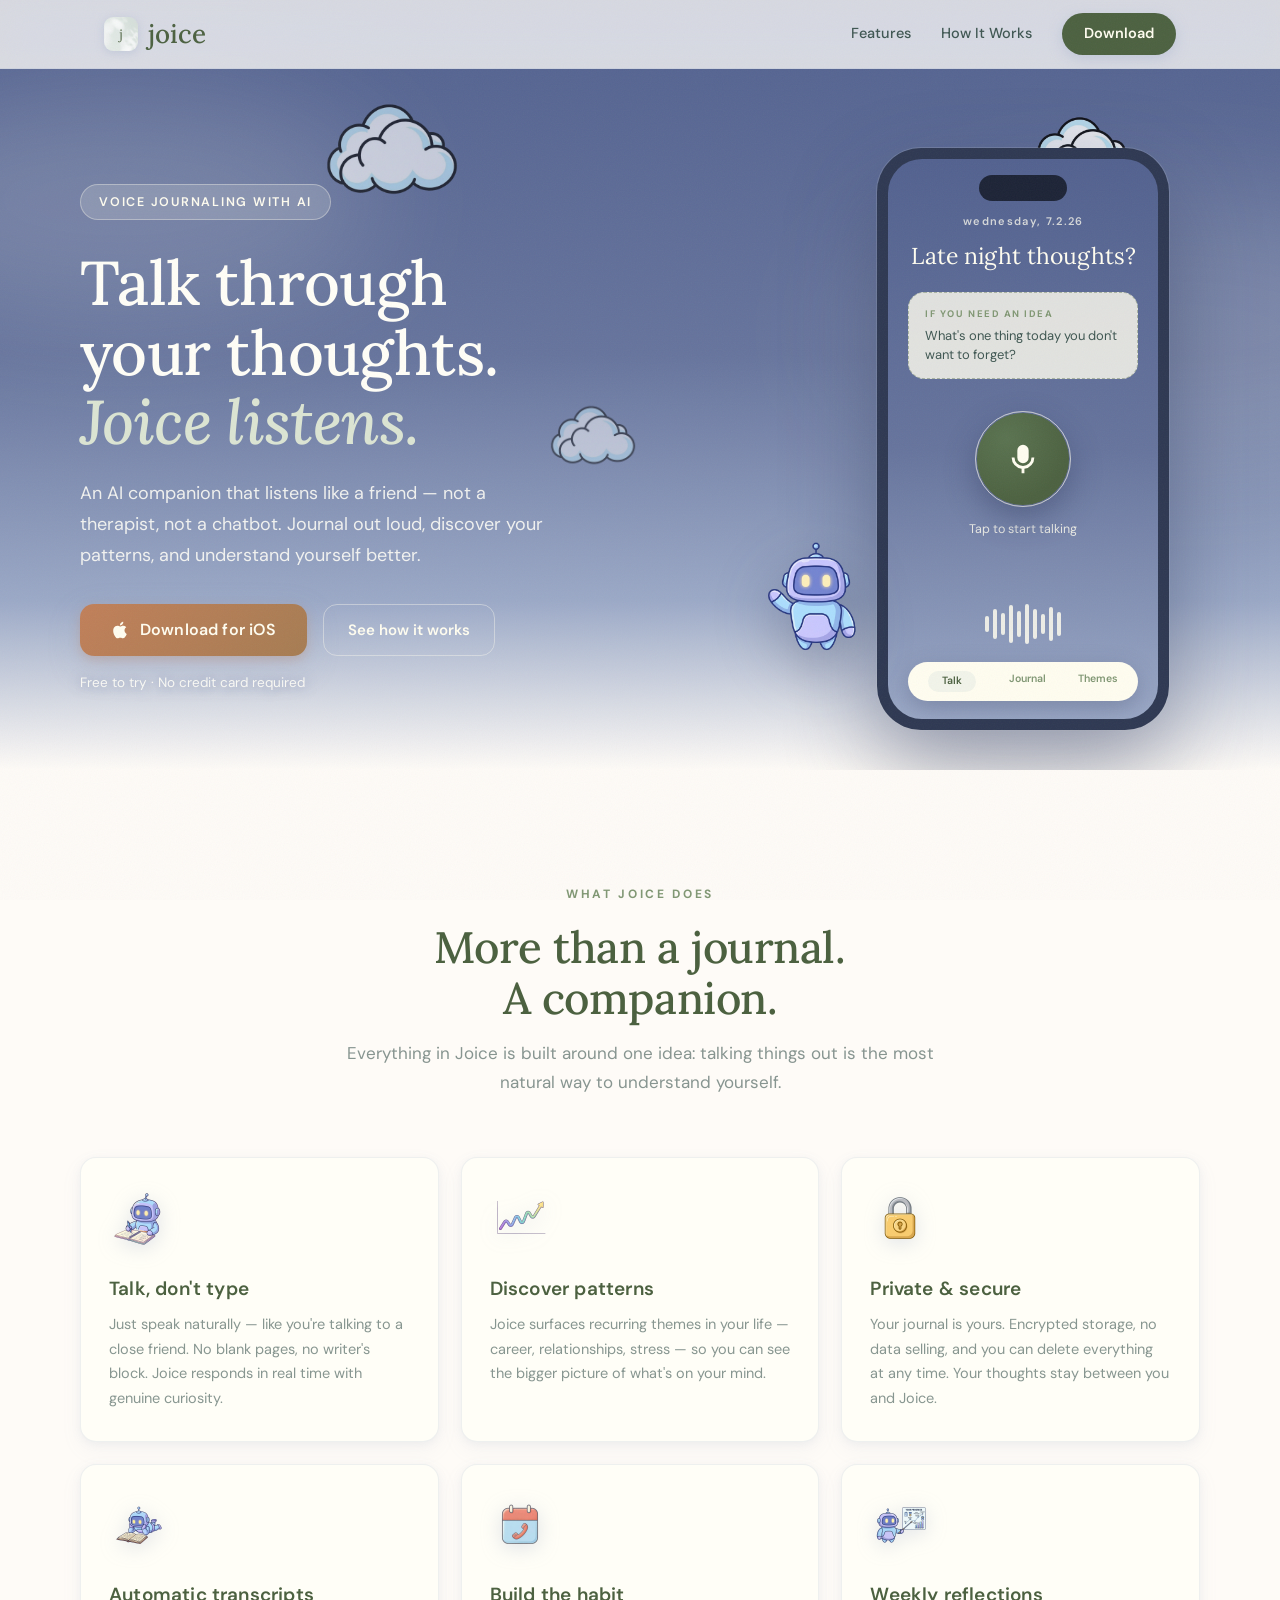
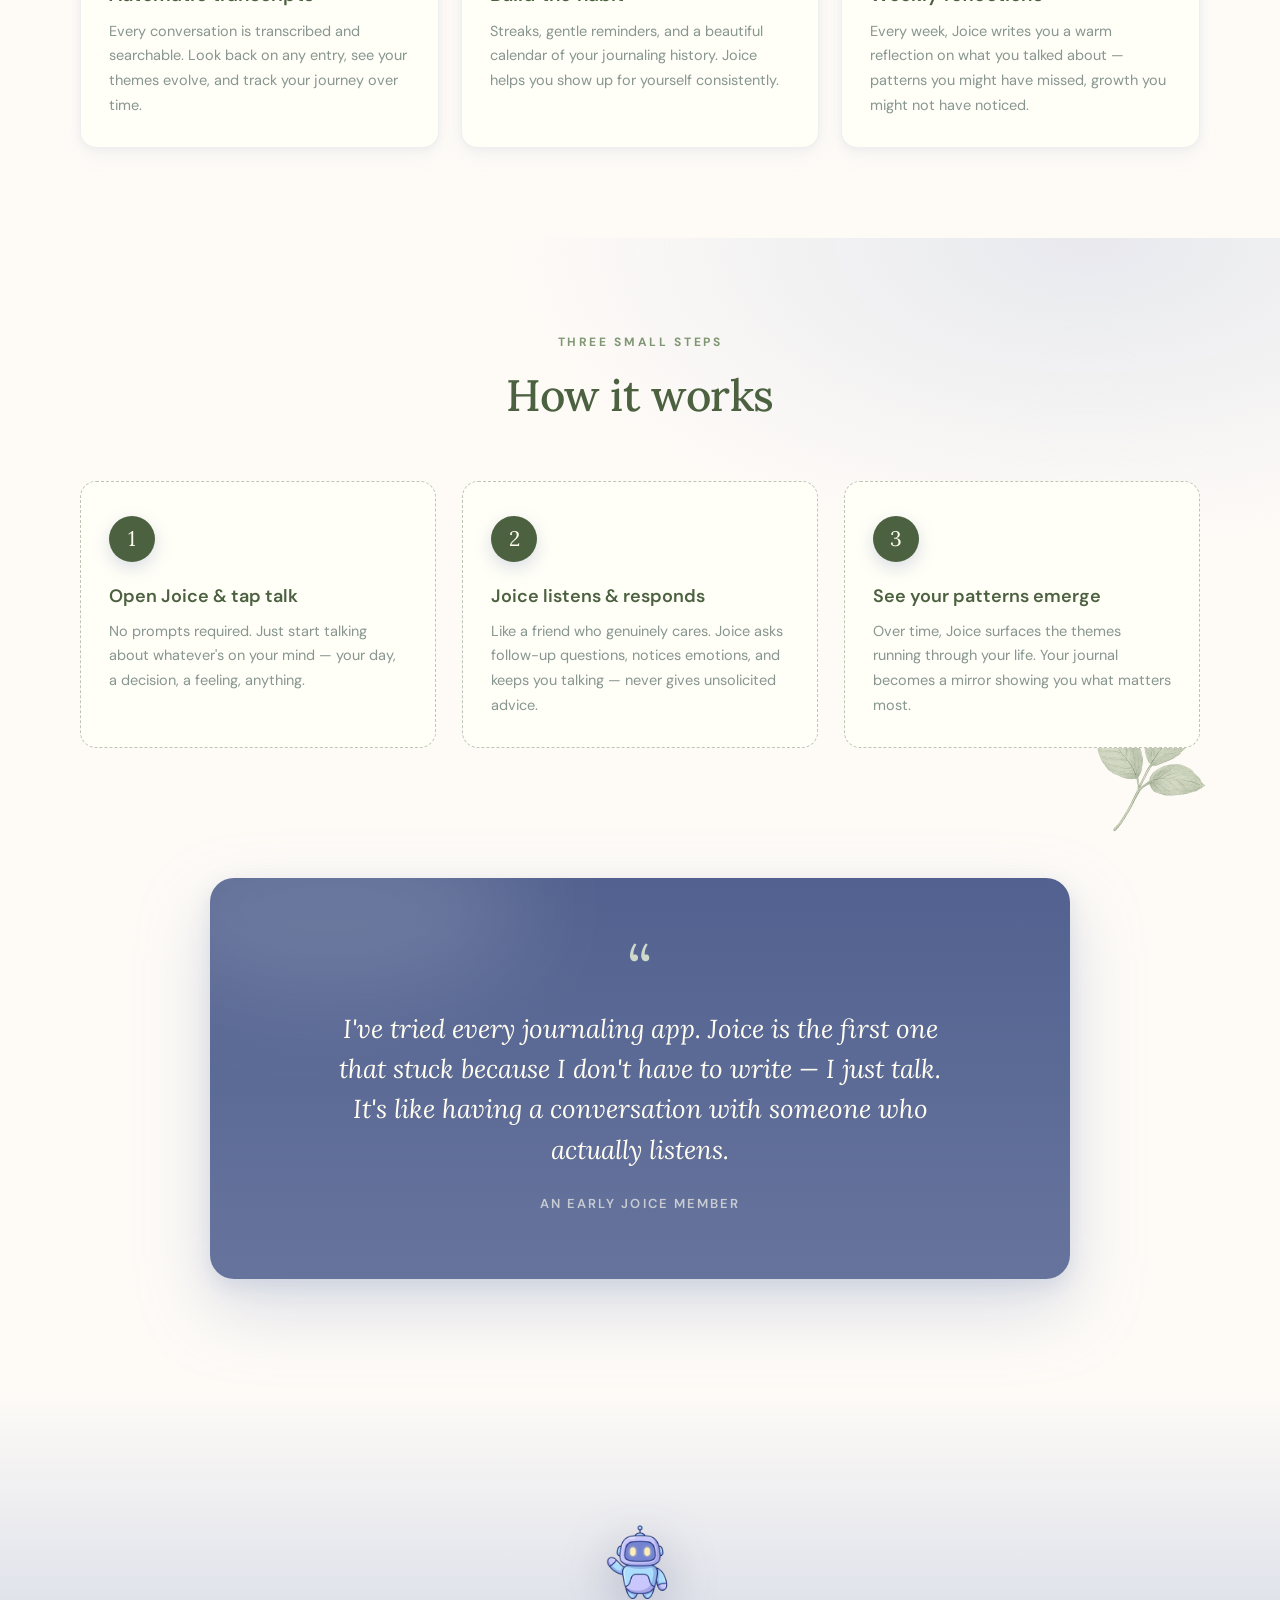
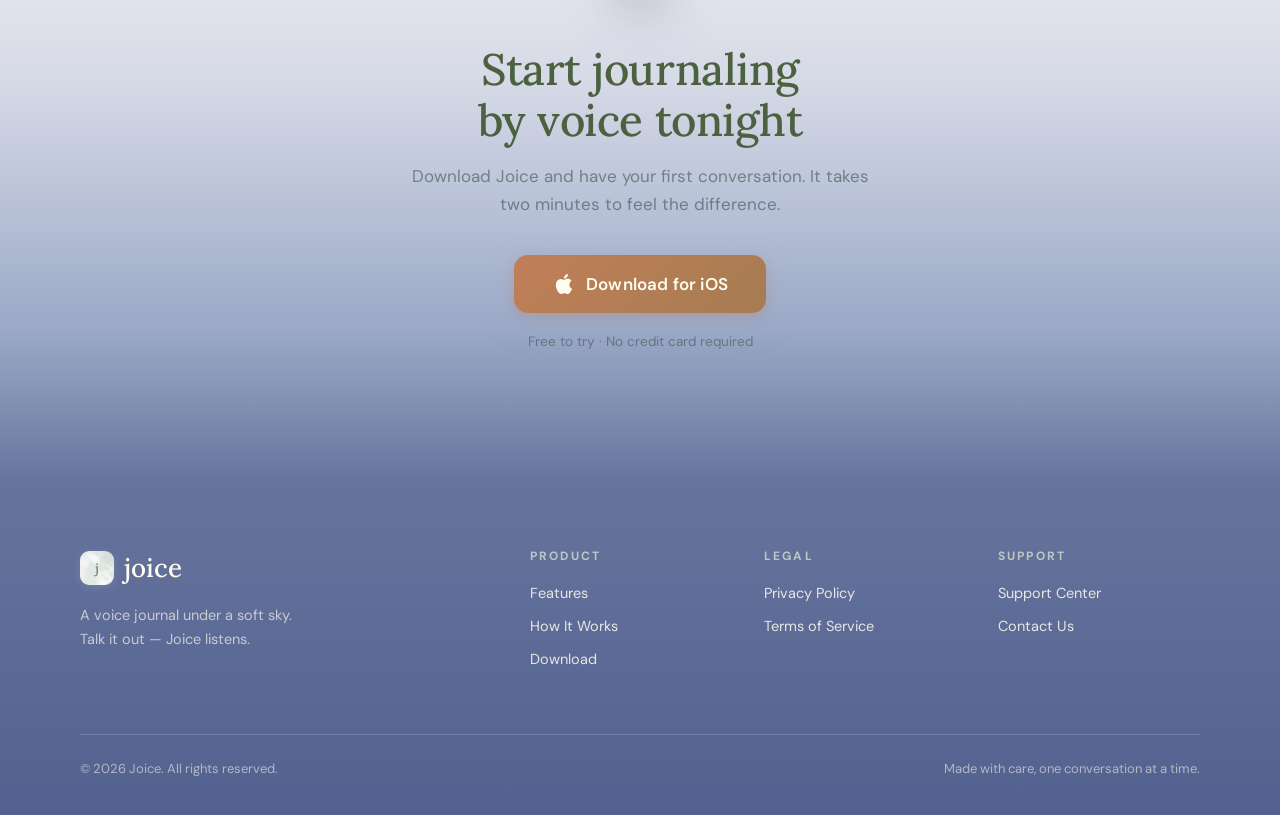
==== index.html @ 5ea09f04 "initial fable5 revamp" ====
<!DOCTYPE html>
<html lang="en">
<head>
    <meta charset="UTF-8">
    <meta name="viewport" content="width=device-width, initial-scale=1.0">
    <title>Joice — Voice Journaling with AI</title>
    <meta name="description" content="Journal by voice with an AI companion that listens like a friend. Process your thoughts, discover patterns, and build self-awareness — just by talking.">
    <meta property="og:title" content="Joice — Voice Journaling with AI">
    <meta property="og:description" content="Journal by voice with an AI companion that listens like a friend.">
    <meta property="og:type" content="website">
    <meta property="og:url" content="https://joiceapp.com">
    <meta property="og:image" content="https://joiceapp.com/assets/joice-icon.png">
    <link rel="icon" type="image/png" href="assets/favicon.png">
    <link rel="apple-touch-icon" href="assets/apple-touch-icon.png">
    <link rel="preconnect" href="https://fonts.googleapis.com">
    <link rel="preconnect" href="https://fonts.gstatic.com" crossorigin>
    <link href="https://fonts.googleapis.com/css2?family=Lora:ital,wght@0,400;0,500;0,600;1,400;1,500&family=DM+Sans:ital,opsz,wght@0,9..40,300;0,9..40,400;0,9..40,500;0,9..40,600;0,9..40,700;1,9..40,400&display=swap" rel="stylesheet">
    <link rel="stylesheet" href="style.css">
</head>
<body>
    <!-- Nav -->
    <nav>
        <div class="nav-inner">
            <a href="index.html" class="logo"><img src="assets/joice-icon.png" alt="">joice</a>
            <div class="nav-links">
                <a href="#features">Features</a>
                <a href="#how-it-works">How It Works</a>
                <a href="#download" class="btn-nav">Download</a>
            </div>
        </div>
    </nav>

    <!-- Hero -->
    <header class="hero">
        <img class="hero-cloud hero-cloud-1" src="assets/cloud.png" alt="">
        <img class="hero-cloud hero-cloud-2" src="assets/cloud.png" alt="">
        <img class="hero-cloud hero-cloud-3" src="assets/cloud.png" alt="">
        <div class="hero-grid">
            <div class="hero-content">
                <div class="hero-badge">Voice journaling with AI</div>
                <h1>Talk through your thoughts. <em>Joice listens.</em></h1>
                <p class="hero-sub">An AI companion that listens like a friend — not a therapist, not a chatbot. Journal out loud, discover your patterns, and understand yourself better.</p>
                <div class="hero-cta">
                    <a href="#download" class="btn-primary">
                        <svg width="20" height="20" viewBox="0 0 24 24" fill="currentColor"><path d="M18.71 19.5c-.83 1.24-1.71 2.45-3.05 2.47-1.34.03-1.77-.79-3.29-.79-1.53 0-2 .77-3.27.82-1.31.05-2.3-1.32-3.14-2.53C4.25 17 2.94 12.45 4.7 9.39c.87-1.52 2.43-2.48 4.12-2.51 1.28-.02 2.5.87 3.29.87.78 0 2.26-1.07 3.8-.91.65.03 2.47.26 3.64 1.98-.09.06-2.17 1.28-2.15 3.81.03 3.02 2.65 4.03 2.68 4.04-.03.07-.42 1.44-1.38 2.83M13 3.5c.73-.83 1.94-1.46 2.94-1.5.13 1.17-.34 2.35-1.04 3.19-.69.85-1.83 1.51-2.95 1.42-.15-1.15.41-2.35 1.05-3.11z"/></svg>
                        Download for iOS
                    </a>
                    <a href="#how-it-works" class="btn-ghost">See how it works</a>
                </div>
                <p class="hero-note">Free to try · No credit card required</p>
            </div>
            <div class="hero-visual">
                <img class="hero-robot" src="assets/robot-wave.png" alt="Joice robot companion waving">
                <div class="phone-mockup">
                    <div class="phone-screen">
                        <div class="mock-island"></div>
                        <div class="mock-date">wednesday, 7.2.26</div>
                        <div class="mock-greeting">Late night thoughts?</div>
                        <div class="mock-prompt">
                            <div class="mock-prompt-label">If you need an idea</div>
                            <div class="mock-prompt-text">What's one thing today you don't want to forget?</div>
                        </div>
                        <div class="mock-mic-wrap">
                            <div class="mock-ring"></div>
                            <div class="mock-ring"></div>
                            <div class="mock-mic">
                                <svg viewBox="0 0 24 24"><path d="M12 15a4 4 0 0 0 4-4V6a4 4 0 1 0-8 0v5a4 4 0 0 0 4 4zm6-4a6 6 0 0 1-12 0H4a8 8 0 0 0 7 7.94V22h2v-3.06A8 8 0 0 0 20 11h-2z"/></svg>
                            </div>
                        </div>
                        <div class="mock-hint">Tap to start talking</div>
                        <div class="mock-wave">
                            <div class="wave-bar" style="height: 16px"></div>
                            <div class="wave-bar" style="height: 30px"></div>
                            <div class="wave-bar" style="height: 22px"></div>
                            <div class="wave-bar" style="height: 38px"></div>
                            <div class="wave-bar" style="height: 26px"></div>
                            <div class="wave-bar" style="height: 40px"></div>
                            <div class="wave-bar" style="height: 30px"></div>
                            <div class="wave-bar" style="height: 20px"></div>
                            <div class="wave-bar" style="height: 34px"></div>
                            <div class="wave-bar" style="height: 24px"></div>
                        </div>
                        <div class="mock-tabbar">
                            <div class="mock-tab active">Talk</div>
                            <div class="mock-tab">Journal</div>
                            <div class="mock-tab">Themes</div>
                        </div>
                    </div>
                </div>
            </div>
        </div>
    </header>

    <!-- Features -->
    <section class="features" id="features">
        <div class="section-inner">
            <div class="section-head reveal">
                <span class="eyebrow">What Joice does</span>
                <h2>More than a journal. A companion.</h2>
                <p>Everything in Joice is built around one idea: talking things out is the most natural way to understand yourself.</p>
            </div>
            <div class="feature-grid">
                <div class="feature-card reveal">
                    <img class="feature-icon" src="assets/robot-notes.png" alt="">
                    <h3>Talk, don't type</h3>
                    <p>Just speak naturally — like you're talking to a close friend. No blank pages, no writer's block. Joice responds in real time with genuine curiosity.</p>
                </div>
                <div class="feature-card reveal">
                    <img class="feature-icon" src="assets/graph.png" alt="">
                    <h3>Discover patterns</h3>
                    <p>Joice surfaces recurring themes in your life — career, relationships, stress — so you can see the bigger picture of what's on your mind.</p>
                </div>
                <div class="feature-card reveal">
                    <img class="feature-icon" src="assets/padlock.png" alt="">
                    <h3>Private &amp; secure</h3>
                    <p>Your journal is yours. Encrypted storage, no data selling, and you can delete everything at any time. Your thoughts stay between you and Joice.</p>
                </div>
                <div class="feature-card reveal">
                    <img class="feature-icon" src="assets/robot-reading.png" alt="">
                    <h3>Automatic transcripts</h3>
                    <p>Every conversation is transcribed and searchable. Look back on any entry, see your themes evolve, and track your journey over time.</p>
                </div>
                <div class="feature-card reveal">
                    <img class="feature-icon" src="assets/calendar.png" alt="">
                    <h3>Build the habit</h3>
                    <p>Streaks, gentle reminders, and a beautiful calendar of your journaling history. Joice helps you show up for yourself consistently.</p>
                </div>
                <div class="feature-card reveal">
                    <img class="feature-icon" src="assets/robot-progress.png" alt="">
                    <h3>Weekly reflections</h3>
                    <p>Every week, Joice writes you a warm reflection on what you talked about — patterns you might have missed, growth you might not have noticed.</p>
                </div>
            </div>
        </div>
    </section>

    <!-- How It Works -->
    <section class="how-it-works" id="how-it-works">
        <img class="how-plant" src="assets/plant-3.png" alt="">
        <div class="section-inner">
            <div class="section-head reveal">
                <span class="eyebrow">Three small steps</span>
                <h2>How it works</h2>
            </div>
            <div class="steps">
                <div class="step reveal">
                    <div class="step-num">1</div>
                    <h3>Open Joice &amp; tap talk</h3>
                    <p>No prompts required. Just start talking about whatever's on your mind — your day, a decision, a feeling, anything.</p>
                </div>
                <div class="step reveal">
                    <div class="step-num">2</div>
                    <h3>Joice listens &amp; responds</h3>
                    <p>Like a friend who genuinely cares. Joice asks follow-up questions, notices emotions, and keeps you talking — never gives unsolicited advice.</p>
                </div>
                <div class="step reveal">
                    <div class="step-num">3</div>
                    <h3>See your patterns emerge</h3>
                    <p>Over time, Joice surfaces the themes running through your life. Your journal becomes a mirror showing you what matters most.</p>
                </div>
            </div>
        </div>
    </section>

    <!-- Testimonial -->
    <section class="testimonial-section">
        <div class="testimonial-card reveal">
            <span class="testimonial-mark">&ldquo;</span>
            <blockquote>
                <p>I've tried every journaling app. Joice is the first one that stuck because I don't have to write — I just talk. It's like having a conversation with someone who actually listens.</p>
            </blockquote>
            <div class="testimonial-attr">An early Joice member</div>
        </div>
    </section>

    <!-- CTA -->
    <section class="cta-section" id="download">
        <img class="cta-robot reveal" src="assets/robot-wave.png" alt="">
        <div class="section-head reveal">
            <h2>Start journaling by voice tonight</h2>
            <p>Download Joice and have your first conversation. It takes two minutes to feel the difference.</p>
        </div>
        <a href="#" class="btn-primary btn-large reveal">
            <svg width="24" height="24" viewBox="0 0 24 24" fill="currentColor"><path d="M18.71 19.5c-.83 1.24-1.71 2.45-3.05 2.47-1.34.03-1.77-.79-3.29-.79-1.53 0-2 .77-3.27.82-1.31.05-2.3-1.32-3.14-2.53C4.25 17 2.94 12.45 4.7 9.39c.87-1.52 2.43-2.48 4.12-2.51 1.28-.02 2.5.87 3.29.87.78 0 2.26-1.07 3.8-.91.65.03 2.47.26 3.64 1.98-.09.06-2.17 1.28-2.15 3.81.03 3.02 2.65 4.03 2.68 4.04-.03.07-.42 1.44-1.38 2.83M13 3.5c.73-.83 1.94-1.46 2.94-1.5.13 1.17-.34 2.35-1.04 3.19-.69.85-1.83 1.51-2.95 1.42-.15-1.15.41-2.35 1.05-3.11z"/></svg>
            Download for iOS
        </a>
        <p class="cta-note">Free to try · No credit card required</p>
    </section>

    <!-- Footer -->
    <footer>
        <div class="footer-inner">
            <div class="footer-top">
                <div class="footer-brand">
                    <a href="index.html" class="logo"><img src="assets/joice-icon.png" alt="">joice</a>
                    <p>A voice journal under a soft sky. Talk it out — Joice listens.</p>
                </div>
                <div class="footer-links">
                    <div class="footer-col">
                        <h4>Product</h4>
                        <a href="#features">Features</a>
                        <a href="#how-it-works">How It Works</a>
                        <a href="#download">Download</a>
                    </div>
                    <div class="footer-col">
                        <h4>Legal</h4>
                        <a href="privacy.html">Privacy Policy</a>
                        <a href="terms.html">Terms of Service</a>
                    </div>
                    <div class="footer-col">
                        <h4>Support</h4>
                        <a href="support.html">Support Center</a>
                        <a href="mailto:support@joiceapp.com">Contact Us</a>
                    </div>
                </div>
            </div>
            <div class="footer-bottom">
                <p>&copy; 2026 Joice. All rights reserved.</p>
                <p>Made with care, one conversation at a time.</p>
            </div>
        </div>
    </footer>

    <script>
        const els = document.querySelectorAll('.reveal');
        if ('IntersectionObserver' in window) {
            const io = new IntersectionObserver((entries) => {
                entries.forEach((e) => {
                    if (e.isIntersecting) { e.target.classList.add('visible'); io.unobserve(e.target); }
                });
            }, { threshold: 0.15 });
            els.forEach((el) => io.observe(el));
        } else {
            els.forEach((el) => el.classList.add('visible'));
        }
    </script>
</body>
</html>
---- style.css ----
/* =====================================================
   Joice Website — "Journal Sky" aesthetic
   Tokens extracted from the iOS app (JournalTheme.swift):
   periwinkle sky, cream paper, green ink, sage accents,
   Lora serif + DM Sans, blue-grey shadows, film grain.
   ===================================================== */

:root {
    /* Sky (night / talk screen) */
    --sky-top: #52618F;
    --sky-mid: #66749D;
    --sky-low: #9BA9C7;
    /* Sky (day) */
    --day-top: #D6DAE7;
    --day-mid: #EAE9E8;
    /* Paper */
    --warm-white: #FEFBF7;
    --cream: #FFFEF7;
    --cream-deep: #FFFDF0;
    /* Ink */
    --ink: #3E5651;
    --ink-soft: rgba(62, 86, 81, 0.62);
    --fern: #4C6140;
    --fern-muted: #809773;
    --sage: #A8B3A1;
    --pill-tint: #F2F4EA;
    --pill-entries: #EDF0E1;
    /* Shadow — the app tints every shadow blue-grey, never black */
    --shadow-tint: 151, 166, 197;
    /* Legacy brand CTA gradient (still live on PrimaryButton) */
    --terracotta: #C17F59;
    --amber: #A67C52;
    /* Shape */
    --radius-card: 16px;
    --radius-btn: 14px;
    --radius-xl: 24px;
    --max-width: 1120px;
    /* Type */
    --serif: 'Lora', Georgia, serif;
    --sans: 'DM Sans', -apple-system, BlinkMacSystemFont, sans-serif;
}

* { margin: 0; padding: 0; box-sizing: border-box; }

html { scroll-behavior: smooth; }

body {
    font-family: var(--sans);
    color: var(--ink);
    background: var(--warm-white);
    -webkit-font-smoothing: antialiased;
    line-height: 1.6;
    overflow-x: hidden;
}

::selection { background: rgba(168, 179, 161, 0.45); color: var(--fern); }

/* Paper grain over everything, like the app's GrainOverlay */
body::after {
    content: "";
    position: fixed;
    inset: 0;
    z-index: 999;
    pointer-events: none;
    opacity: 0.05;
    background-image: url("data:image/svg+xml,%3Csvg xmlns='http://www.w3.org/2000/svg' width='240' height='240'%3E%3Cfilter id='n'%3E%3CfeTurbulence type='fractalNoise' baseFrequency='0.85' numOctaves='2' stitchTiles='stitch'/%3E%3C/filter%3E%3Crect width='100%25' height='100%25' filter='url(%23n)'/%3E%3C/svg%3E");
}

img { max-width: 100%; height: auto; }

/* =====================================================
   Shared bits
   ===================================================== */

.eyebrow {
    display: inline-block;
    font-size: 12px;
    font-weight: 700;
    letter-spacing: 0.22em;
    text-transform: uppercase;
    color: var(--fern-muted);
    margin-bottom: 18px;
}

.section-inner {
    max-width: var(--max-width);
    margin: 0 auto;
}

h1, h2, .serif {
    font-family: var(--serif);
    font-weight: 500;
    color: var(--fern);
}

/* Buttons — app PrimaryButton: 52pt tall, radius 14, terracotta→amber
   gradient, soft warm shadow, presses to 0.97 */
.btn-primary {
    display: inline-flex;
    align-items: center;
    justify-content: center;
    gap: 10px;
    background: linear-gradient(135deg, var(--terracotta), var(--amber));
    color: #FFFDF0;
    min-height: 52px;
    padding: 13px 30px;
    border-radius: var(--radius-btn);
    text-decoration: none;
    font-weight: 600;
    font-size: 16px;
    letter-spacing: 0.01em;
    border: none;
    cursor: pointer;
    box-shadow:
        0 4px 12px rgba(193, 127, 89, 0.30),
        0 12px 32px rgba(var(--shadow-tint), 0.25);
    transition: transform 0.25s cubic-bezier(0.34, 1.56, 0.64, 1), box-shadow 0.25s ease;
}

.btn-primary:hover {
    transform: translateY(-2px);
    box-shadow:
        0 6px 16px rgba(193, 127, 89, 0.38),
        0 18px 44px rgba(var(--shadow-tint), 0.3);
}

.btn-primary:active { transform: scale(0.97); }

.btn-large { min-height: 58px; padding: 15px 38px; font-size: 17px; }

.btn-ghost {
    display: inline-flex;
    align-items: center;
    gap: 8px;
    color: var(--fern);
    text-decoration: none;
    font-weight: 600;
    font-size: 15px;
    padding: 13px 24px;
    min-height: 52px;
    border-radius: var(--radius-btn);
    border: 1.5px solid rgba(76, 97, 64, 0.28);
    transition: border-color 0.2s, background 0.2s;
}

.btn-ghost:hover { border-color: var(--fern-muted); background: rgba(242, 244, 234, 0.6); }

/* Capsule pill, like the app's date / entry-count pills */
.pill {
    display: inline-flex;
    align-items: center;
    gap: 8px;
    background: var(--pill-tint);
    color: var(--fern);
    padding: 7px 16px;
    border-radius: 999px;
    font-size: 12px;
    font-weight: 600;
    letter-spacing: 0.04em;
}

/* =====================================================
   Nav — frosted cream glass
   ===================================================== */

nav {
    position: fixed;
    top: 0;
    left: 0;
    right: 0;
    z-index: 100;
    background: rgba(254, 251, 247, 0.78);
    backdrop-filter: blur(18px) saturate(1.4);
    -webkit-backdrop-filter: blur(18px) saturate(1.4);
    border-bottom: 1px solid rgba(var(--shadow-tint), 0.18);
}

.nav-inner {
    max-width: var(--max-width);
    margin: 0 auto;
    padding: 0 24px;
    height: 68px;
    display: flex;
    align-items: center;
    justify-content: space-between;
}

.logo {
    display: inline-flex;
    align-items: center;
    gap: 10px;
    font-family: var(--serif);
    font-size: 26px;
    font-weight: 500;
    color: var(--fern);
    text-decoration: none;
}

.logo img {
    width: 34px;
    height: 34px;
    border-radius: 9px;
    box-shadow: 0 2px 8px rgba(var(--shadow-tint), 0.35);
}

.nav-links {
    display: flex;
    align-items: center;
    gap: 30px;
}

.nav-links a {
    text-decoration: none;
    color: var(--ink);
    font-size: 14.5px;
    font-weight: 500;
    transition: color 0.2s;
}

.nav-links a:hover { color: var(--fern-muted); }

.btn-nav {
    background: var(--fern) !important;
    color: var(--cream-deep) !important;
    padding: 9px 22px;
    border-radius: 999px;
    font-weight: 600 !important;
    box-shadow: 0 4px 14px rgba(var(--shadow-tint), 0.35);
    transition: background 0.2s, transform 0.2s !important;
}

.btn-nav:hover { background: #5a7350 !important; color: var(--cream-deep) !important; transform: translateY(-1px); }

/* =====================================================
   Hero — twilight sky, clouds, robot, phone
   ===================================================== */

.hero {
    position: relative;
    background: linear-gradient(180deg,
        var(--sky-top) 0%,
        var(--sky-mid) 46%,
        var(--sky-low) 78%,
        var(--warm-white) 100%);
    padding: 148px 24px 40px;
    overflow: hidden;
}

/* soft cloud glows drifting behind content */
.hero::before,
.hero::after {
    content: "";
    position: absolute;
    border-radius: 50%;
    filter: blur(60px);
    background: rgba(255, 254, 247, 0.16);
    pointer-events: none;
}

.hero::before {
    width: 520px; height: 220px;
    top: 90px; left: -140px;
    animation: drift 26s ease-in-out infinite alternate;
}

.hero::after {
    width: 640px; height: 260px;
    top: 200px; right: -200px;
    animation: drift 32s ease-in-out infinite alternate-reverse;
}

@keyframes drift {
    from { transform: translateX(0) translateY(0); }
    to   { transform: translateX(90px) translateY(24px); }
}

.hero-cloud {
    position: absolute;
    pointer-events: none;
    opacity: 0.85;
    animation: drift 38s ease-in-out infinite alternate;
}

.hero-cloud-1 { width: 170px; top: 64px; left: 24%; opacity: 0.65; }
.hero-cloud-2 { width: 140px; top: 84px; right: 10%; animation-duration: 30s; animation-direction: alternate-reverse; }
.hero-cloud-3 { width: 110px; top: 380px; left: 42%; opacity: 0.5; animation-duration: 44s; }

.hero-grid {
    position: relative;
    max-width: var(--max-width);
    margin: 0 auto;
    display: grid;
    grid-template-columns: 1.05fr 0.95fr;
    gap: 48px;
    align-items: center;
    z-index: 2;
}

.hero-badge {
    display: inline-flex;
    align-items: center;
    gap: 8px;
    background: rgba(255, 253, 240, 0.16);
    border: 1px solid rgba(255, 253, 240, 0.35);
    color: var(--cream-deep);
    padding: 7px 18px;
    border-radius: 999px;
    font-size: 12.5px;
    font-weight: 600;
    letter-spacing: 0.14em;
    text-transform: uppercase;
    margin-bottom: 28px;
    backdrop-filter: blur(6px);
    -webkit-backdrop-filter: blur(6px);
}

.hero h1 {
    font-size: clamp(42px, 5.4vw, 62px);
    line-height: 1.12;
    letter-spacing: -0.01em;
    color: var(--cream);
    margin-bottom: 22px;
    text-wrap: balance;
}

.hero h1 em {
    font-style: italic;
    color: #DCE5D3;
}

.hero-sub {
    font-size: 18px;
    color: rgba(255, 254, 247, 0.88);
    line-height: 1.7;
    margin-bottom: 34px;
    max-width: 470px;
}

.hero-cta {
    display: flex;
    align-items: center;
    gap: 16px;
    flex-wrap: wrap;
    margin-bottom: 16px;
}

.hero .btn-ghost {
    color: var(--cream-deep);
    border-color: rgba(255, 253, 240, 0.4);
}

.hero .btn-ghost:hover { background: rgba(255, 253, 240, 0.12); border-color: rgba(255, 253, 240, 0.7); }

.hero-note {
    font-size: 13.5px;
    color: rgba(255, 254, 247, 0.92);
    text-shadow: 0 1px 12px rgba(82, 97, 143, 0.55);
}

/* staggered load-in */
.hero-content > * {
    opacity: 0;
    transform: translateY(18px);
    animation: rise 0.9s cubic-bezier(0.22, 1, 0.36, 1) forwards;
}

.hero-content > *:nth-child(1) { animation-delay: 0.05s; }
.hero-content > *:nth-child(2) { animation-delay: 0.15s; }
.hero-content > *:nth-child(3) { animation-delay: 0.28s; }
.hero-content > *:nth-child(4) { animation-delay: 0.4s; }
.hero-content > *:nth-child(5) { animation-delay: 0.5s; }

@keyframes rise {
    to { opacity: 1; transform: translateY(0); }
}

/* Hero visual: waving robot beside the phone */
.hero-visual {
    position: relative;
    display: flex;
    justify-content: center;
    align-items: flex-end;
    opacity: 0;
    animation: rise 1s cubic-bezier(0.22, 1, 0.36, 1) 0.35s forwards;
}

.hero-robot {
    width: 190px;
    margin-right: -34px;
    margin-bottom: 36px;
    z-index: 3;
    filter: drop-shadow(0 18px 30px rgba(45, 55, 90, 0.35));
    animation: bob 5s ease-in-out infinite;
}

@keyframes bob {
    0%, 100% { transform: translateY(0) rotate(-2deg); }
    50% { transform: translateY(-12px) rotate(1.5deg); }
}

/* =====================================================
   Phone mockup — the live Talk screen
   ===================================================== */

.phone-mockup {
    width: 292px;
    background: #2E3852;
    border-radius: 44px;
    padding: 11px;
    box-shadow:
        0 40px 90px rgba(45, 55, 90, 0.45),
        0 0 0 1px rgba(255, 254, 247, 0.14);
    position: relative;
    z-index: 2;
}

.phone-screen {
    background: linear-gradient(180deg, var(--sky-top) 0%, var(--sky-mid) 52%, var(--sky-low) 100%);
    border-radius: 34px;
    padding: 54px 20px 18px;
    display: flex;
    flex-direction: column;
    align-items: center;
    overflow: hidden;
    position: relative;
    min-height: 560px;
}

.mock-island {
    position: absolute;
    top: 16px;
    left: 50%;
    transform: translateX(-50%);
    width: 88px;
    height: 26px;
    background: #1c2336;
    border-radius: 999px;
}

.mock-date {
    font-size: 11px;
    font-weight: 600;
    letter-spacing: 0.12em;
    color: rgba(255, 253, 240, 0.75);
    margin-bottom: 10px;
}

.mock-greeting {
    font-family: var(--serif);
    font-size: 23px;
    color: var(--cream-deep);
    text-align: center;
    line-height: 1.3;
    margin-bottom: 22px;
}

/* prompt idea card — cream @80%, dashed sage border like the app */
.mock-prompt {
    width: 100%;
    background: rgba(255, 253, 240, 0.82);
    border: 1.5px dashed var(--sage);
    border-radius: var(--radius-card);
    padding: 14px 16px;
    margin-bottom: 26px;
}

.mock-prompt-label {
    font-size: 9.5px;
    font-weight: 700;
    letter-spacing: 0.16em;
    text-transform: uppercase;
    color: var(--fern-muted);
    margin-bottom: 4px;
}

.mock-prompt-text {
    font-size: 13px;
    color: var(--ink);
    line-height: 1.45;
}

/* breathing mic button with expanding rings */
.mock-mic-wrap {
    position: relative;
    display: flex;
    align-items: center;
    justify-content: center;
    margin: 8px 0 14px;
}

.mock-ring {
    position: absolute;
    border-radius: 50%;
    border: 1.5px solid rgba(255, 253, 240, 0.4);
    width: 96px;
    height: 96px;
    animation: ring 3.2s ease-out infinite;
}

.mock-ring:nth-child(2) { animation-delay: 1.6s; }

@keyframes ring {
    from { transform: scale(1); opacity: 0.7; }
    to   { transform: scale(1.9); opacity: 0; }
}

.mock-mic {
    width: 92px;
    height: 92px;
    border-radius: 50%;
    background: radial-gradient(circle at 32% 28%, #5a7350, var(--fern) 70%);
    display: flex;
    align-items: center;
    justify-content: center;
    box-shadow: 0 12px 32px rgba(45, 55, 90, 0.45);
    animation: breathe 2.4s ease-in-out infinite;
}

@keyframes breathe {
    0%, 100% { transform: scale(1); }
    50% { transform: scale(1.05); }
}

.mock-mic svg { width: 34px; height: 34px; fill: var(--cream-deep); }

.mock-hint {
    font-size: 12.5px;
    color: rgba(255, 253, 240, 0.85);
    margin-bottom: auto;
}

/* wave bars in sage */
.mock-wave {
    display: flex;
    align-items: center;
    gap: 4px;
    margin: 18px 0;
    height: 40px;
}

.wave-bar {
    width: 4px;
    border-radius: 2px;
    background: rgba(255, 253, 240, 0.85);
    animation: wave 1.5s ease-in-out infinite;
}

.wave-bar:nth-child(2)  { animation-delay: 0.1s; }
.wave-bar:nth-child(3)  { animation-delay: 0.2s; }
.wave-bar:nth-child(4)  { animation-delay: 0.3s; }
.wave-bar:nth-child(5)  { animation-delay: 0.4s; }
.wave-bar:nth-child(6)  { animation-delay: 0.5s; }
.wave-bar:nth-child(7)  { animation-delay: 0.6s; }
.wave-bar:nth-child(8)  { animation-delay: 0.7s; }
.wave-bar:nth-child(9)  { animation-delay: 0.8s; }
.wave-bar:nth-child(10) { animation-delay: 0.9s; }

@keyframes wave {
    0%, 100% { transform: scaleY(0.45); opacity: 0.5; }
    50% { transform: scaleY(1); opacity: 0.95; }
}

/* cream capsule tab bar, like the app's custom 3-tab bar */
.mock-tabbar {
    width: 100%;
    background: var(--cream-deep);
    border-radius: 999px;
    padding: 9px 20px;
    display: flex;
    justify-content: space-between;
    box-shadow: 0 8px 24px rgba(45, 55, 90, 0.28);
}

.mock-tab {
    font-size: 10.5px;
    font-weight: 600;
    color: var(--fern-muted);
    text-align: center;
}

.mock-tab.active {
    color: var(--fern);
    background: var(--pill-tint);
    padding: 2px 14px;
    border-radius: 999px;
}

/* =====================================================
   Scroll reveal (opt-in via .reveal + JS adds .visible)
   ===================================================== */

.reveal {
    opacity: 0;
    transform: translateY(26px);
    transition: opacity 0.8s cubic-bezier(0.22, 1, 0.36, 1), transform 0.8s cubic-bezier(0.22, 1, 0.36, 1);
}

.reveal.visible { opacity: 1; transform: translateY(0); }

/* =====================================================
   Features — cream paper cards with app illustrations
   ===================================================== */

.features {
    padding: 110px 24px 90px;
    position: relative;
}

.features .section-head,
.how-it-works .section-head,
.cta-section .section-head {
    text-align: center;
    max-width: 620px;
    margin: 0 auto 60px;
}

.features h2,
.how-it-works h2,
.cta-section h2 {
    font-size: clamp(32px, 4vw, 44px);
    line-height: 1.15;
    letter-spacing: -0.01em;
    margin-bottom: 16px;
    text-wrap: balance;
}

.section-head p {
    font-size: 17px;
    color: var(--ink-soft);
    line-height: 1.7;
}

.feature-grid {
    display: grid;
    grid-template-columns: repeat(3, 1fr);
    gap: 22px;
}

.feature-card {
    background: var(--cream);
    padding: 30px 28px;
    border-radius: var(--radius-card);
    border: 1px solid rgba(var(--shadow-tint), 0.16);
    box-shadow:
        0 2px 8px rgba(var(--shadow-tint), 0.10),
        0 8px 20px rgba(var(--shadow-tint), 0.08);
    transition: transform 0.35s cubic-bezier(0.22, 1, 0.36, 1), box-shadow 0.35s ease;
    position: relative;
    overflow: hidden;
}

.feature-card:hover {
    transform: translateY(-5px) rotate(-0.3deg);
    box-shadow:
        0 4px 12px rgba(var(--shadow-tint), 0.14),
        0 20px 48px rgba(var(--shadow-tint), 0.22);
}

.feature-icon {
    width: 60px;
    height: 60px;
    object-fit: contain;
    margin-bottom: 18px;
    filter: drop-shadow(0 4px 10px rgba(var(--shadow-tint), 0.3));
}

.feature-card h3 {
    font-size: 19px;
    font-weight: 600;
    letter-spacing: 0.01em;
    margin-bottom: 8px;
    color: var(--fern);
}

.feature-card p {
    font-size: 14.5px;
    color: var(--ink-soft);
    line-height: 1.7;
}

/* =====================================================
   How it works — journal-page steps
   ===================================================== */

.how-it-works {
    padding: 90px 24px 110px;
    background:
        radial-gradient(ellipse 900px 480px at 85% 0%, rgba(214, 218, 231, 0.55), transparent 65%),
        var(--warm-white);
    position: relative;
    overflow: hidden;
}

.how-plant {
    position: absolute;
    width: 200px;
    right: 3%;
    bottom: -20px;
    opacity: 0.8;
    pointer-events: none;
}

.steps {
    display: grid;
    grid-template-columns: repeat(3, 1fr);
    gap: 26px;
    counter-reset: step;
}

.step {
    background: var(--cream);
    border: 1.5px dashed rgba(168, 179, 161, 0.75);
    border-radius: var(--radius-card);
    padding: 34px 28px 30px;
    position: relative;
}

.step-num {
    display: inline-flex;
    align-items: center;
    justify-content: center;
    width: 46px;
    height: 46px;
    border-radius: 50%;
    background: var(--fern);
    color: var(--cream-deep);
    font-family: var(--serif);
    font-size: 21px;
    margin-bottom: 20px;
    box-shadow: 0 6px 16px rgba(var(--shadow-tint), 0.35);
}

.step h3 {
    font-size: 18px;
    font-weight: 600;
    margin-bottom: 8px;
    color: var(--fern);
}

.step p {
    font-size: 14.5px;
    color: var(--ink-soft);
    line-height: 1.7;
}

/* =====================================================
   Testimonial — a little night sky
   ===================================================== */

.testimonial-section { padding: 20px 24px 110px; }

.testimonial-card {
    position: relative;
    max-width: 860px;
    margin: 0 auto;
    background: linear-gradient(180deg, var(--sky-top), var(--sky-mid));
    border-radius: var(--radius-xl);
    padding: 72px 56px 64px;
    text-align: center;
    overflow: hidden;
    box-shadow:
        0 8px 20px rgba(var(--shadow-tint), 0.25),
        0 30px 70px rgba(var(--shadow-tint), 0.35);
}

.testimonial-card::before {
    content: "";
    position: absolute;
    width: 400px;
    height: 180px;
    top: -60px;
    left: -80px;
    border-radius: 50%;
    filter: blur(50px);
    background: rgba(255, 254, 247, 0.14);
}

.testimonial-mark {
    font-family: var(--serif);
    font-size: 64px;
    line-height: 0.6;
    color: rgba(220, 229, 211, 0.9);
    display: block;
    margin-bottom: 20px;
}

.testimonial-card blockquote p {
    font-family: var(--serif);
    font-style: italic;
    font-size: clamp(20px, 2.6vw, 26px);
    color: var(--cream-deep);
    line-height: 1.55;
    max-width: 640px;
    margin: 0 auto 24px;
}

.testimonial-attr {
    font-size: 13px;
    font-weight: 600;
    letter-spacing: 0.16em;
    text-transform: uppercase;
    color: rgba(255, 253, 240, 0.65);
}

/* =====================================================
   CTA — dusk returns
   ===================================================== */

.cta-section {
    position: relative;
    padding: 110px 24px 130px;
    text-align: center;
    background: linear-gradient(180deg,
        var(--warm-white) 0%,
        var(--day-top) 42%,
        var(--sky-low) 78%,
        var(--sky-mid) 100%);
    overflow: hidden;
}

.cta-robot {
    width: 130px;
    margin: 0 auto 8px;
    animation: bob 5s ease-in-out infinite;
    filter: drop-shadow(0 14px 26px rgba(45, 55, 90, 0.3));
}

.cta-section .section-head { margin-bottom: 36px; }

.cta-section h2 { color: var(--fern); }

.cta-section .section-head p {
    color: var(--ink-soft);
    max-width: 460px;
    margin: 0 auto;
}

.cta-note {
    margin-top: 18px;
    font-size: 13.5px;
    color: rgba(62, 86, 81, 0.6);
}

/* =====================================================
   Footer — night
   ===================================================== */

footer {
    background: linear-gradient(180deg, var(--sky-mid), var(--sky-top));
    padding: 64px 24px 36px;
    color: var(--cream-deep);
    position: relative;
}

.footer-inner {
    max-width: var(--max-width);
    margin: 0 auto;
}

.footer-top {
    display: grid;
    grid-template-columns: 1.2fr 2fr;
    gap: 48px;
    margin-bottom: 52px;
}

.footer-brand .logo { color: var(--cream-deep); }

.footer-brand p {
    margin-top: 12px;
    font-size: 14.5px;
    color: rgba(255, 253, 240, 0.66);
    max-width: 240px;
    line-height: 1.6;
}

.footer-links {
    display: grid;
    grid-template-columns: repeat(3, 1fr);
    gap: 32px;
}

.footer-col h4 {
    font-size: 12px;
    font-weight: 700;
    text-transform: uppercase;
    letter-spacing: 0.18em;
    color: rgba(220, 229, 211, 0.75);
    margin-bottom: 16px;
}

.footer-col a {
    display: block;
    font-size: 14.5px;
    color: rgba(255, 253, 240, 0.85);
    text-decoration: none;
    margin-bottom: 10px;
    transition: color 0.2s;
}

.footer-col a:hover { color: #DCE5D3; }

.footer-bottom {
    border-top: 1px solid rgba(255, 253, 240, 0.16);
    padding-top: 24px;
    display: flex;
    justify-content: space-between;
    align-items: center;
    gap: 16px;
    flex-wrap: wrap;
}

.footer-bottom p {
    font-size: 13px;
    color: rgba(255, 253, 240, 0.55);
}

.footer-bottom a {
    color: rgba(255, 253, 240, 0.85);
    text-decoration: none;
}

.footer-bottom a:hover { color: #DCE5D3; }

/* =====================================================
   Legal pages
   ===================================================== */

.legal-page {
    padding: 140px 24px 90px;
    max-width: 760px;
    margin: 0 auto;
}

.legal-page h1 {
    font-size: 40px;
    margin-bottom: 10px;
}

.legal-meta {
    font-size: 14px;
    color: var(--fern-muted);
    margin-bottom: 44px;
}

.legal-page h2 {
    font-size: 24px;
    margin-top: 44px;
    margin-bottom: 16px;
}

.legal-page h3 {
    font-size: 17px;
    font-weight: 600;
    color: var(--fern);
    margin-top: 28px;
    margin-bottom: 12px;
}

.legal-page p,
.legal-page li {
    font-size: 15.5px;
    color: var(--ink);
    line-height: 1.8;
    margin-bottom: 12px;
}

.legal-page ul {
    padding-left: 24px;
    margin-bottom: 16px;
}

.legal-page li { margin-bottom: 8px; }

.legal-page a {
    color: var(--fern);
    text-decoration: underline;
    text-decoration-color: rgba(128, 151, 115, 0.5);
    text-underline-offset: 3px;
}

.legal-page a:hover { text-decoration-color: var(--fern); }

/* =====================================================
   Support page
   ===================================================== */

.support-page {
    padding: 140px 24px 90px;
    max-width: var(--max-width);
    margin: 0 auto;
}

.support-hero {
    position: relative;
    overflow: hidden;
    padding: 56px 52px;
    border-radius: var(--radius-xl);
    background: linear-gradient(180deg, var(--day-top) 0%, var(--day-mid) 55%, var(--warm-white) 100%);
    border: 1px solid rgba(var(--shadow-tint), 0.22);
    box-shadow:
        0 4px 12px rgba(var(--shadow-tint), 0.10),
        0 24px 60px rgba(var(--shadow-tint), 0.18);
    margin-bottom: 32px;
}

.support-hero::after {
    content: "";
    position: absolute;
    width: 380px;
    height: 160px;
    top: -50px;
    right: -70px;
    border-radius: 50%;
    filter: blur(48px);
    background: rgba(255, 254, 247, 0.85);
    pointer-events: none;
}

.support-kicker {
    display: inline-block;
    font-size: 12px;
    font-weight: 700;
    letter-spacing: 0.22em;
    text-transform: uppercase;
    color: var(--fern-muted);
    margin-bottom: 18px;
}

.support-hero h1,
.support-section-heading h2 {
    font-size: clamp(30px, 4vw, 44px);
    line-height: 1.12;
    max-width: 720px;
    position: relative;
    z-index: 1;
}

.support-intro {
    margin-top: 20px;
    max-width: 640px;
    font-size: 17px;
    color: var(--ink-soft);
    line-height: 1.75;
    position: relative;
    z-index: 1;
}

.support-actions {
    display: flex;
    align-items: center;
    gap: 18px;
    margin-top: 30px;
    flex-wrap: wrap;
    position: relative;
    z-index: 1;
}

.support-secondary-link {
    color: var(--fern);
    text-decoration: none;
    font-weight: 600;
}

.support-secondary-link:hover { color: var(--fern-muted); }

.support-hero-note {
    margin-top: 18px;
    font-size: 14px;
    color: var(--fern-muted);
}

.support-grid,
.faq-grid {
    display: grid;
    grid-template-columns: repeat(2, 1fr);
    gap: 22px;
}

.support-card,
.faq-card {
    background: var(--cream);
    border: 1px solid rgba(var(--shadow-tint), 0.16);
    border-radius: var(--radius-card);
    padding: 32px;
    box-shadow:
        0 2px 8px rgba(var(--shadow-tint), 0.08),
        0 10px 28px rgba(var(--shadow-tint), 0.08);
}

.support-card-primary {
    border: 1.5px dashed rgba(168, 179, 161, 0.8);
    background: var(--cream-deep);
}

.support-card h2 {
    font-size: 25px;
    margin-bottom: 10px;
}

.faq-card h3 {
    font-family: var(--serif);
    font-weight: 500;
    font-size: 20px;
    color: var(--fern);
    margin-bottom: 10px;
}

.support-card p,
.faq-card p {
    font-size: 15px;
    color: var(--ink-soft);
    line-height: 1.75;
}

.support-list {
    margin-top: 18px;
    padding-left: 20px;
}

.support-list li {
    margin-bottom: 10px;
    color: var(--ink);
    font-size: 15px;
}

.support-list a,
.faq-card a {
    color: var(--fern);
    text-decoration: underline;
    text-decoration-color: rgba(128, 151, 115, 0.5);
    text-underline-offset: 3px;
}

.support-list a:hover,
.faq-card a:hover { text-decoration-color: var(--fern); }

.support-faq { margin-top: 64px; }

.support-section-heading { margin-bottom: 30px; }

/* =====================================================
   Motion preferences
   ===================================================== */

@media (prefers-reduced-motion: reduce) {
    *, *::before, *::after {
        animation-duration: 0.01ms !important;
        animation-iteration-count: 1 !important;
        transition-duration: 0.01ms !important;
    }
    .hero-content > *, .hero-visual { opacity: 1; transform: none; }
    .reveal { opacity: 1; transform: none; }
}

/* =====================================================
   Responsive
   ===================================================== */

@media (max-width: 900px) {
    .hero-grid { grid-template-columns: 1fr; gap: 24px; }
    .hero { padding-top: 128px; text-align: center; }
    .hero-sub { margin-left: auto; margin-right: auto; }
    .hero-cta { justify-content: center; }
    .hero-visual { margin-top: 24px; }
    .hero-robot { width: 150px; margin-right: -26px; }
    .feature-grid { grid-template-columns: repeat(2, 1fr); }
    .steps { grid-template-columns: 1fr; }
    .footer-top { grid-template-columns: 1fr; gap: 36px; }
}

@media (max-width: 620px) {
    .nav-links a:not(.btn-nav) { display: none; }
    .feature-grid { grid-template-columns: 1fr; }
    .support-grid, .faq-grid { grid-template-columns: 1fr; }
    .support-hero { padding: 36px 26px; }
    .testimonial-card { padding: 52px 28px 46px; }
    .phone-mockup { width: 240px; }
    .phone-screen { min-height: 480px; padding: 48px 16px 16px; }
    .hero-robot { width: 104px; margin-right: -18px; margin-bottom: 24px; }
    .hero-cloud-3 { display: none; }
    .how-plant { display: none; }
    .footer-links { grid-template-columns: 1fr; gap: 26px; }
    .footer-col a { overflow-wrap: anywhere; }
}
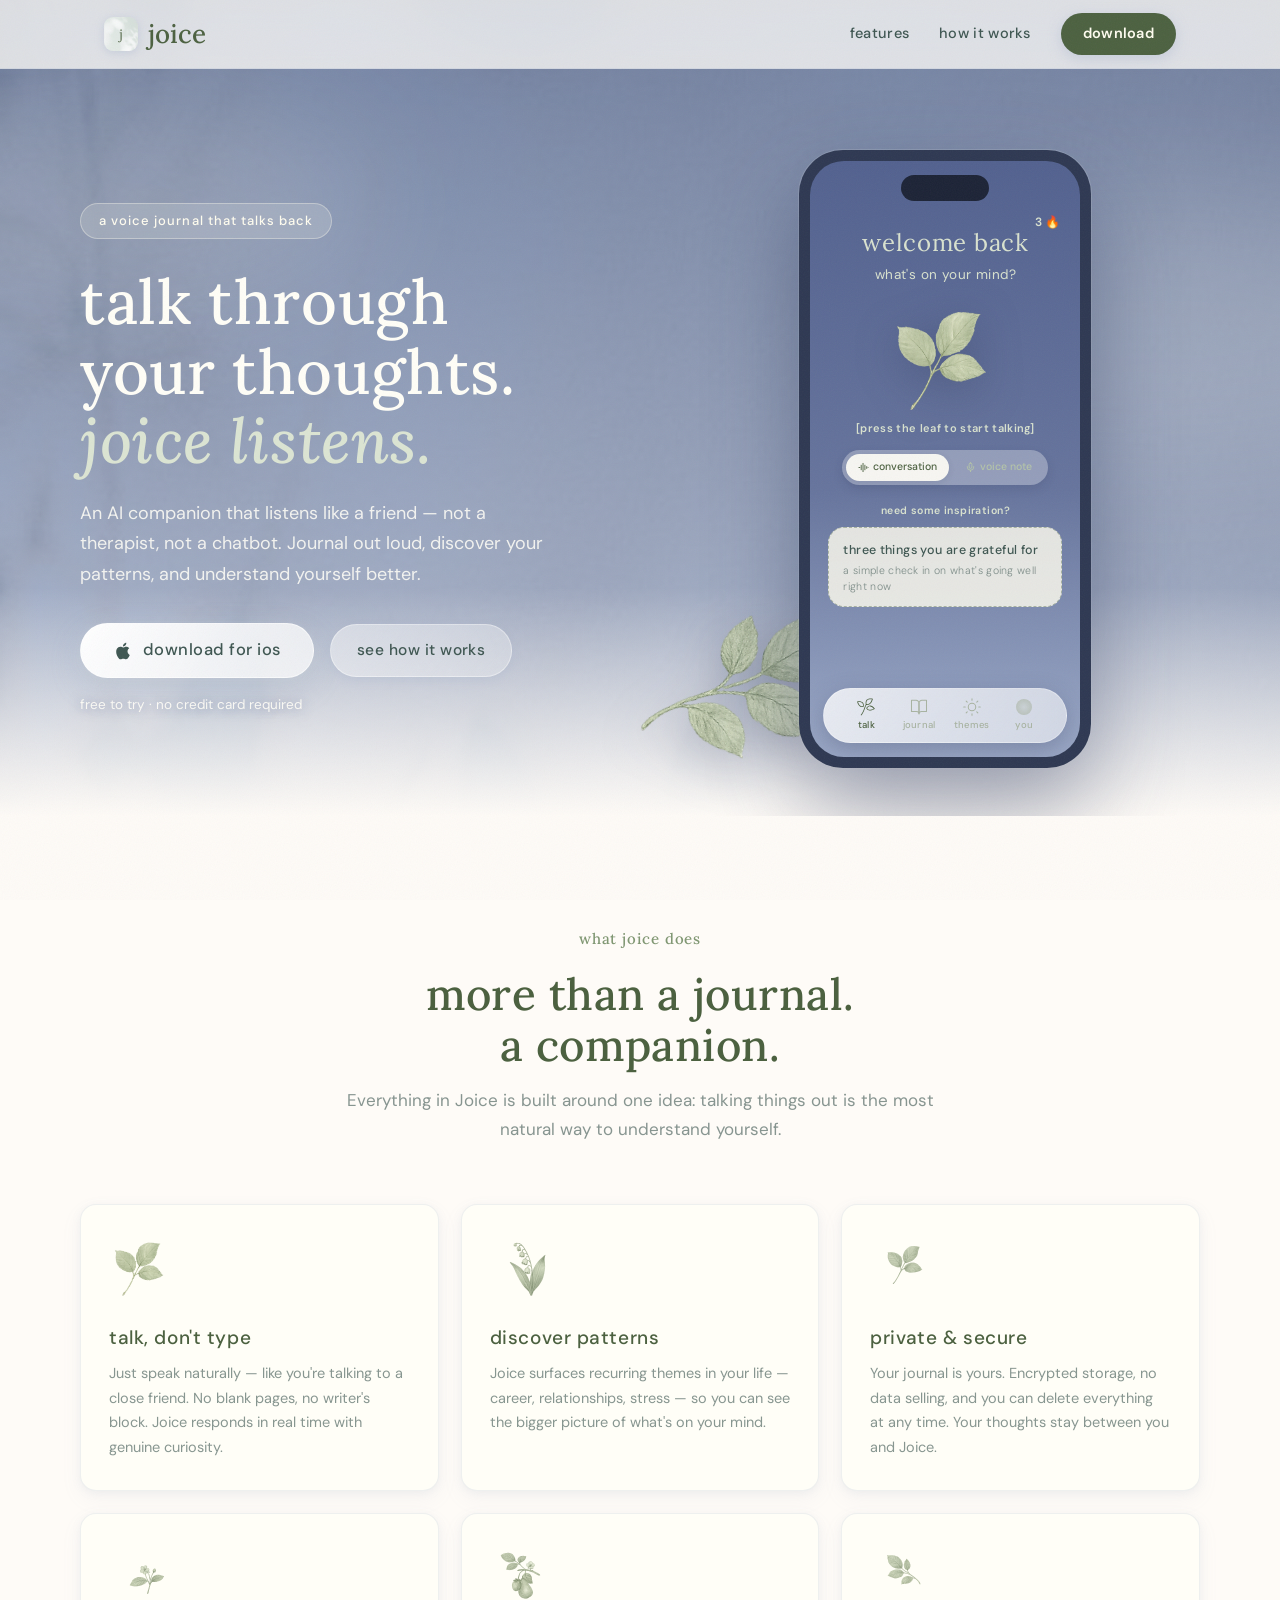
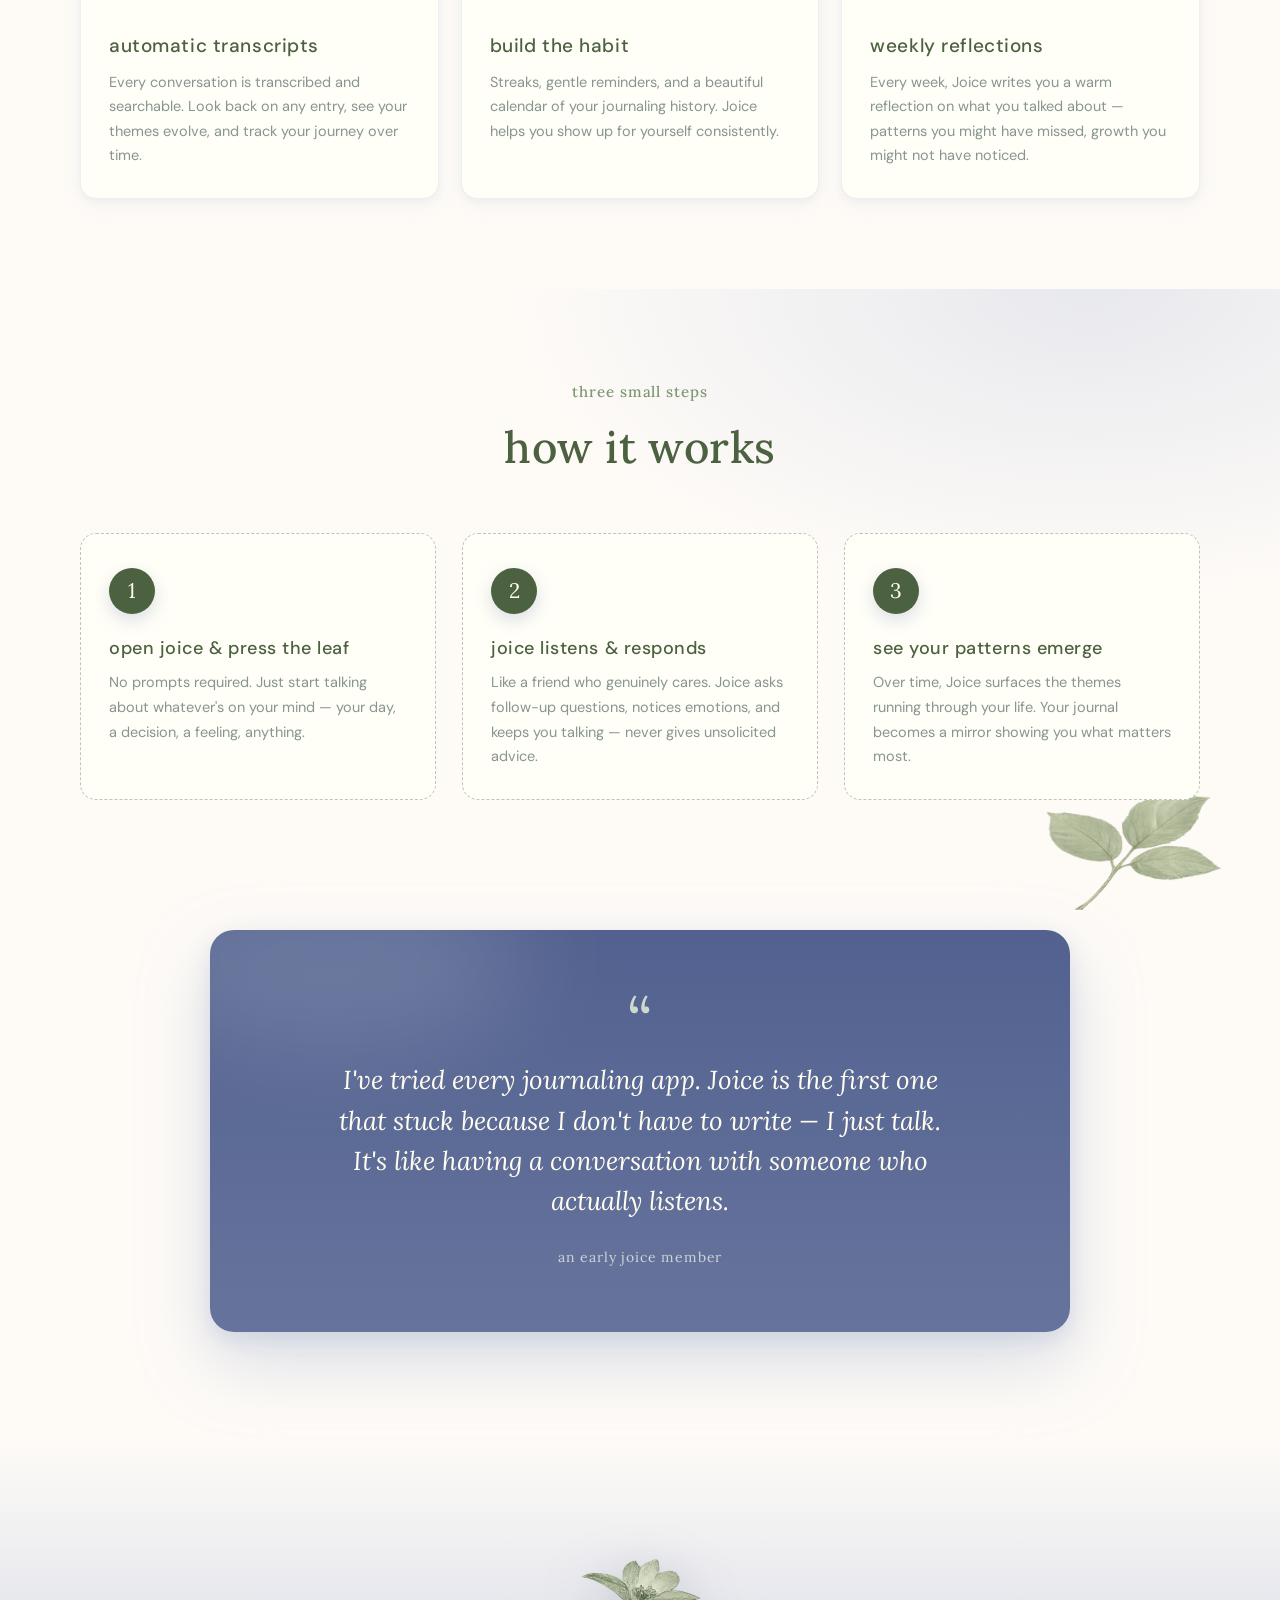
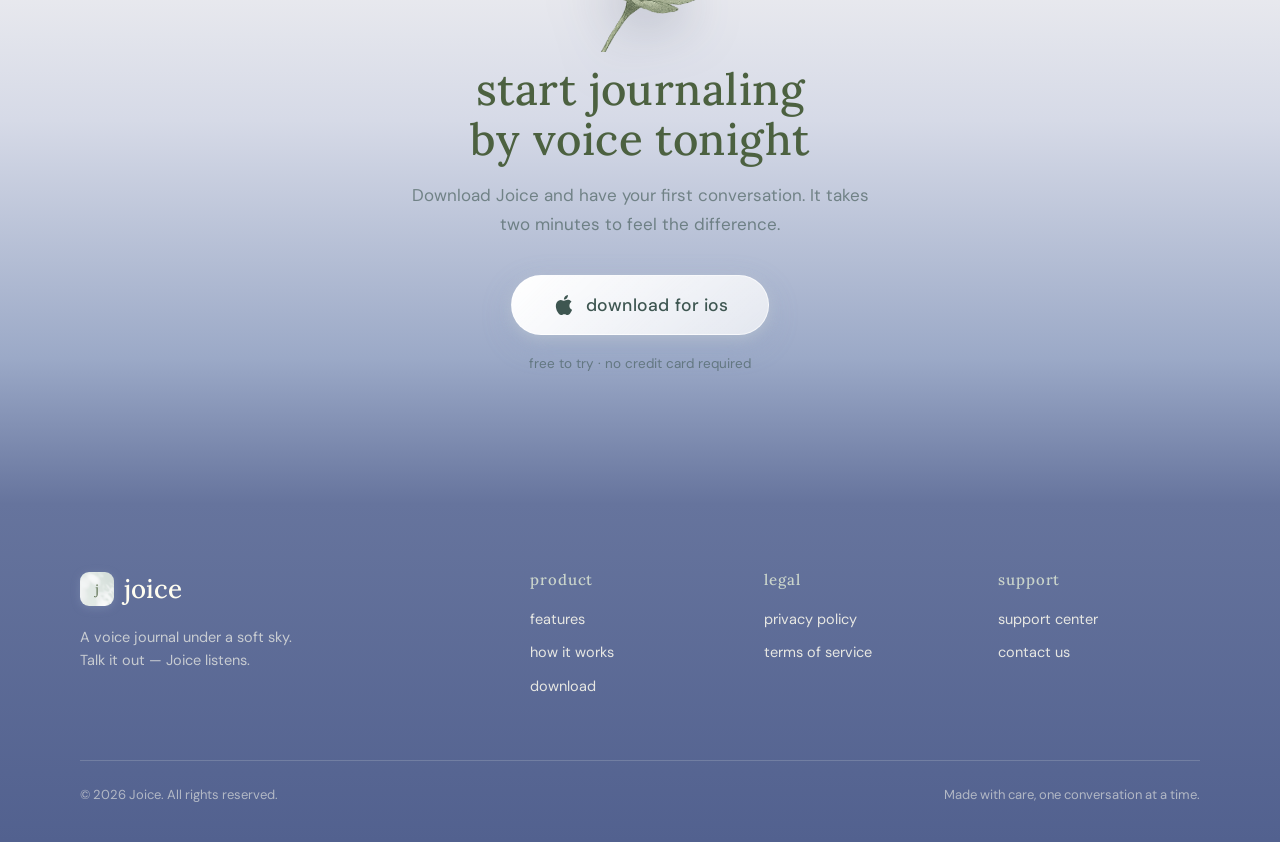
==== commit 0f90d8e7: "fable revamp" ====
--- a/index.html
+++ b/index.html
@@ -23,70 +23,74 @@
         <div class="nav-inner">
             <a href="index.html" class="logo"><img src="assets/joice-icon.png" alt="">joice</a>
             <div class="nav-links">
-                <a href="#features">Features</a>
-                <a href="#how-it-works">How It Works</a>
-                <a href="#download" class="btn-nav">Download</a>
+                <a href="#features">features</a>
+                <a href="#how-it-works">how it works</a>
+                <a href="#download" class="btn-nav">download</a>
             </div>
         </div>
     </nav>
 
-    <!-- Hero -->
+    <!-- Hero — the app's auth sky: pressed leaves under periwinkle -->
     <header class="hero">
-        <img class="hero-cloud hero-cloud-1" src="assets/cloud.png" alt="">
-        <img class="hero-cloud hero-cloud-2" src="assets/cloud.png" alt="">
-        <img class="hero-cloud hero-cloud-3" src="assets/cloud.png" alt="">
         <div class="hero-grid">
             <div class="hero-content">
-                <div class="hero-badge">Voice journaling with AI</div>
-                <h1>Talk through your thoughts. <em>Joice listens.</em></h1>
+                <div class="hero-badge">a voice journal that talks back</div>
+                <h1>talk through your thoughts. <em>joice listens.</em></h1>
                 <p class="hero-sub">An AI companion that listens like a friend — not a therapist, not a chatbot. Journal out loud, discover your patterns, and understand yourself better.</p>
                 <div class="hero-cta">
                     <a href="#download" class="btn-primary">
                         <svg width="20" height="20" viewBox="0 0 24 24" fill="currentColor"><path d="M18.71 19.5c-.83 1.24-1.71 2.45-3.05 2.47-1.34.03-1.77-.79-3.29-.79-1.53 0-2 .77-3.27.82-1.31.05-2.3-1.32-3.14-2.53C4.25 17 2.94 12.45 4.7 9.39c.87-1.52 2.43-2.48 4.12-2.51 1.28-.02 2.5.87 3.29.87.78 0 2.26-1.07 3.8-.91.65.03 2.47.26 3.64 1.98-.09.06-2.17 1.28-2.15 3.81.03 3.02 2.65 4.03 2.68 4.04-.03.07-.42 1.44-1.38 2.83M13 3.5c.73-.83 1.94-1.46 2.94-1.5.13 1.17-.34 2.35-1.04 3.19-.69.85-1.83 1.51-2.95 1.42-.15-1.15.41-2.35 1.05-3.11z"/></svg>
-                        Download for iOS
+                        download for ios
                     </a>
-                    <a href="#how-it-works" class="btn-ghost">See how it works</a>
-                </div>
-                <p class="hero-note">Free to try · No credit card required</p>
+                    <a href="#how-it-works" class="btn-ghost">see how it works</a>
+                </div>
+                <p class="hero-note">free to try · no credit card required</p>
             </div>
             <div class="hero-visual">
-                <img class="hero-robot" src="assets/robot-wave.png" alt="Joice robot companion waving">
                 <div class="phone-mockup">
                     <div class="phone-screen">
                         <div class="mock-island"></div>
-                        <div class="mock-date">wednesday, 7.2.26</div>
-                        <div class="mock-greeting">Late night thoughts?</div>
-                        <div class="mock-prompt">
-                            <div class="mock-prompt-label">If you need an idea</div>
-                            <div class="mock-prompt-text">What's one thing today you don't want to forget?</div>
+                        <div class="mock-streak">3 🔥</div>
+                        <div class="mock-greeting">welcome back</div>
+                        <div class="mock-prompt-line">what's on your mind?</div>
+                        <img class="mock-leaf" src="assets/leaf-branch.png" alt="Watercolor leaf branch — tap to start talking">
+                        <div class="mock-instruction">[press the leaf to start talking]</div>
+                        <div class="mock-toggle">
+                            <div class="mock-seg active">
+                                <svg viewBox="0 0 24 24" fill="none" stroke="currentColor" stroke-width="2" stroke-linecap="round"><path d="M2 12h2m3-5v10m4-14v18m4-14v10m4-7v4m3-2h.01"/></svg>
+                                conversation
+                            </div>
+                            <div class="mock-seg">
+                                <svg viewBox="0 0 24 24" fill="none" stroke="currentColor" stroke-width="2" stroke-linecap="round" stroke-linejoin="round"><path d="M12 2a3 3 0 0 0-3 3v6a3 3 0 0 0 6 0V5a3 3 0 0 0-3-3z"/><path d="M19 10v1a7 7 0 0 1-14 0v-1m7 8v3"/></svg>
+                                voice note
+                            </div>
                         </div>
-                        <div class="mock-mic-wrap">
-                            <div class="mock-ring"></div>
-                            <div class="mock-ring"></div>
-                            <div class="mock-mic">
-                                <svg viewBox="0 0 24 24"><path d="M12 15a4 4 0 0 0 4-4V6a4 4 0 1 0-8 0v5a4 4 0 0 0 4 4zm6-4a6 6 0 0 1-12 0H4a8 8 0 0 0 7 7.94V22h2v-3.06A8 8 0 0 0 20 11h-2z"/></svg>
-                            </div>
-                        </div>
-                        <div class="mock-hint">Tap to start talking</div>
-                        <div class="mock-wave">
-                            <div class="wave-bar" style="height: 16px"></div>
-                            <div class="wave-bar" style="height: 30px"></div>
-                            <div class="wave-bar" style="height: 22px"></div>
-                            <div class="wave-bar" style="height: 38px"></div>
-                            <div class="wave-bar" style="height: 26px"></div>
-                            <div class="wave-bar" style="height: 40px"></div>
-                            <div class="wave-bar" style="height: 30px"></div>
-                            <div class="wave-bar" style="height: 20px"></div>
-                            <div class="wave-bar" style="height: 34px"></div>
-                            <div class="wave-bar" style="height: 24px"></div>
+                        <div class="mock-inspo-label">need some inspiration?</div>
+                        <div class="mock-idea">
+                            <div class="mock-idea-title">three things you are grateful for</div>
+                            <div class="mock-idea-sub">a simple check in on what's going well right now</div>
                         </div>
                         <div class="mock-tabbar">
-                            <div class="mock-tab active">Talk</div>
-                            <div class="mock-tab">Journal</div>
-                            <div class="mock-tab">Themes</div>
+                            <div class="mock-tab active">
+                                <svg viewBox="0 0 22.123 21.3591" fill="currentColor"><path d="M12.1123 1.58257C13.5018 0.275135 15.7931 -0.151103 19.0146 0.238815L18.9736 0.647995L19.04 0.671432L19.4941 0.832565C18.4978 4.25797 17.1092 6.33463 15.5761 7.40971C14.2163 8.36303 12.7877 8.49517 11.5244 8.13823C10.6511 10.0576 10.194 11.2494 9.43551 13.3599L9.43454 13.3628C8.06773 17.0833 7.07529 18.7848 5.28512 21.2193L4.48043 20.6275C6.21512 18.2685 7.16192 16.6497 8.49606 13.0181C9.28701 10.8175 9.75884 9.58967 10.7109 7.51128C10.3642 4.99371 10.7038 2.90811 12.1123 1.58257ZM16.2402 8.91557C18.0761 9.013 19.9698 10.3297 21.9824 12.8677L21.6113 13.1607L21.6572 13.2496C21.5157 13.322 21.3748 13.39 21.2363 13.4576L21.1982 13.4888C21.1959 13.4859 21.1937 13.4829 21.1914 13.48C18.5505 14.7614 16.4582 15.1597 14.8388 14.8999C13.0929 14.6199 11.9634 13.5868 11.3486 12.2496L11.707 12.0835L11.4004 11.858C12.783 9.9815 14.3753 8.81679 16.2402 8.91557ZM16.1875 9.91362C14.903 9.84553 13.6619 10.5828 12.4257 12.1597C12.9369 13.0591 13.7603 13.7143 14.997 13.9126C16.2954 14.1209 18.0998 13.8325 20.5293 12.688C18.8534 10.7868 17.4172 9.97888 16.1875 9.91362ZM0.596645 3.57866C3.51636 3.25907 5.61636 3.67126 6.91696 4.87846C8.24452 6.11087 8.60406 8.0376 8.34176 10.3521L7.70797 10.2642L7.78121 10.479C6.54669 10.9874 5.07654 10.9826 3.67868 10.024C2.29361 9.07395 1.0381 7.22878 0.123012 4.18803L0.57516 4.02397L0.633754 4.00151L0.596645 3.57866ZM6.30368 5.67827C5.37411 4.81534 3.77469 4.3703 1.25387 4.56694C2.09541 7.02875 3.1475 8.42742 4.18258 9.13725C5.30025 9.90353 6.45535 9.90764 7.44625 9.49956L7.45407 9.52397C7.55007 7.73838 7.16512 6.4783 6.30368 5.67827ZM10.8261 7.54546L11.1103 7.67632L11.1728 7.48686L10.8261 7.54546ZM18.3672 1.21928C15.5283 0.952518 13.7456 1.42319 12.7314 2.37749C11.7312 3.31882 11.3552 4.85807 11.6172 7.08061C12.687 7.42548 13.8968 7.34485 15.0634 6.5269C16.2492 5.69539 17.4378 4.06757 18.3672 1.21928Z"/></svg>
+                                <span>talk</span>
+                            </div>
+                            <div class="mock-tab">
+                                <svg viewBox="0 0 21 21" fill="none" stroke="currentColor" stroke-width="1.2" stroke-linecap="round" stroke-linejoin="round"><path d="M1.75 2.625H7C7.92826 2.625 8.8185 2.99375 9.47487 3.65013C10.1313 4.3065 10.5 5.19674 10.5 6.125V18.375C10.5 17.6788 10.2234 17.0111 9.73116 16.5188C9.23887 16.0266 8.57119 15.75 7.875 15.75H1.75V2.625Z"/><path d="M19.25 2.625H14C13.0717 2.625 12.1815 2.99375 11.5251 3.65013C10.8687 4.3065 10.5 5.19674 10.5 6.125V18.375C10.5 17.6788 10.7766 17.0111 11.2688 16.5188C11.7611 16.0266 12.4288 15.75 13.125 15.75H19.25V2.625Z"/></svg>
+                                <span>journal</span>
+                            </div>
+                            <div class="mock-tab">
+                                <svg viewBox="0 0 21 21" fill="none" stroke="currentColor" stroke-width="1.2" stroke-linecap="round" stroke-linejoin="round"><circle cx="10.5" cy="10.5" r="4.375"/><path d="M10.5 0.875V2.625M10.5 18.375V20.125M3.6925 3.6925L4.935 4.935M16.065 16.065L17.3075 17.3075M0.875 10.5H2.625M18.375 10.5H20.125M3.6925 17.3075L4.935 16.065M16.065 4.935L17.3075 3.6925"/></svg>
+                                <span>themes</span>
+                            </div>
+                            <div class="mock-tab">
+                                <span class="mock-orb"></span>
+                                <span>you</span>
+                            </div>
                         </div>
                     </div>
                 </div>
+                <img class="hero-sprig" src="assets/leaf-sprig.png" alt="">
             </div>
         </div>
     </header>
@@ -95,39 +99,39 @@
     <section class="features" id="features">
         <div class="section-inner">
             <div class="section-head reveal">
-                <span class="eyebrow">What Joice does</span>
-                <h2>More than a journal. A companion.</h2>
+                <span class="eyebrow">what joice does</span>
+                <h2>more than a journal. a companion.</h2>
                 <p>Everything in Joice is built around one idea: talking things out is the most natural way to understand yourself.</p>
             </div>
             <div class="feature-grid">
                 <div class="feature-card reveal">
-                    <img class="feature-icon" src="assets/robot-notes.png" alt="">
-                    <h3>Talk, don't type</h3>
+                    <img class="feature-icon" src="assets/leaf-branch.png" alt="">
+                    <h3>talk, don't type</h3>
                     <p>Just speak naturally — like you're talking to a close friend. No blank pages, no writer's block. Joice responds in real time with genuine curiosity.</p>
                 </div>
                 <div class="feature-card reveal">
-                    <img class="feature-icon" src="assets/graph.png" alt="">
-                    <h3>Discover patterns</h3>
+                    <img class="feature-icon" src="assets/plant-2.png" alt="">
+                    <h3>discover patterns</h3>
                     <p>Joice surfaces recurring themes in your life — career, relationships, stress — so you can see the bigger picture of what's on your mind.</p>
                 </div>
                 <div class="feature-card reveal">
-                    <img class="feature-icon" src="assets/padlock.png" alt="">
-                    <h3>Private &amp; secure</h3>
+                    <img class="feature-icon" src="assets/plant-3.png" alt="">
+                    <h3>private &amp; secure</h3>
                     <p>Your journal is yours. Encrypted storage, no data selling, and you can delete everything at any time. Your thoughts stay between you and Joice.</p>
                 </div>
                 <div class="feature-card reveal">
-                    <img class="feature-icon" src="assets/robot-reading.png" alt="">
-                    <h3>Automatic transcripts</h3>
+                    <img class="feature-icon" src="assets/plant-4.png" alt="">
+                    <h3>automatic transcripts</h3>
                     <p>Every conversation is transcribed and searchable. Look back on any entry, see your themes evolve, and track your journey over time.</p>
                 </div>
                 <div class="feature-card reveal">
-                    <img class="feature-icon" src="assets/calendar.png" alt="">
-                    <h3>Build the habit</h3>
+                    <img class="feature-icon" src="assets/plant-5.png" alt="">
+                    <h3>build the habit</h3>
                     <p>Streaks, gentle reminders, and a beautiful calendar of your journaling history. Joice helps you show up for yourself consistently.</p>
                 </div>
                 <div class="feature-card reveal">
-                    <img class="feature-icon" src="assets/robot-progress.png" alt="">
-                    <h3>Weekly reflections</h3>
+                    <img class="feature-icon" src="assets/plant-6.png" alt="">
+                    <h3>weekly reflections</h3>
                     <p>Every week, Joice writes you a warm reflection on what you talked about — patterns you might have missed, growth you might not have noticed.</p>
                 </div>
             </div>
@@ -136,26 +140,26 @@
 
     <!-- How It Works -->
     <section class="how-it-works" id="how-it-works">
-        <img class="how-plant" src="assets/plant-3.png" alt="">
+        <img class="how-plant" src="assets/plant-7.png" alt="">
         <div class="section-inner">
             <div class="section-head reveal">
-                <span class="eyebrow">Three small steps</span>
-                <h2>How it works</h2>
+                <span class="eyebrow">three small steps</span>
+                <h2>how it works</h2>
             </div>
             <div class="steps">
                 <div class="step reveal">
                     <div class="step-num">1</div>
-                    <h3>Open Joice &amp; tap talk</h3>
+                    <h3>open joice &amp; press the leaf</h3>
                     <p>No prompts required. Just start talking about whatever's on your mind — your day, a decision, a feeling, anything.</p>
                 </div>
                 <div class="step reveal">
                     <div class="step-num">2</div>
-                    <h3>Joice listens &amp; responds</h3>
+                    <h3>joice listens &amp; responds</h3>
                     <p>Like a friend who genuinely cares. Joice asks follow-up questions, notices emotions, and keeps you talking — never gives unsolicited advice.</p>
                 </div>
                 <div class="step reveal">
                     <div class="step-num">3</div>
-                    <h3>See your patterns emerge</h3>
+                    <h3>see your patterns emerge</h3>
                     <p>Over time, Joice surfaces the themes running through your life. Your journal becomes a mirror showing you what matters most.</p>
                 </div>
             </div>
@@ -169,22 +173,22 @@
             <blockquote>
                 <p>I've tried every journaling app. Joice is the first one that stuck because I don't have to write — I just talk. It's like having a conversation with someone who actually listens.</p>
             </blockquote>
-            <div class="testimonial-attr">An early Joice member</div>
+            <div class="testimonial-attr">an early joice member</div>
         </div>
     </section>
 
     <!-- CTA -->
     <section class="cta-section" id="download">
-        <img class="cta-robot reveal" src="assets/robot-wave.png" alt="">
+        <img class="cta-flower reveal" src="assets/founder-sprig.png" alt="">
         <div class="section-head reveal">
-            <h2>Start journaling by voice tonight</h2>
+            <h2>start journaling by voice tonight</h2>
             <p>Download Joice and have your first conversation. It takes two minutes to feel the difference.</p>
         </div>
         <a href="#" class="btn-primary btn-large reveal">
             <svg width="24" height="24" viewBox="0 0 24 24" fill="currentColor"><path d="M18.71 19.5c-.83 1.24-1.71 2.45-3.05 2.47-1.34.03-1.77-.79-3.29-.79-1.53 0-2 .77-3.27.82-1.31.05-2.3-1.32-3.14-2.53C4.25 17 2.94 12.45 4.7 9.39c.87-1.52 2.43-2.48 4.12-2.51 1.28-.02 2.5.87 3.29.87.78 0 2.26-1.07 3.8-.91.65.03 2.47.26 3.64 1.98-.09.06-2.17 1.28-2.15 3.81.03 3.02 2.65 4.03 2.68 4.04-.03.07-.42 1.44-1.38 2.83M13 3.5c.73-.83 1.94-1.46 2.94-1.5.13 1.17-.34 2.35-1.04 3.19-.69.85-1.83 1.51-2.95 1.42-.15-1.15.41-2.35 1.05-3.11z"/></svg>
-            Download for iOS
+            download for ios
         </a>
-        <p class="cta-note">Free to try · No credit card required</p>
+        <p class="cta-note">free to try · no credit card required</p>
     </section>
 
     <!-- Footer -->
@@ -197,20 +201,20 @@
                 </div>
                 <div class="footer-links">
                     <div class="footer-col">
-                        <h4>Product</h4>
-                        <a href="#features">Features</a>
-                        <a href="#how-it-works">How It Works</a>
-                        <a href="#download">Download</a>
+                        <h4>product</h4>
+                        <a href="#features">features</a>
+                        <a href="#how-it-works">how it works</a>
+                        <a href="#download">download</a>
                     </div>
                     <div class="footer-col">
-                        <h4>Legal</h4>
-                        <a href="privacy.html">Privacy Policy</a>
-                        <a href="terms.html">Terms of Service</a>
+                        <h4>legal</h4>
+                        <a href="privacy.html">privacy policy</a>
+                        <a href="terms.html">terms of service</a>
                     </div>
                     <div class="footer-col">
-                        <h4>Support</h4>
-                        <a href="support.html">Support Center</a>
-                        <a href="mailto:support@joiceapp.com">Contact Us</a>
+                        <h4>support</h4>
+                        <a href="support.html">support center</a>
+                        <a href="mailto:support@joiceapp.com">contact us</a>
                     </div>
                 </div>
             </div>
--- a/style.css
+++ b/style.css
@@ -1,39 +1,42 @@
 /* =====================================================
-   Joice Website — "Journal Sky" aesthetic
-   Tokens extracted from the iOS app (JournalTheme.swift):
-   periwinkle sky, cream paper, green ink, sage accents,
-   Lora serif + DM Sans, blue-grey shadows, film grain.
+   Joice Website — production app aesthetic
+   Source of truth: joice/joice/Design (JournalTheme.swift,
+   AuthComponents.swift, CustomTabBar.swift) and the app
+   asset catalog: periwinkle skies, frosted glass capsules,
+   watercolor botanicals, Lora + DM Sans lowercase voice,
+   blue-grey shadows, film grain.
    ===================================================== */
 
 :root {
-    /* Sky (night / talk screen) */
+    /* Sky — night / dusk (JournalPalette night, TalkPalette) */
     --sky-top: #52618F;
     --sky-mid: #66749D;
     --sky-low: #9BA9C7;
-    /* Sky (day) */
+    /* Sky — auth flow overlay (AuthPalette.skyTop) */
+    --auth-top: #3D5483;
+    /* Sky — day (JournalPalette day) */
     --day-top: #D6DAE7;
     --day-mid: #EAE9E8;
     /* Paper */
     --warm-white: #FEFBF7;
     --cream: #FFFEF7;
     --cream-deep: #FFFDF0;
-    /* Ink */
+    /* Ink — deep teal-green, light sage at night */
     --ink: #3E5651;
     --ink-soft: rgba(62, 86, 81, 0.62);
+    --ink-night: #E6ECE9;
     --fern: #4C6140;
+    --fern-night: #D9E2CF;
     --fern-muted: #809773;
+    --fern-muted-night: #B4C4A8;
     --sage: #A8B3A1;
     --pill-tint: #F2F4EA;
-    --pill-entries: #EDF0E1;
-    /* Shadow — the app tints every shadow blue-grey, never black */
+    /* Every shadow is tinted blue-grey, never black (shadowTint #97A6C5) */
     --shadow-tint: 151, 166, 197;
-    /* Legacy brand CTA gradient (still live on PrimaryButton) */
-    --terracotta: #C17F59;
-    --amber: #A67C52;
-    /* Shape */
+    /* Glass shadow from the auth flow (#CED6D8 @ 32%) */
+    --glass-shadow: rgba(206, 214, 216, 0.4);
+    /* Shape — the app is capsules and soft 12–16pt corners */
     --radius-card: 16px;
-    --radius-btn: 14px;
-    --radius-xl: 24px;
     --max-width: 1120px;
     /* Type */
     --serif: 'Lora', Georgia, serif;
@@ -55,7 +58,7 @@
 
 ::selection { background: rgba(168, 179, 161, 0.45); color: var(--fern); }
 
-/* Paper grain over everything, like the app's GrainOverlay */
+/* Paper grain over everything, like the app's grain overlay */
 body::after {
     content: "";
     position: fixed;
@@ -72,12 +75,15 @@
    Shared bits
    ===================================================== */
 
+/* Serif section label, lowercase — OnboardingHowItWorks sectionLabel
+   (Lora-Medium 14, kerning 0.42) */
 .eyebrow {
     display: inline-block;
-    font-size: 12px;
-    font-weight: 700;
-    letter-spacing: 0.22em;
-    text-transform: uppercase;
+    font-family: var(--serif);
+    font-size: 15px;
+    font-weight: 500;
+    letter-spacing: 0.06em;
+    text-transform: lowercase;
     color: var(--fern-muted);
     margin-bottom: 18px;
 }
@@ -87,63 +93,75 @@
     margin: 0 auto;
 }
 
+/* The app lowercases its serif voice everywhere:
+   "welcome back", "need some inspiration?" */
 h1, h2, .serif {
     font-family: var(--serif);
     font-weight: 500;
+    text-transform: lowercase;
     color: var(--fern);
 }
 
-/* Buttons — app PrimaryButton: 52pt tall, radius 14, terracotta→amber
-   gradient, soft warm shadow, presses to 0.97 */
+/* Buttons — AuthGlassButton: frosted white capsule, ink label,
+   DM Sans with gentle kerning, cool glass shadow */
 .btn-primary {
     display: inline-flex;
     align-items: center;
     justify-content: center;
     gap: 10px;
-    background: linear-gradient(135deg, var(--terracotta), var(--amber));
-    color: #FFFDF0;
+    background: linear-gradient(135deg, #FFFFFF, rgba(255, 255, 255, 0.7));
+    color: var(--ink);
     min-height: 52px;
-    padding: 13px 30px;
-    border-radius: var(--radius-btn);
+    padding: 13px 32px;
+    border-radius: 999px;
     text-decoration: none;
-    font-weight: 600;
-    font-size: 16px;
-    letter-spacing: 0.01em;
-    border: none;
+    font-weight: 500;
+    font-size: 16.5px;
+    letter-spacing: 0.03em;
+    text-transform: lowercase;
+    border: 0.5px solid rgba(255, 255, 255, 0.6);
     cursor: pointer;
     box-shadow:
-        0 4px 12px rgba(193, 127, 89, 0.30),
-        0 12px 32px rgba(var(--shadow-tint), 0.25);
+        0 4px 14px var(--glass-shadow),
+        0 10px 30px rgba(var(--shadow-tint), 0.28);
     transition: transform 0.25s cubic-bezier(0.34, 1.56, 0.64, 1), box-shadow 0.25s ease;
 }
 
 .btn-primary:hover {
     transform: translateY(-2px);
     box-shadow:
-        0 6px 16px rgba(193, 127, 89, 0.38),
-        0 18px 44px rgba(var(--shadow-tint), 0.3);
+        0 6px 18px var(--glass-shadow),
+        0 16px 40px rgba(var(--shadow-tint), 0.34);
 }
 
 .btn-primary:active { transform: scale(0.97); }
 
-.btn-large { min-height: 58px; padding: 15px 38px; font-size: 17px; }
-
+.btn-large { min-height: 58px; padding: 15px 40px; font-size: 17.5px; }
+
+/* Dim glass — the non-prominent AuthGlassButton */
 .btn-ghost {
     display: inline-flex;
     align-items: center;
     gap: 8px;
-    color: var(--fern);
+    background: linear-gradient(135deg, rgba(255, 255, 255, 0.5), rgba(255, 255, 255, 0.3));
+    color: var(--ink);
     text-decoration: none;
-    font-weight: 600;
-    font-size: 15px;
-    padding: 13px 24px;
+    font-weight: 500;
+    font-size: 15.5px;
+    letter-spacing: 0.03em;
+    text-transform: lowercase;
+    padding: 13px 26px;
     min-height: 52px;
-    border-radius: var(--radius-btn);
-    border: 1.5px solid rgba(76, 97, 64, 0.28);
-    transition: border-color 0.2s, background 0.2s;
-}
-
-.btn-ghost:hover { border-color: var(--fern-muted); background: rgba(242, 244, 234, 0.6); }
+    border-radius: 999px;
+    border: 0.5px solid rgba(255, 255, 255, 0.4);
+    box-shadow: 0 4px 10px rgba(var(--shadow-tint), 0.18);
+    transition: background 0.2s, border-color 0.2s;
+}
+
+.btn-ghost:hover {
+    background: linear-gradient(135deg, rgba(255, 255, 255, 0.68), rgba(255, 255, 255, 0.46));
+    border-color: rgba(255, 255, 255, 0.7);
+}
 
 /* Capsule pill, like the app's date / entry-count pills */
 .pill {
@@ -214,6 +232,8 @@
     color: var(--ink);
     font-size: 14.5px;
     font-weight: 500;
+    letter-spacing: 0.02em;
+    text-transform: lowercase;
     transition: color 0.2s;
 }
 
@@ -232,17 +252,21 @@
 .btn-nav:hover { background: #5a7350 !important; color: var(--cream-deep) !important; transform: translateY(-1px); }
 
 /* =====================================================
-   Hero — twilight sky, clouds, robot, phone
+   Hero — the auth-flow sky: leaf shadows under a
+   periwinkle gradient (AuthSkyBackground)
    ===================================================== */
 
 .hero {
     position: relative;
-    background: linear-gradient(180deg,
-        var(--sky-top) 0%,
-        var(--sky-mid) 46%,
-        var(--sky-low) 78%,
-        var(--warm-white) 100%);
-    padding: 148px 24px 40px;
+    background:
+        /* bottom fade into warm white */
+        linear-gradient(180deg, rgba(254, 251, 247, 0) 72%, var(--warm-white) 100%),
+        /* periwinkle wash over the photo */
+        linear-gradient(180deg, rgba(61, 84, 131, 0.72) 0%, rgba(151, 166, 197, 0.74) 100%),
+        /* pressed-leaf shadow photo from the app's auth flow */
+        url("assets/auth-sky.png") center / cover no-repeat,
+        var(--sky-low);
+    padding: 150px 24px 48px;
     overflow: hidden;
 }
 
@@ -253,7 +277,7 @@
     position: absolute;
     border-radius: 50%;
     filter: blur(60px);
-    background: rgba(255, 254, 247, 0.16);
+    background: rgba(255, 254, 247, 0.14);
     pointer-events: none;
 }
 
@@ -273,17 +297,6 @@
     from { transform: translateX(0) translateY(0); }
     to   { transform: translateX(90px) translateY(24px); }
 }
-
-.hero-cloud {
-    position: absolute;
-    pointer-events: none;
-    opacity: 0.85;
-    animation: drift 38s ease-in-out infinite alternate;
-}
-
-.hero-cloud-1 { width: 170px; top: 64px; left: 24%; opacity: 0.65; }
-.hero-cloud-2 { width: 140px; top: 84px; right: 10%; animation-duration: 30s; animation-direction: alternate-reverse; }
-.hero-cloud-3 { width: 110px; top: 380px; left: 42%; opacity: 0.5; animation-duration: 44s; }
 
 .hero-grid {
     position: relative;
@@ -296,6 +309,7 @@
     z-index: 2;
 }
 
+/* glass capsule badge, like the app's frosted pills */
 .hero-badge {
     display: inline-flex;
     align-items: center;
@@ -305,10 +319,10 @@
     color: var(--cream-deep);
     padding: 7px 18px;
     border-radius: 999px;
-    font-size: 12.5px;
-    font-weight: 600;
-    letter-spacing: 0.14em;
-    text-transform: uppercase;
+    font-size: 13px;
+    font-weight: 500;
+    letter-spacing: 0.08em;
+    text-transform: lowercase;
     margin-bottom: 28px;
     backdrop-filter: blur(6px);
     -webkit-backdrop-filter: blur(6px);
@@ -317,7 +331,7 @@
 .hero h1 {
     font-size: clamp(42px, 5.4vw, 62px);
     line-height: 1.12;
-    letter-spacing: -0.01em;
+    letter-spacing: 0.01em;
     color: var(--cream);
     margin-bottom: 22px;
     text-wrap: balance;
@@ -344,13 +358,6 @@
     margin-bottom: 16px;
 }
 
-.hero .btn-ghost {
-    color: var(--cream-deep);
-    border-color: rgba(255, 253, 240, 0.4);
-}
-
-.hero .btn-ghost:hover { background: rgba(255, 253, 240, 0.12); border-color: rgba(255, 253, 240, 0.7); }
-
 .hero-note {
     font-size: 13.5px;
     color: rgba(255, 254, 247, 0.92);
@@ -374,32 +381,43 @@
     to { opacity: 1; transform: translateY(0); }
 }
 
-/* Hero visual: waving robot beside the phone */
+/* Hero visual: the phone with a watercolor sprig tucked behind it */
 .hero-visual {
     position: relative;
     display: flex;
     justify-content: center;
-    align-items: flex-end;
+    align-items: center;
     opacity: 0;
     animation: rise 1s cubic-bezier(0.22, 1, 0.36, 1) 0.35s forwards;
 }
 
-.hero-robot {
-    width: 190px;
-    margin-right: -34px;
-    margin-bottom: 36px;
-    z-index: 3;
-    filter: drop-shadow(0 18px 30px rgba(45, 55, 90, 0.35));
-    animation: bob 5s ease-in-out infinite;
-}
-
-@keyframes bob {
-    0%, 100% { transform: translateY(0) rotate(-2deg); }
-    50% { transform: translateY(-12px) rotate(1.5deg); }
-}
-
-/* =====================================================
-   Phone mockup — the live Talk screen
+.hero-sprig {
+    position: absolute;
+    width: 230px;
+    left: 50%;
+    margin-left: -290px;
+    bottom: -26px;
+    z-index: 1;
+    transform: rotate(16deg) scaleX(-1);
+    filter: drop-shadow(0 14px 24px rgba(45, 55, 90, 0.28));
+    animation: sway-sprig 7s ease-in-out infinite;
+}
+
+@keyframes sway-sprig {
+    0%, 100% { transform: rotate(16deg) scaleX(-1); }
+    50% { transform: rotate(11deg) scaleX(-1) translateY(-6px); }
+}
+
+/* gentle bob for the CTA flower */
+@keyframes sway {
+    0%, 100% { transform: rotate(0deg); }
+    50% { transform: rotate(-5deg) translateY(-6px); }
+}
+
+/* =====================================================
+   Phone mockup — the production Talk screen
+   (HomeView idleLayer: greeting, leaf call button,
+   capture toggle, prompt ideas, glass tab bar)
    ===================================================== */
 
 .phone-mockup {
@@ -415,20 +433,20 @@
 }
 
 .phone-screen {
-    background: linear-gradient(180deg, var(--sky-top) 0%, var(--sky-mid) 52%, var(--sky-low) 100%);
+    background: linear-gradient(180deg, var(--sky-top) 0%, var(--sky-mid) 55%, var(--sky-low) 100%);
     border-radius: 34px;
-    padding: 54px 20px 18px;
+    padding: 52px 18px 14px;
     display: flex;
     flex-direction: column;
     align-items: center;
     overflow: hidden;
     position: relative;
-    min-height: 560px;
+    min-height: 596px;
 }
 
 .mock-island {
     position: absolute;
-    top: 16px;
+    top: 14px;
     left: 50%;
     transform: translateX(-50%);
     width: 88px;
@@ -437,152 +455,166 @@
     border-radius: 999px;
 }
 
-.mock-date {
+.mock-streak {
+    position: absolute;
+    top: 52px;
+    right: 20px;
+    font-size: 12px;
+    font-weight: 600;
+    color: var(--fern-night);
+}
+
+.mock-greeting {
+    font-family: var(--serif);
+    font-size: 24px;
+    letter-spacing: 0.03em;
+    color: var(--fern-night);
+    text-align: center;
+    line-height: 1.3;
+    margin: 14px 0 6px;
+}
+
+.mock-prompt-line {
+    font-size: 13.5px;
+    letter-spacing: 0.03em;
+    color: var(--fern-night);
+    margin-bottom: 10px;
+}
+
+/* the leaf IS the call button — it breathes */
+.mock-leaf {
+    width: 118px;
+    height: auto;
+    margin: 4px 0 6px;
+    filter: drop-shadow(0 10px 22px rgba(45, 55, 90, 0.35));
+    animation: breathe 2.4s ease-in-out infinite;
+}
+
+@keyframes breathe {
+    0%, 100% { transform: scale(1); }
+    50% { transform: scale(1.05); }
+}
+
+.mock-instruction {
     font-size: 11px;
     font-weight: 600;
-    letter-spacing: 0.12em;
-    color: rgba(255, 253, 240, 0.75);
-    margin-bottom: 10px;
-}
-
-.mock-greeting {
-    font-family: var(--serif);
-    font-size: 23px;
-    color: var(--cream-deep);
-    text-align: center;
-    line-height: 1.3;
-    margin-bottom: 22px;
-}
-
-/* prompt idea card — cream @80%, dashed sage border like the app */
-.mock-prompt {
+    letter-spacing: 0.03em;
+    color: var(--fern-night);
+    margin-bottom: 12px;
+}
+
+/* CaptureModeToggle — glass capsule, cream selected segment */
+.mock-toggle {
+    display: flex;
+    gap: 4px;
+    padding: 4px;
+    background: rgba(255, 255, 255, 0.3);
+    border-radius: 999px;
+    box-shadow: 0 4px 10px rgba(45, 55, 90, 0.15);
+    margin-bottom: 18px;
+}
+
+.mock-seg {
+    display: inline-flex;
+    align-items: center;
+    gap: 4px;
+    font-size: 10.5px;
+    font-weight: 500;
+    color: var(--fern-muted-night);
+    padding: 5px 12px;
+    border-radius: 999px;
+}
+
+.mock-seg svg { width: 11px; height: 11px; }
+
+.mock-seg.active {
+    background: rgba(255, 254, 247, 0.92);
+    color: var(--fern);
+    box-shadow: 0 2px 6px rgba(45, 55, 90, 0.12);
+}
+
+.mock-inspo-label {
+    font-size: 10.5px;
+    font-weight: 600;
+    letter-spacing: 0.04em;
+    color: var(--fern-night);
+    margin-bottom: 8px;
+}
+
+/* PromptIdeaCard — cream card, dashed sage border */
+.mock-idea {
     width: 100%;
     background: rgba(255, 253, 240, 0.82);
     border: 1.5px dashed var(--sage);
     border-radius: var(--radius-card);
-    padding: 14px 16px;
-    margin-bottom: 26px;
-}
-
-.mock-prompt-label {
-    font-size: 9.5px;
-    font-weight: 700;
-    letter-spacing: 0.16em;
-    text-transform: uppercase;
-    color: var(--fern-muted);
-    margin-bottom: 4px;
-}
-
-.mock-prompt-text {
-    font-size: 13px;
+    padding: 12px 14px;
+    text-align: left;
+}
+
+.mock-idea-title {
+    font-size: 12.5px;
+    font-weight: 500;
+    letter-spacing: 0.03em;
     color: var(--ink);
+    margin-bottom: 3px;
+}
+
+.mock-idea-sub {
+    font-size: 10.5px;
+    font-weight: 300;
+    letter-spacing: 0.03em;
+    color: var(--ink-soft);
     line-height: 1.45;
 }
 
-/* breathing mic button with expanding rings */
-.mock-mic-wrap {
-    position: relative;
-    display: flex;
-    align-items: center;
-    justify-content: center;
-    margin: 8px 0 14px;
-}
-
-.mock-ring {
-    position: absolute;
-    border-radius: 50%;
-    border: 1.5px solid rgba(255, 253, 240, 0.4);
-    width: 96px;
-    height: 96px;
-    animation: ring 3.2s ease-out infinite;
-}
-
-.mock-ring:nth-child(2) { animation-delay: 1.6s; }
-
-@keyframes ring {
-    from { transform: scale(1); opacity: 0.7; }
-    to   { transform: scale(1.9); opacity: 0; }
-}
-
-.mock-mic {
-    width: 92px;
-    height: 92px;
-    border-radius: 50%;
-    background: radial-gradient(circle at 32% 28%, #5a7350, var(--fern) 70%);
-    display: flex;
-    align-items: center;
-    justify-content: center;
-    box-shadow: 0 12px 32px rgba(45, 55, 90, 0.45);
-    animation: breathe 2.4s ease-in-out infinite;
-}
-
-@keyframes breathe {
-    0%, 100% { transform: scale(1); }
-    50% { transform: scale(1.05); }
-}
-
-.mock-mic svg { width: 34px; height: 34px; fill: var(--cream-deep); }
-
-.mock-hint {
-    font-size: 12.5px;
-    color: rgba(255, 253, 240, 0.85);
-    margin-bottom: auto;
-}
-
-/* wave bars in sage */
-.mock-wave {
-    display: flex;
-    align-items: center;
-    gap: 4px;
-    margin: 18px 0;
-    height: 40px;
-}
-
-.wave-bar {
-    width: 4px;
-    border-radius: 2px;
-    background: rgba(255, 253, 240, 0.85);
-    animation: wave 1.5s ease-in-out infinite;
-}
-
-.wave-bar:nth-child(2)  { animation-delay: 0.1s; }
-.wave-bar:nth-child(3)  { animation-delay: 0.2s; }
-.wave-bar:nth-child(4)  { animation-delay: 0.3s; }
-.wave-bar:nth-child(5)  { animation-delay: 0.4s; }
-.wave-bar:nth-child(6)  { animation-delay: 0.5s; }
-.wave-bar:nth-child(7)  { animation-delay: 0.6s; }
-.wave-bar:nth-child(8)  { animation-delay: 0.7s; }
-.wave-bar:nth-child(9)  { animation-delay: 0.8s; }
-.wave-bar:nth-child(10) { animation-delay: 0.9s; }
-
-@keyframes wave {
-    0%, 100% { transform: scaleY(0.45); opacity: 0.5; }
-    50% { transform: scaleY(1); opacity: 0.95; }
-}
-
-/* cream capsule tab bar, like the app's custom 3-tab bar */
+/* GlassTabBar — frosted capsule: talk · journal · themes · you */
 .mock-tabbar {
-    width: 100%;
-    background: var(--cream-deep);
+    width: 244px;
+    margin-top: auto;
+    background: linear-gradient(135deg, rgba(255, 255, 255, 0.8), rgba(255, 255, 255, 0.56));
+    border: 1px solid rgba(255, 255, 255, 0.3);
     border-radius: 999px;
-    padding: 9px 20px;
+    padding: 9px 22px;
     display: flex;
     justify-content: space-between;
+    align-items: center;
     box-shadow: 0 8px 24px rgba(45, 55, 90, 0.28);
+    backdrop-filter: blur(8px);
+    -webkit-backdrop-filter: blur(8px);
 }
 
 .mock-tab {
-    font-size: 10.5px;
-    font-weight: 600;
-    color: var(--fern-muted);
-    text-align: center;
-}
-
-.mock-tab.active {
-    color: var(--fern);
-    background: var(--pill-tint);
-    padding: 2px 14px;
-    border-radius: 999px;
+    display: flex;
+    flex-direction: column;
+    align-items: center;
+    gap: 2px;
+    font-size: 9.5px;
+    font-weight: 500;
+    letter-spacing: 0.03em;
+    color: var(--sage);
+    width: 40px;
+}
+
+.mock-tab svg,
+.mock-tab img {
+    width: 18px;
+    height: 18px;
+    display: block;
+}
+
+.mock-tab.active { color: var(--fern); }
+
+/* the "you" tab: soft sage orb instead of a glyph */
+.mock-orb {
+    width: 16px;
+    height: 16px;
+    margin: 1px 0;
+    border-radius: 50%;
+    background: radial-gradient(circle,
+        rgba(168, 179, 161, 0.4) 0%,
+        var(--sage) 70%,
+        rgba(168, 179, 161, 0) 100%);
+    opacity: 0.6;
 }
 
 /* =====================================================
@@ -598,7 +630,8 @@
 .reveal.visible { opacity: 1; transform: translateY(0); }
 
 /* =====================================================
-   Features — cream paper cards with app illustrations
+   Features — cream paper cards, a watercolor plant each
+   (like the app's journal entry cards)
    ===================================================== */
 
 .features {
@@ -619,7 +652,7 @@
 .cta-section h2 {
     font-size: clamp(32px, 4vw, 44px);
     line-height: 1.15;
-    letter-spacing: -0.01em;
+    letter-spacing: 0.01em;
     margin-bottom: 16px;
     text-wrap: balance;
 }
@@ -657,17 +690,17 @@
 }
 
 .feature-icon {
-    width: 60px;
-    height: 60px;
+    width: 64px;
+    height: 64px;
     object-fit: contain;
-    margin-bottom: 18px;
-    filter: drop-shadow(0 4px 10px rgba(var(--shadow-tint), 0.3));
+    margin-bottom: 16px;
 }
 
 .feature-card h3 {
     font-size: 19px;
-    font-weight: 600;
-    letter-spacing: 0.01em;
+    font-weight: 500;
+    letter-spacing: 0.03em;
+    text-transform: lowercase;
     margin-bottom: 8px;
     color: var(--fern);
 }
@@ -679,7 +712,7 @@
 }
 
 /* =====================================================
-   How it works — journal-page steps
+   How it works — dashed prompt-card steps
    ===================================================== */
 
 .how-it-works {
@@ -693,10 +726,10 @@
 
 .how-plant {
     position: absolute;
-    width: 200px;
+    width: 210px;
     right: 3%;
-    bottom: -20px;
-    opacity: 0.8;
+    bottom: -12px;
+    opacity: 0.85;
     pointer-events: none;
 }
 
@@ -704,7 +737,6 @@
     display: grid;
     grid-template-columns: repeat(3, 1fr);
     gap: 26px;
-    counter-reset: step;
 }
 
 .step {
@@ -732,7 +764,9 @@
 
 .step h3 {
     font-size: 18px;
-    font-weight: 600;
+    font-weight: 500;
+    letter-spacing: 0.03em;
+    text-transform: lowercase;
     margin-bottom: 8px;
     color: var(--fern);
 }
@@ -754,7 +788,7 @@
     max-width: 860px;
     margin: 0 auto;
     background: linear-gradient(180deg, var(--sky-top), var(--sky-mid));
-    border-radius: var(--radius-xl);
+    border-radius: 24px;
     padding: 72px 56px 64px;
     text-align: center;
     overflow: hidden;
@@ -795,15 +829,15 @@
 }
 
 .testimonial-attr {
-    font-size: 13px;
-    font-weight: 600;
-    letter-spacing: 0.16em;
-    text-transform: uppercase;
-    color: rgba(255, 253, 240, 0.65);
-}
-
-/* =====================================================
-   CTA — dusk returns
+    font-family: var(--serif);
+    font-size: 14px;
+    letter-spacing: 0.06em;
+    text-transform: lowercase;
+    color: rgba(255, 253, 240, 0.7);
+}
+
+/* =====================================================
+   CTA — dusk returns, a single watercolor flower
    ===================================================== */
 
 .cta-section {
@@ -818,11 +852,11 @@
     overflow: hidden;
 }
 
-.cta-robot {
-    width: 130px;
-    margin: 0 auto 8px;
-    animation: bob 5s ease-in-out infinite;
-    filter: drop-shadow(0 14px 26px rgba(45, 55, 90, 0.3));
+.cta-flower {
+    width: 150px;
+    margin: 0 auto 4px;
+    filter: drop-shadow(0 14px 26px rgba(45, 55, 90, 0.25));
+    animation: sway 7s ease-in-out infinite;
 }
 
 .cta-section .section-head { margin-bottom: 36px; }
@@ -881,11 +915,12 @@
 }
 
 .footer-col h4 {
-    font-size: 12px;
-    font-weight: 700;
-    text-transform: uppercase;
-    letter-spacing: 0.18em;
-    color: rgba(220, 229, 211, 0.75);
+    font-family: var(--serif);
+    font-size: 15px;
+    font-weight: 500;
+    text-transform: lowercase;
+    letter-spacing: 0.06em;
+    color: rgba(220, 229, 211, 0.85);
     margin-bottom: 16px;
 }
 
@@ -995,7 +1030,7 @@
     position: relative;
     overflow: hidden;
     padding: 56px 52px;
-    border-radius: var(--radius-xl);
+    border-radius: 24px;
     background: linear-gradient(180deg, var(--day-top) 0%, var(--day-mid) 55%, var(--warm-white) 100%);
     border: 1px solid rgba(var(--shadow-tint), 0.22);
     box-shadow:
@@ -1019,10 +1054,11 @@
 
 .support-kicker {
     display: inline-block;
-    font-size: 12px;
-    font-weight: 700;
-    letter-spacing: 0.22em;
-    text-transform: uppercase;
+    font-family: var(--serif);
+    font-size: 15px;
+    font-weight: 500;
+    letter-spacing: 0.06em;
+    text-transform: lowercase;
     color: var(--fern-muted);
     margin-bottom: 18px;
 }
@@ -1054,6 +1090,12 @@
     flex-wrap: wrap;
     position: relative;
     z-index: 1;
+}
+
+/* On the day-sky support hero the glass button needs a touch more body */
+.support-hero .btn-primary {
+    text-transform: none;
+    border-color: rgba(255, 255, 255, 0.9);
 }
 
 .support-secondary-link {
@@ -1163,7 +1205,7 @@
     .hero-sub { margin-left: auto; margin-right: auto; }
     .hero-cta { justify-content: center; }
     .hero-visual { margin-top: 24px; }
-    .hero-robot { width: 150px; margin-right: -26px; }
+    .hero-sprig { width: 170px; right: 8%; }
     .feature-grid { grid-template-columns: repeat(2, 1fr); }
     .steps { grid-template-columns: 1fr; }
     .footer-top { grid-template-columns: 1fr; gap: 36px; }
@@ -1175,10 +1217,10 @@
     .support-grid, .faq-grid { grid-template-columns: 1fr; }
     .support-hero { padding: 36px 26px; }
     .testimonial-card { padding: 52px 28px 46px; }
-    .phone-mockup { width: 240px; }
-    .phone-screen { min-height: 480px; padding: 48px 16px 16px; }
-    .hero-robot { width: 104px; margin-right: -18px; margin-bottom: 24px; }
-    .hero-cloud-3 { display: none; }
+    .phone-mockup { width: 258px; }
+    .phone-screen { min-height: 540px; padding: 46px 14px 12px; }
+    .mock-tabbar { width: 216px; }
+    .hero-sprig { display: none; }
     .how-plant { display: none; }
     .footer-links { grid-template-columns: 1fr; gap: 26px; }
     .footer-col a { overflow-wrap: anywhere; }
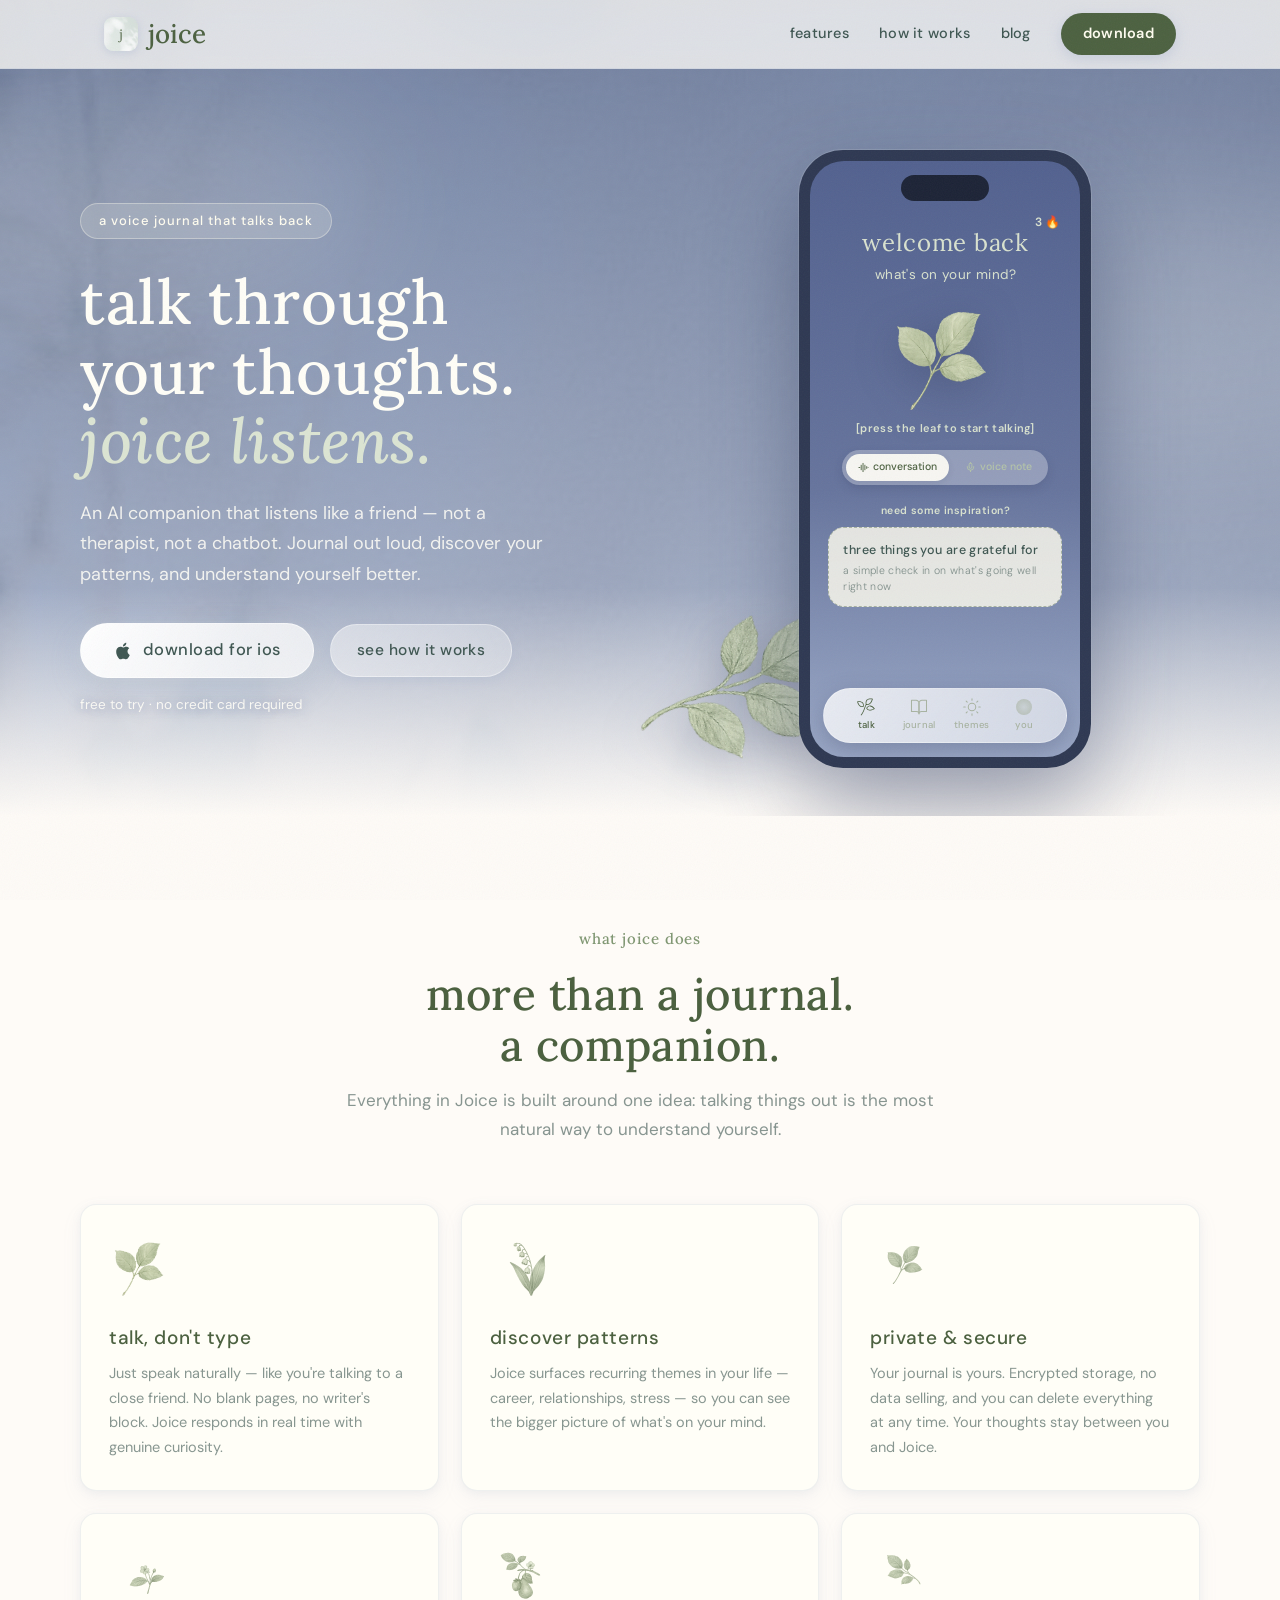
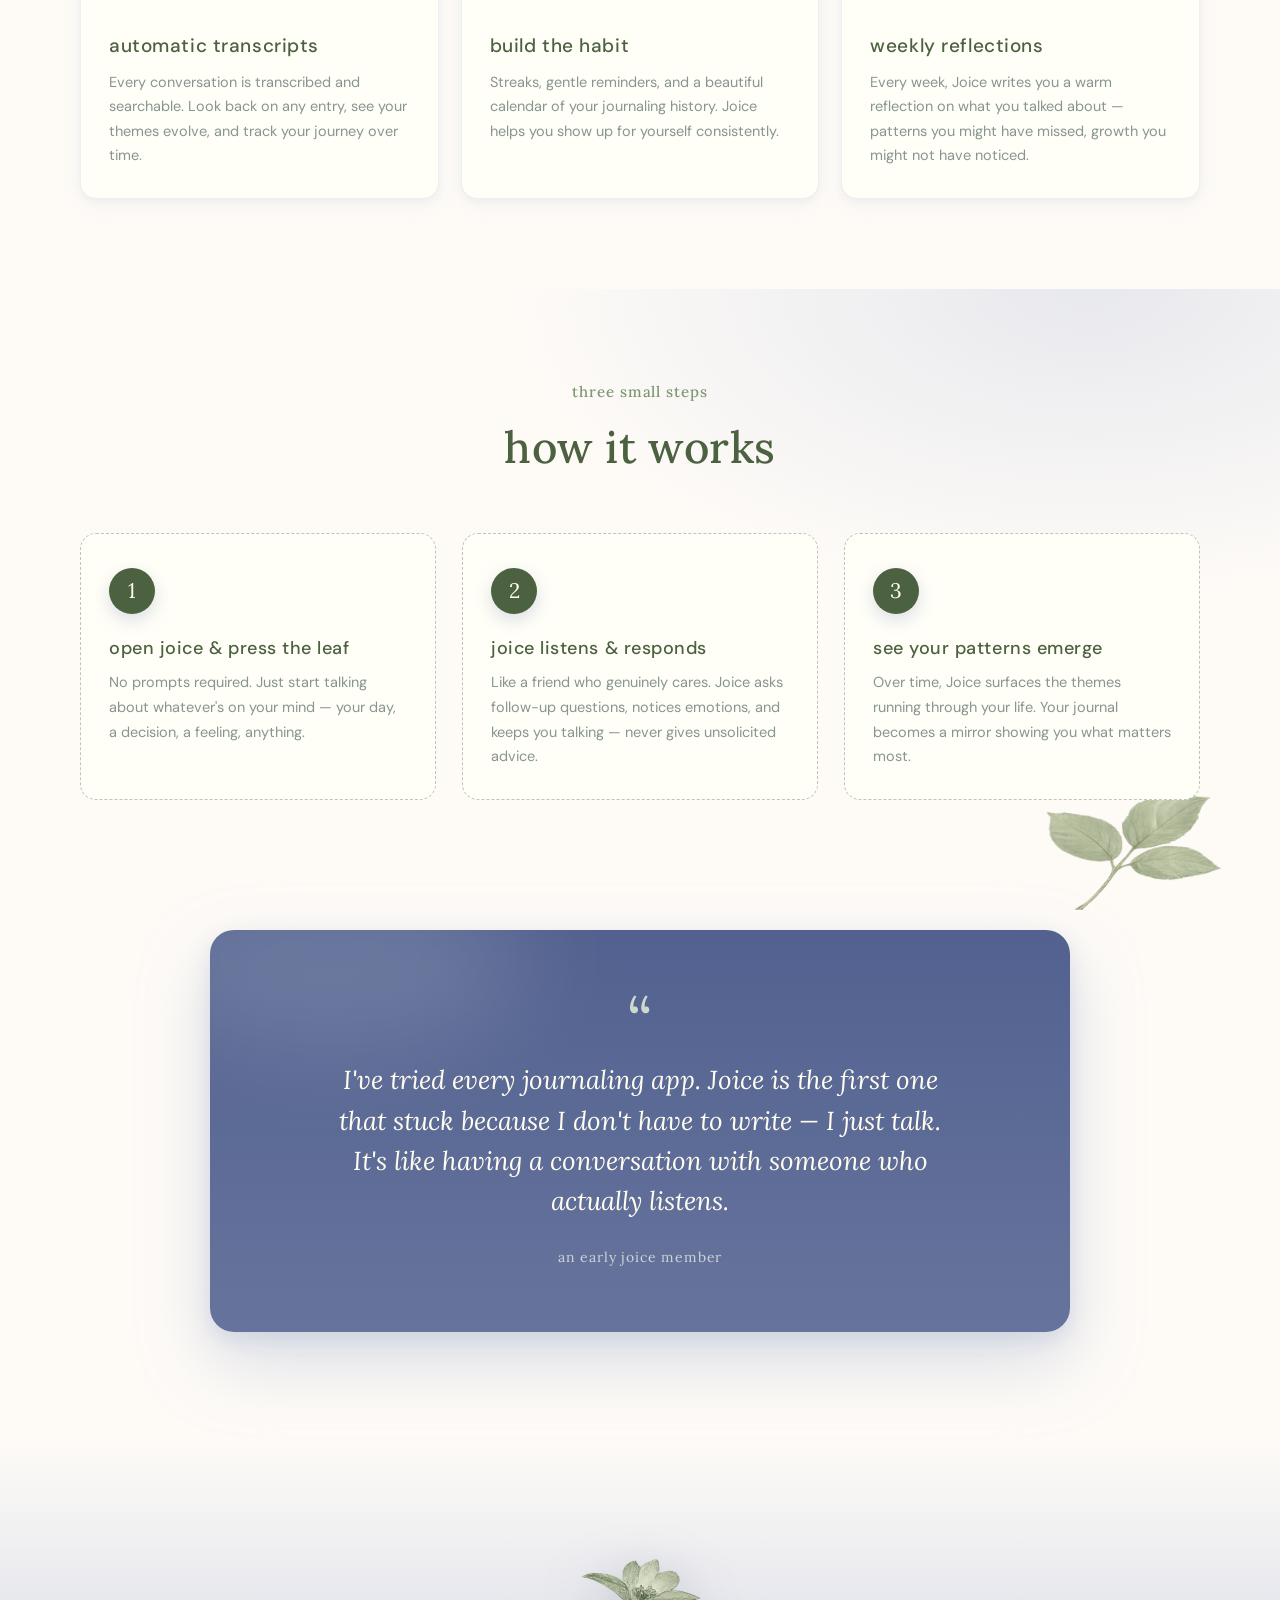
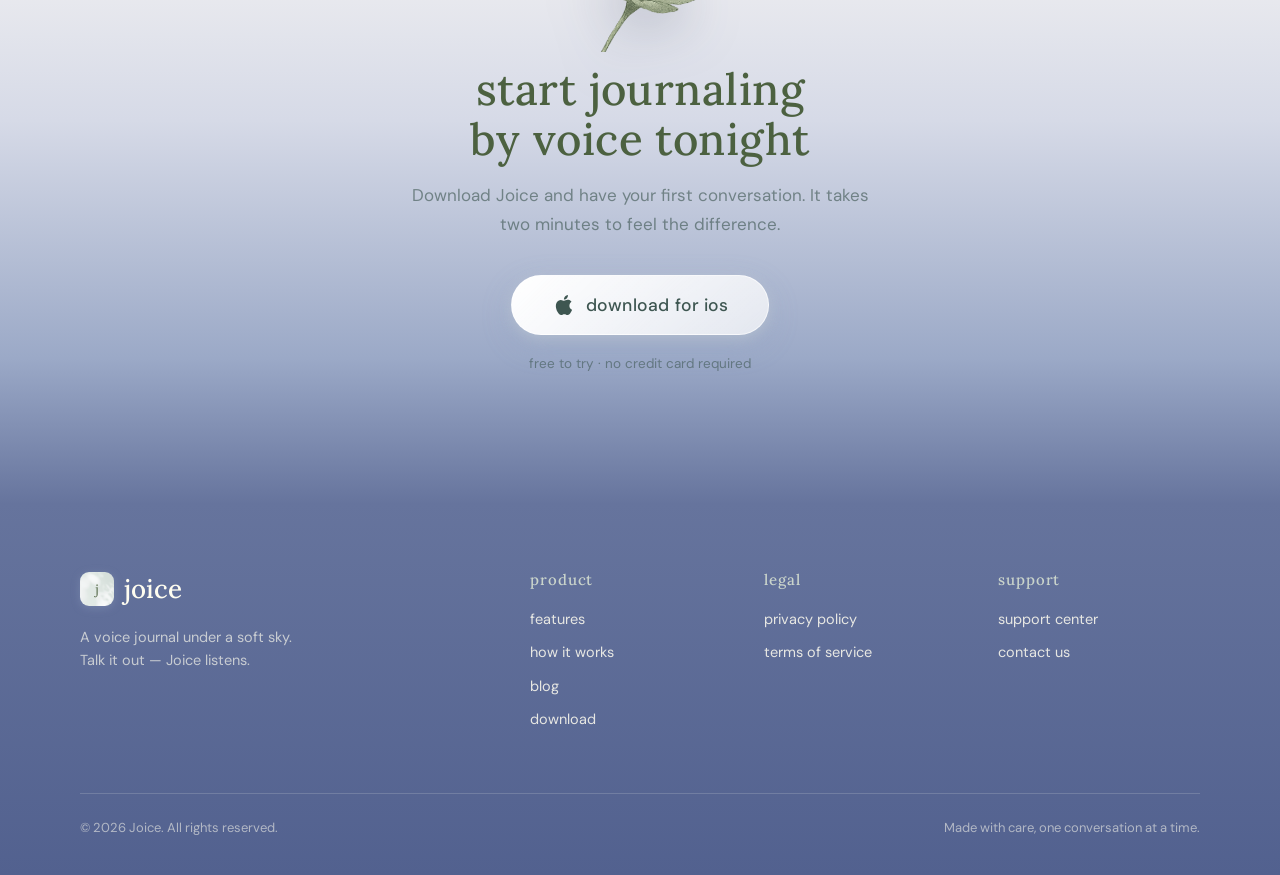
==== commit 2f433aa6: "Add blog section and automated twice-daily post pipeline - blog/ — timeline listing with search + ta" ====
--- a/index.html
+++ b/index.html
@@ -25,6 +25,7 @@
             <div class="nav-links">
                 <a href="#features">features</a>
                 <a href="#how-it-works">how it works</a>
+                <a href="blog/">blog</a>
                 <a href="#download" class="btn-nav">download</a>
             </div>
         </div>
@@ -204,6 +205,7 @@
                         <h4>product</h4>
                         <a href="#features">features</a>
                         <a href="#how-it-works">how it works</a>
+                        <a href="blog/">blog</a>
                         <a href="#download">download</a>
                     </div>
                     <div class="footer-col">
--- a/style.css
+++ b/style.css
@@ -1182,6 +1182,400 @@
 .support-section-heading { margin-bottom: 30px; }
 
 /* =====================================================
+   Blog — the joice journal
+   Day-sky hero, cream timeline cards along a sage rail,
+   frosted search capsule. Post pages read like paper.
+   ===================================================== */
+
+.blog-hero {
+    padding: 150px 24px 56px;
+    background:
+        radial-gradient(ellipse 820px 420px at 12% -10%, rgba(214, 218, 231, 0.85), transparent 68%),
+        radial-gradient(ellipse 700px 380px at 95% 10%, rgba(234, 233, 232, 0.9), transparent 65%),
+        var(--warm-white);
+    border-bottom: 1px solid rgba(var(--shadow-tint), 0.14);
+}
+
+.blog-hero h1 {
+    font-size: clamp(36px, 4.6vw, 52px);
+    line-height: 1.12;
+    margin-bottom: 14px;
+}
+
+.blog-hero-sub {
+    font-size: 17px;
+    color: var(--ink-soft);
+    line-height: 1.7;
+    max-width: 560px;
+    margin-bottom: 30px;
+}
+
+/* frosted glass search capsule, like the app's pills */
+.blog-search-wrap {
+    display: flex;
+    align-items: center;
+    gap: 12px;
+    max-width: 460px;
+    background: linear-gradient(135deg, rgba(255, 255, 255, 0.9), rgba(255, 255, 255, 0.62));
+    border: 0.5px solid rgba(255, 255, 255, 0.8);
+    border-radius: 999px;
+    padding: 6px 8px 6px 20px;
+    box-shadow:
+        0 4px 14px var(--glass-shadow),
+        0 10px 30px rgba(var(--shadow-tint), 0.18);
+    transition: box-shadow 0.25s ease;
+}
+
+.blog-search-wrap:focus-within {
+    box-shadow:
+        0 6px 18px var(--glass-shadow),
+        0 16px 40px rgba(var(--shadow-tint), 0.28);
+}
+
+.blog-search-wrap svg {
+    width: 18px;
+    height: 18px;
+    color: var(--fern-muted);
+    flex-shrink: 0;
+}
+
+#blog-search {
+    flex: 1;
+    border: none;
+    outline: none;
+    background: transparent;
+    font-family: var(--sans);
+    font-size: 15.5px;
+    color: var(--ink);
+    padding: 9px 12px 9px 0;
+    min-width: 0;
+}
+
+#blog-search::placeholder { color: var(--fern-muted); }
+
+.blog-chips {
+    display: flex;
+    flex-wrap: wrap;
+    gap: 8px;
+    margin-top: 18px;
+}
+
+.blog-chip {
+    font-family: var(--sans);
+    font-size: 12.5px;
+    font-weight: 600;
+    letter-spacing: 0.04em;
+    text-transform: lowercase;
+    color: var(--fern);
+    background: var(--pill-tint);
+    border: 1px solid rgba(168, 179, 161, 0.4);
+    border-radius: 999px;
+    padding: 6px 15px;
+    cursor: pointer;
+    transition: background 0.2s, color 0.2s, transform 0.2s;
+}
+
+.blog-chip:hover { transform: translateY(-1px); }
+
+.blog-chip.active {
+    background: var(--fern);
+    color: var(--cream-deep);
+    border-color: var(--fern);
+}
+
+/* timeline: cards hung on a soft sage rail */
+.blog-timeline { padding: 56px 24px 110px; }
+
+.blog-timeline .section-inner { max-width: 760px; }
+
+.blog-timeline-rail {
+    position: relative;
+    padding-left: 34px;
+}
+
+.blog-timeline-rail::before {
+    content: "";
+    position: absolute;
+    left: 8px;
+    top: 6px;
+    bottom: 6px;
+    width: 1.5px;
+    background: linear-gradient(180deg,
+        rgba(168, 179, 161, 0.9),
+        rgba(168, 179, 161, 0.35));
+}
+
+.blog-month {
+    position: relative;
+    font-family: var(--serif);
+    font-size: 15px;
+    font-weight: 500;
+    letter-spacing: 0.06em;
+    text-transform: lowercase;
+    color: var(--fern-muted);
+    margin: 36px 0 16px;
+}
+
+.blog-month:first-child { margin-top: 0; }
+
+.blog-month::before {
+    content: "";
+    position: absolute;
+    left: -32px;
+    top: 7px;
+    width: 13px;
+    height: 13px;
+    border-radius: 50%;
+    background: var(--fern);
+    border: 3px solid var(--warm-white);
+    box-shadow: 0 2px 8px rgba(var(--shadow-tint), 0.4);
+}
+
+.blog-card {
+    display: block;
+    background: var(--cream);
+    border: 1px solid rgba(var(--shadow-tint), 0.16);
+    border-radius: var(--radius-card);
+    padding: 26px 28px 22px;
+    margin-bottom: 18px;
+    text-decoration: none;
+    box-shadow:
+        0 2px 8px rgba(var(--shadow-tint), 0.10),
+        0 8px 20px rgba(var(--shadow-tint), 0.08);
+    transition: transform 0.35s cubic-bezier(0.22, 1, 0.36, 1), box-shadow 0.35s ease;
+}
+
+.blog-card:hover {
+    transform: translateY(-4px) rotate(-0.25deg);
+    box-shadow:
+        0 4px 12px rgba(var(--shadow-tint), 0.14),
+        0 20px 48px rgba(var(--shadow-tint), 0.22);
+}
+
+.blog-card-meta,
+.blog-post-meta {
+    display: flex;
+    align-items: center;
+    gap: 8px;
+    font-size: 12.5px;
+    font-weight: 600;
+    letter-spacing: 0.05em;
+    text-transform: lowercase;
+    color: var(--fern-muted);
+    margin-bottom: 10px;
+}
+
+.blog-meta-dot { opacity: 0.6; }
+
+.blog-card h2 {
+    font-size: 23px;
+    line-height: 1.25;
+    letter-spacing: 0.01em;
+    margin-bottom: 8px;
+}
+
+.blog-card p {
+    font-size: 14.5px;
+    color: var(--ink-soft);
+    line-height: 1.65;
+    margin-bottom: 14px;
+}
+
+.blog-card-tags,
+.blog-post-tags {
+    display: flex;
+    flex-wrap: wrap;
+    gap: 6px;
+}
+
+.blog-tag { font-size: 11px; padding: 5px 12px; text-decoration: none; }
+
+a.blog-tag:hover { background: rgba(168, 179, 161, 0.35); }
+
+.blog-empty {
+    font-family: var(--serif);
+    font-style: italic;
+    color: var(--fern-muted);
+    padding: 26px 0;
+}
+
+/* ---------- post page ---------- */
+
+.blog-post-page {
+    padding: 140px 24px 90px;
+    max-width: 720px;
+    margin: 0 auto;
+}
+
+.blog-back {
+    display: inline-block;
+    font-size: 14px;
+    font-weight: 600;
+    letter-spacing: 0.03em;
+    text-transform: lowercase;
+    color: var(--fern-muted);
+    text-decoration: none;
+    margin-bottom: 34px;
+    transition: color 0.2s;
+}
+
+.blog-back:hover { color: var(--fern); }
+
+.blog-post-head h1 {
+    font-size: clamp(32px, 4.4vw, 44px);
+    line-height: 1.16;
+    margin-bottom: 14px;
+    text-wrap: balance;
+}
+
+.blog-post-desc {
+    font-family: var(--serif);
+    font-style: italic;
+    font-size: 18.5px;
+    color: var(--ink-soft);
+    line-height: 1.6;
+    margin-bottom: 20px;
+}
+
+.blog-post-head { margin-bottom: 40px; }
+
+.blog-post-body {
+    font-size: 16.5px;
+    line-height: 1.85;
+    color: var(--ink);
+}
+
+.blog-post-body p { margin-bottom: 22px; }
+
+.blog-post-body h2 {
+    font-size: 26px;
+    margin: 44px 0 16px;
+}
+
+.blog-post-body h3 {
+    font-family: var(--serif);
+    font-weight: 500;
+    text-transform: lowercase;
+    color: var(--fern);
+    font-size: 20px;
+    margin: 36px 0 12px;
+}
+
+.blog-post-body a {
+    color: var(--fern);
+    text-decoration: underline;
+    text-decoration-color: rgba(128, 151, 115, 0.5);
+    text-underline-offset: 3px;
+}
+
+.blog-post-body a:hover { text-decoration-color: var(--fern); }
+
+.blog-post-body blockquote {
+    border-left: 3px solid var(--sage);
+    padding-left: 20px;
+    margin: 26px 0;
+    font-family: var(--serif);
+    font-style: italic;
+    color: var(--ink-soft);
+}
+
+.blog-post-body ul,
+.blog-post-body ol {
+    padding-left: 26px;
+    margin-bottom: 22px;
+}
+
+.blog-post-body li { margin-bottom: 8px; }
+
+/* sources — a dashed prompt-card, like the app's idea cards */
+.blog-sources {
+    margin-top: 48px;
+    background: var(--cream-deep);
+    border: 1.5px dashed rgba(168, 179, 161, 0.8);
+    border-radius: var(--radius-card);
+    padding: 26px 28px;
+}
+
+.blog-sources h2 {
+    font-size: 19px;
+    margin-bottom: 14px;
+}
+
+.blog-sources ul { list-style: none; }
+
+.blog-sources li {
+    font-size: 14px;
+    line-height: 1.6;
+    margin-bottom: 10px;
+    padding-left: 18px;
+    position: relative;
+}
+
+.blog-sources li::before {
+    content: "\2022";
+    position: absolute;
+    left: 2px;
+    color: var(--sage);
+}
+
+.blog-sources a {
+    color: var(--fern);
+    text-decoration: underline;
+    text-decoration-color: rgba(128, 151, 115, 0.5);
+    text-underline-offset: 3px;
+}
+
+.blog-sources a:hover { text-decoration-color: var(--fern); }
+
+.blog-source-pub { color: var(--fern-muted); }
+
+/* app plug card at the foot of every essay */
+.blog-app-cta {
+    display: flex;
+    align-items: center;
+    gap: 22px;
+    margin-top: 28px;
+    background: linear-gradient(180deg, var(--day-top), var(--day-mid));
+    border: 1px solid rgba(var(--shadow-tint), 0.22);
+    border-radius: var(--radius-card);
+    padding: 26px 28px;
+    box-shadow:
+        0 4px 12px rgba(var(--shadow-tint), 0.10),
+        0 16px 40px rgba(var(--shadow-tint), 0.14);
+}
+
+.blog-cta-leaf {
+    width: 58px;
+    flex-shrink: 0;
+    animation: sway 7s ease-in-out infinite;
+}
+
+.blog-app-cta h2 { font-size: 21px; margin-bottom: 4px; }
+
+.blog-app-cta p {
+    font-size: 14px;
+    color: var(--ink-soft);
+    line-height: 1.55;
+}
+
+.blog-app-cta .btn-primary {
+    margin-left: auto;
+    flex-shrink: 0;
+    min-height: 46px;
+    padding: 10px 26px;
+    font-size: 15px;
+}
+
+@media (max-width: 620px) {
+    .blog-hero { padding: 128px 20px 44px; }
+    .blog-timeline-rail { padding-left: 26px; }
+    .blog-month::before { left: -24px; width: 11px; height: 11px; }
+    .blog-card { padding: 22px 20px 18px; }
+    .blog-app-cta { flex-direction: column; text-align: center; }
+    .blog-app-cta .btn-primary { margin-left: 0; }
+}
+
+/* =====================================================
    Motion preferences
    ===================================================== */
 
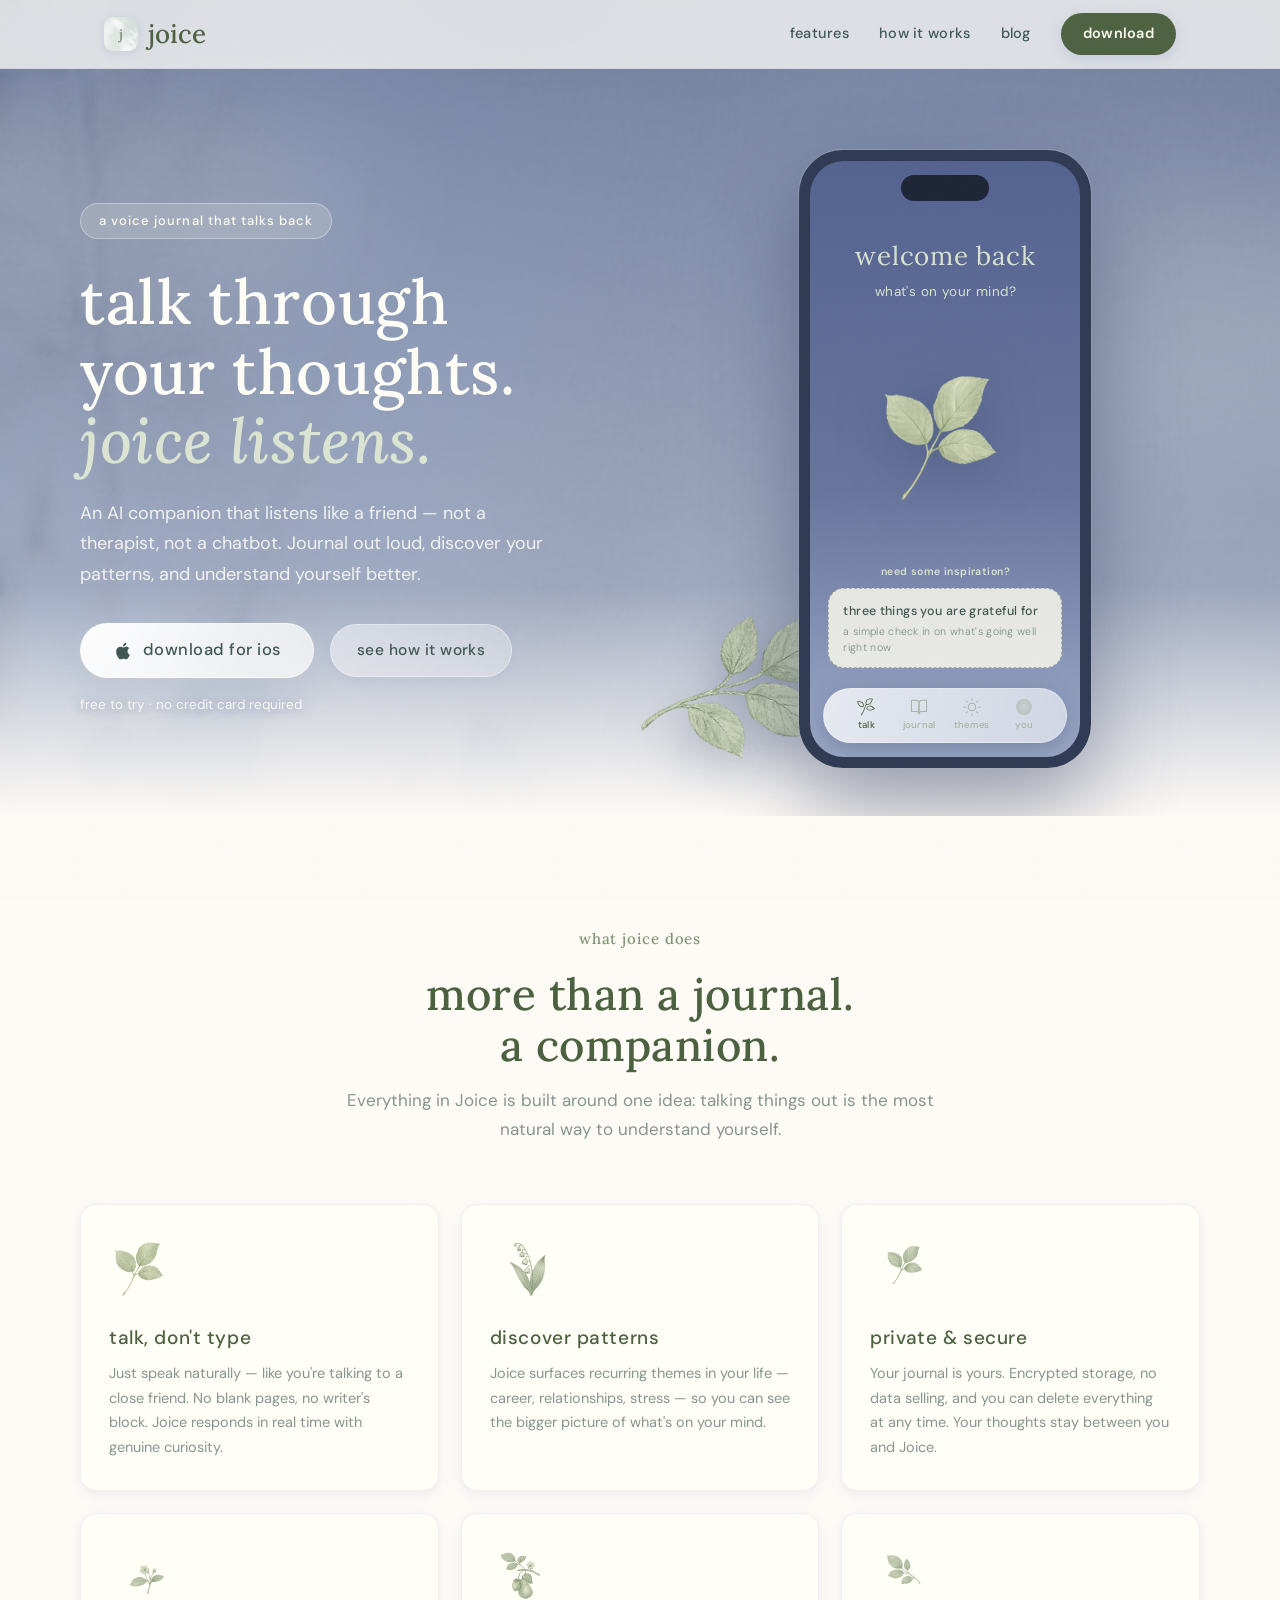
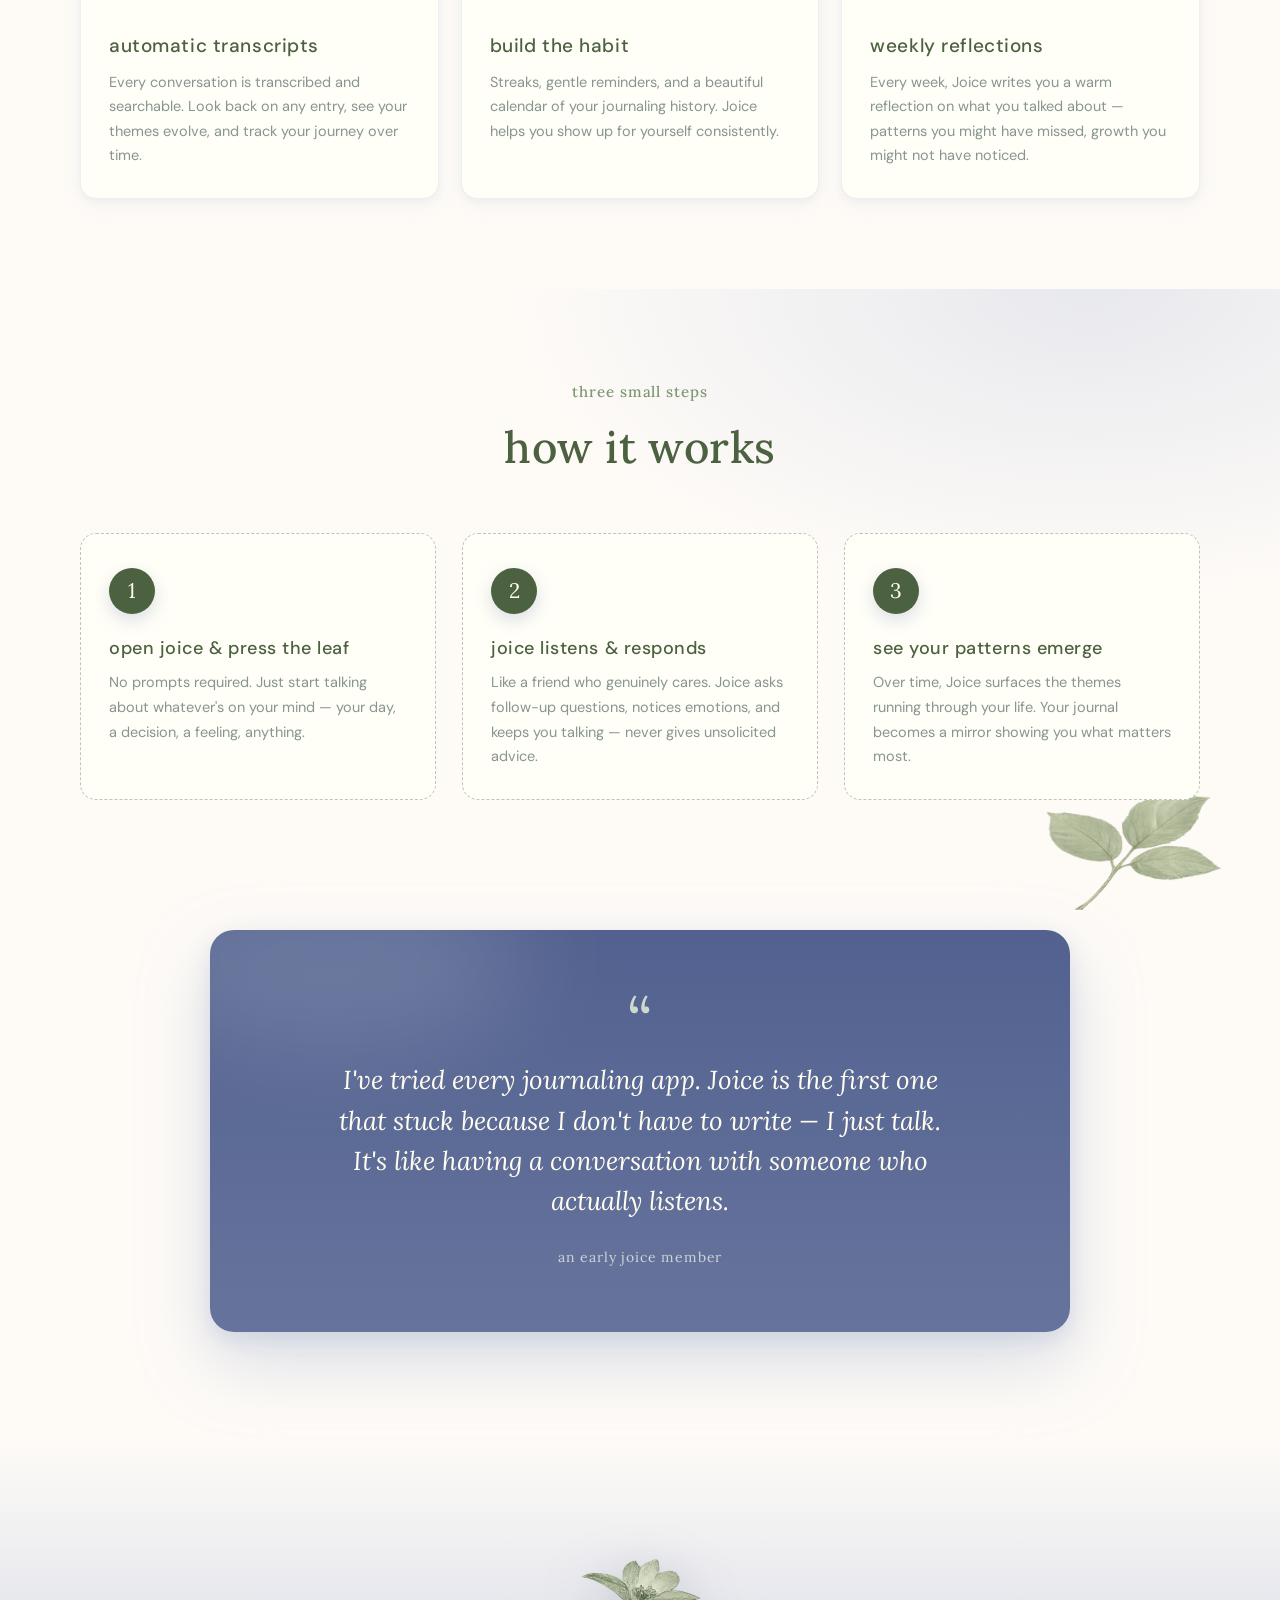
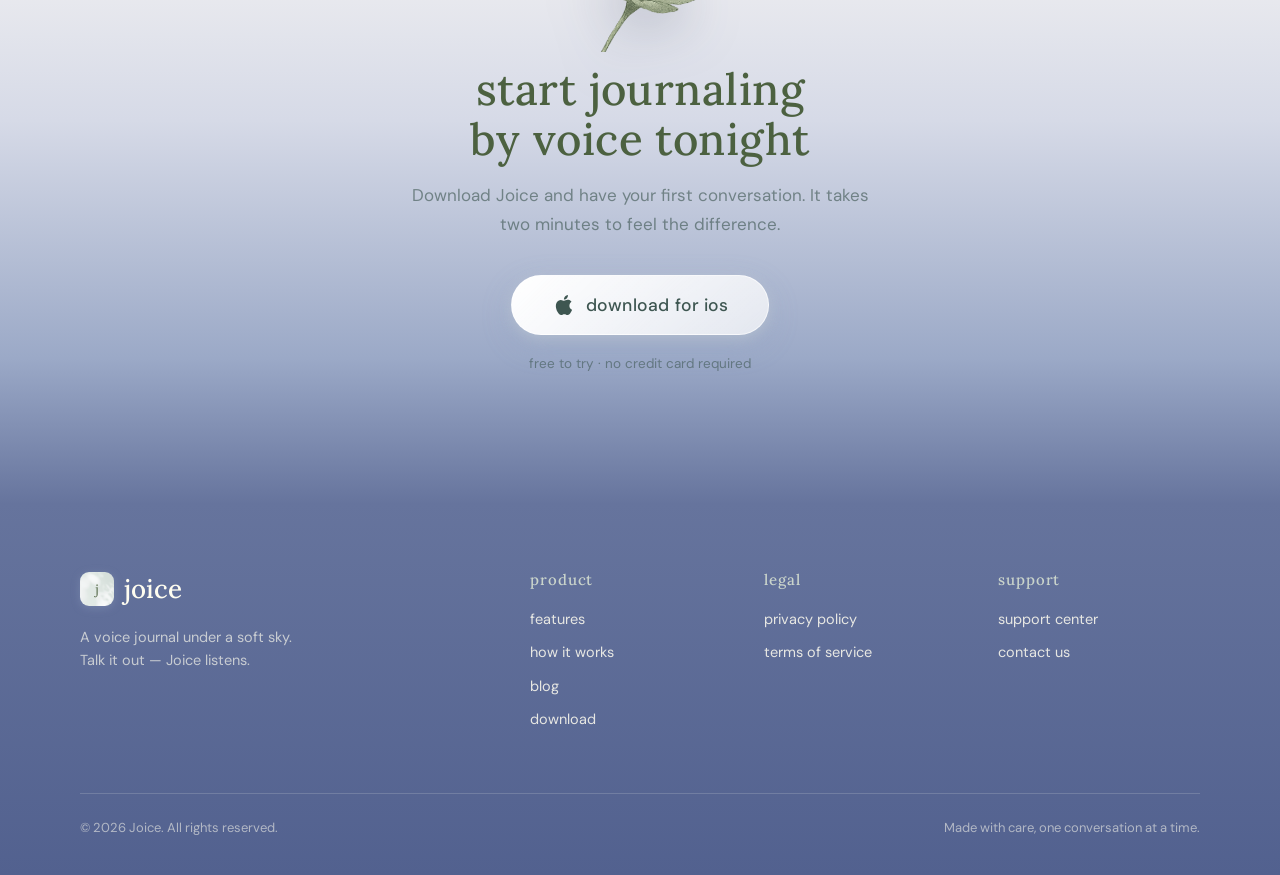
==== commit abde8be8: "Declutter the hero phone demo Remove the streak badge, tap instruction, and capture-mode toggle from" ====
--- a/index.html
+++ b/index.html
@@ -51,21 +51,9 @@
                 <div class="phone-mockup">
                     <div class="phone-screen">
                         <div class="mock-island"></div>
-                        <div class="mock-streak">3 🔥</div>
                         <div class="mock-greeting">welcome back</div>
                         <div class="mock-prompt-line">what's on your mind?</div>
                         <img class="mock-leaf" src="assets/leaf-branch.png" alt="Watercolor leaf branch — tap to start talking">
-                        <div class="mock-instruction">[press the leaf to start talking]</div>
-                        <div class="mock-toggle">
-                            <div class="mock-seg active">
-                                <svg viewBox="0 0 24 24" fill="none" stroke="currentColor" stroke-width="2" stroke-linecap="round"><path d="M2 12h2m3-5v10m4-14v18m4-14v10m4-7v4m3-2h.01"/></svg>
-                                conversation
-                            </div>
-                            <div class="mock-seg">
-                                <svg viewBox="0 0 24 24" fill="none" stroke="currentColor" stroke-width="2" stroke-linecap="round" stroke-linejoin="round"><path d="M12 2a3 3 0 0 0-3 3v6a3 3 0 0 0 6 0V5a3 3 0 0 0-3-3z"/><path d="M19 10v1a7 7 0 0 1-14 0v-1m7 8v3"/></svg>
-                                voice note
-                            </div>
-                        </div>
                         <div class="mock-inspo-label">need some inspiration?</div>
                         <div class="mock-idea">
                             <div class="mock-idea-title">three things you are grateful for</div>
--- a/style.css
+++ b/style.css
@@ -417,7 +417,7 @@
 /* =====================================================
    Phone mockup — the production Talk screen
    (HomeView idleLayer: greeting, leaf call button,
-   capture toggle, prompt ideas, glass tab bar)
+   prompt ideas, glass tab bar)
    ===================================================== */
 
 .phone-mockup {
@@ -455,82 +455,35 @@
     border-radius: 999px;
 }
 
-.mock-streak {
-    position: absolute;
-    top: 52px;
-    right: 20px;
-    font-size: 12px;
-    font-weight: 600;
-    color: var(--fern-night);
-}
-
 .mock-greeting {
     font-family: var(--serif);
-    font-size: 24px;
+    font-size: 26px;
     letter-spacing: 0.03em;
     color: var(--fern-night);
     text-align: center;
     line-height: 1.3;
-    margin: 14px 0 6px;
+    margin: 26px 0 8px;
 }
 
 .mock-prompt-line {
     font-size: 13.5px;
     letter-spacing: 0.03em;
     color: var(--fern-night);
-    margin-bottom: 10px;
-}
-
-/* the leaf IS the call button — it breathes */
+}
+
+/* the leaf IS the call button — it breathes,
+   floating in the open sky between prompt and ideas */
 .mock-leaf {
-    width: 118px;
+    width: 148px;
     height: auto;
-    margin: 4px 0 6px;
-    filter: drop-shadow(0 10px 22px rgba(45, 55, 90, 0.35));
+    margin: auto 0;
+    filter: drop-shadow(0 12px 26px rgba(45, 55, 90, 0.35));
     animation: breathe 2.4s ease-in-out infinite;
 }
 
 @keyframes breathe {
     0%, 100% { transform: scale(1); }
     50% { transform: scale(1.05); }
-}
-
-.mock-instruction {
-    font-size: 11px;
-    font-weight: 600;
-    letter-spacing: 0.03em;
-    color: var(--fern-night);
-    margin-bottom: 12px;
-}
-
-/* CaptureModeToggle — glass capsule, cream selected segment */
-.mock-toggle {
-    display: flex;
-    gap: 4px;
-    padding: 4px;
-    background: rgba(255, 255, 255, 0.3);
-    border-radius: 999px;
-    box-shadow: 0 4px 10px rgba(45, 55, 90, 0.15);
-    margin-bottom: 18px;
-}
-
-.mock-seg {
-    display: inline-flex;
-    align-items: center;
-    gap: 4px;
-    font-size: 10.5px;
-    font-weight: 500;
-    color: var(--fern-muted-night);
-    padding: 5px 12px;
-    border-radius: 999px;
-}
-
-.mock-seg svg { width: 11px; height: 11px; }
-
-.mock-seg.active {
-    background: rgba(255, 254, 247, 0.92);
-    color: var(--fern);
-    box-shadow: 0 2px 6px rgba(45, 55, 90, 0.12);
 }
 
 .mock-inspo-label {
@@ -570,7 +523,7 @@
 /* GlassTabBar — frosted capsule: talk · journal · themes · you */
 .mock-tabbar {
     width: 244px;
-    margin-top: auto;
+    margin-top: 20px;
     background: linear-gradient(135deg, rgba(255, 255, 255, 0.8), rgba(255, 255, 255, 0.56));
     border: 1px solid rgba(255, 255, 255, 0.3);
     border-radius: 999px;
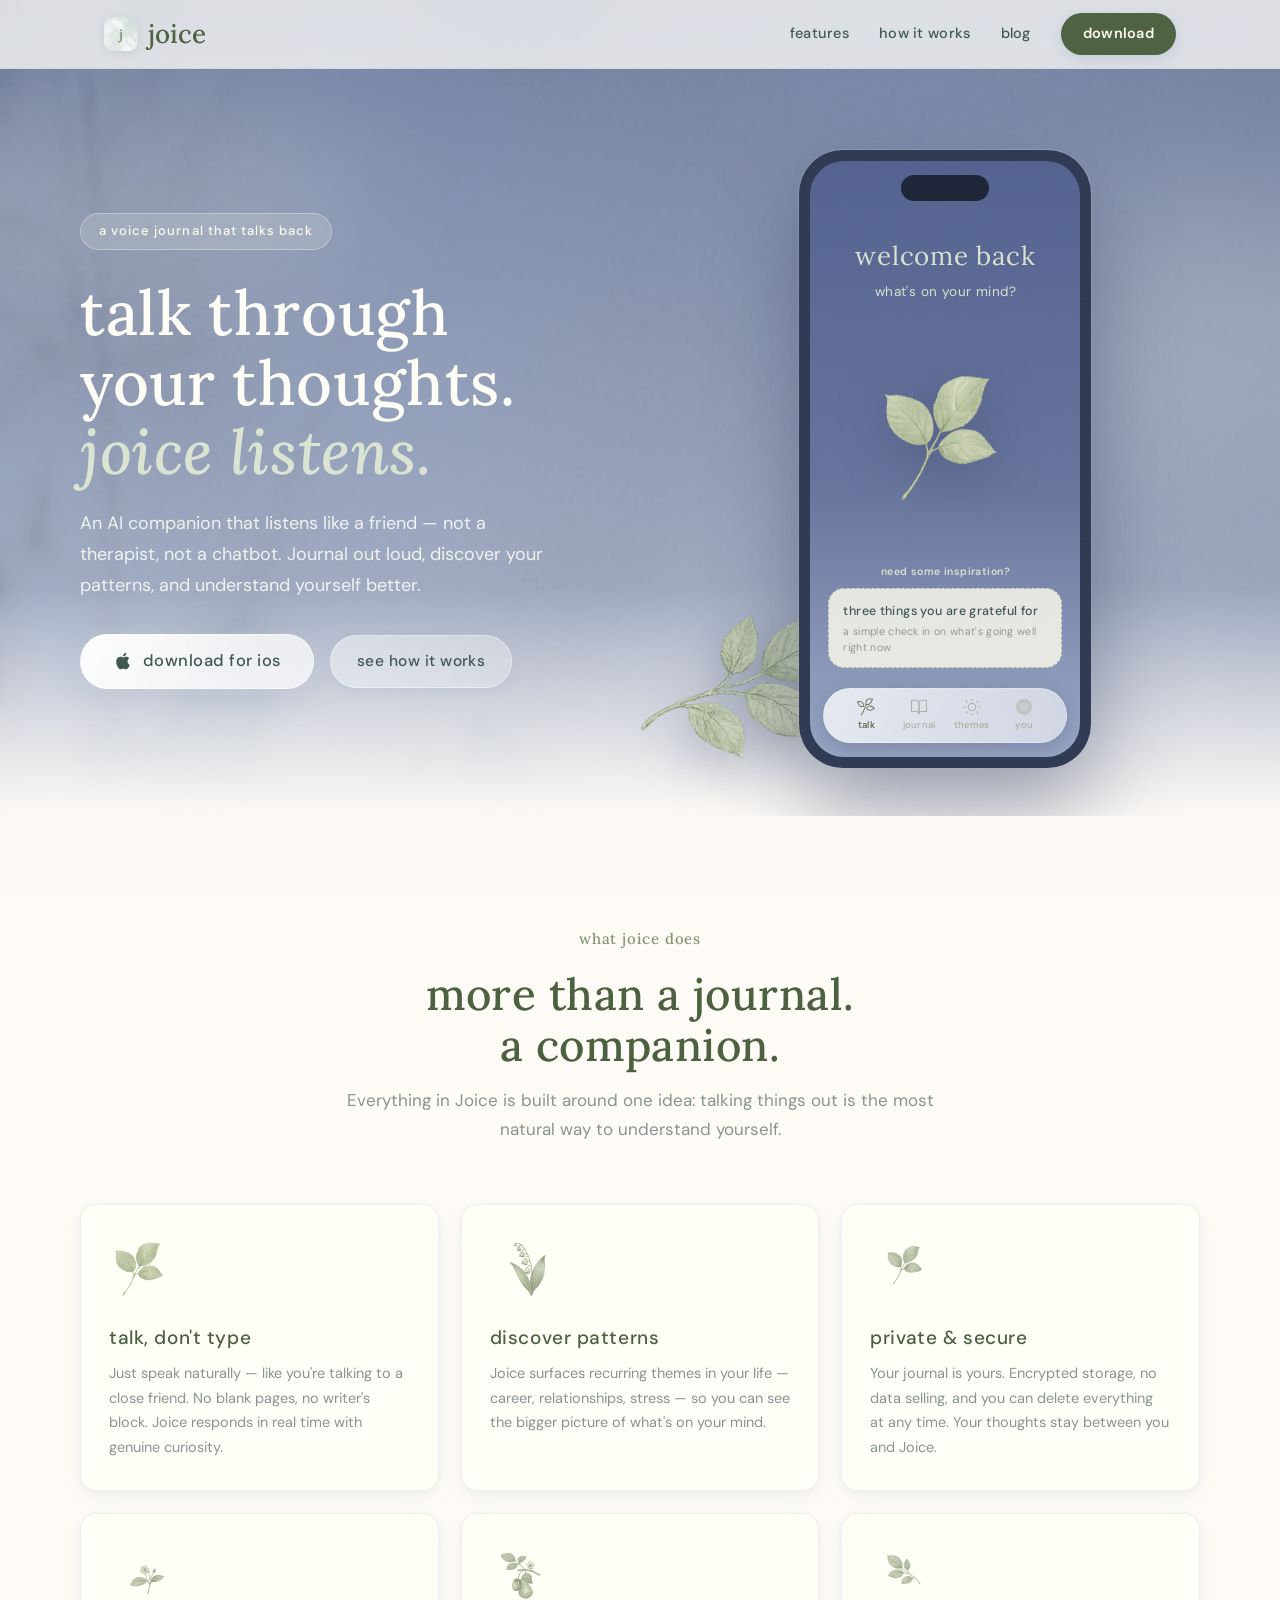
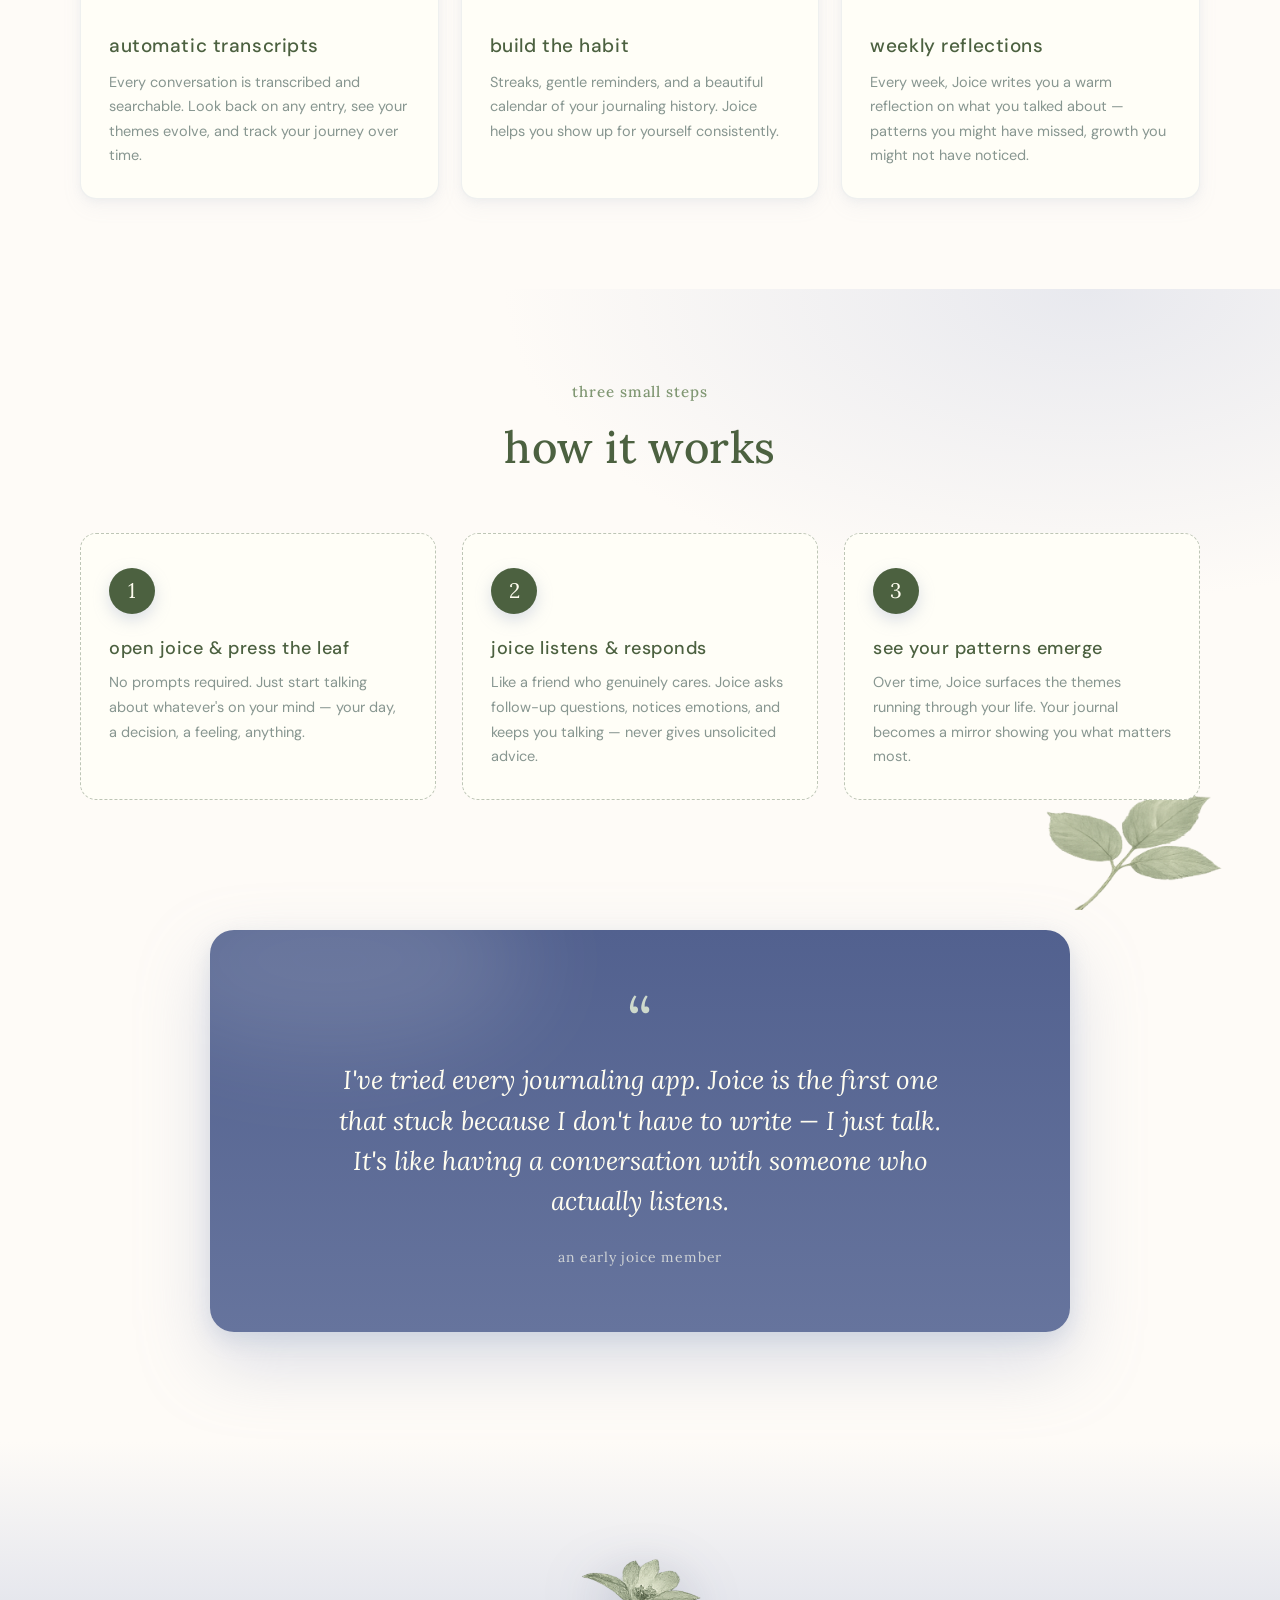
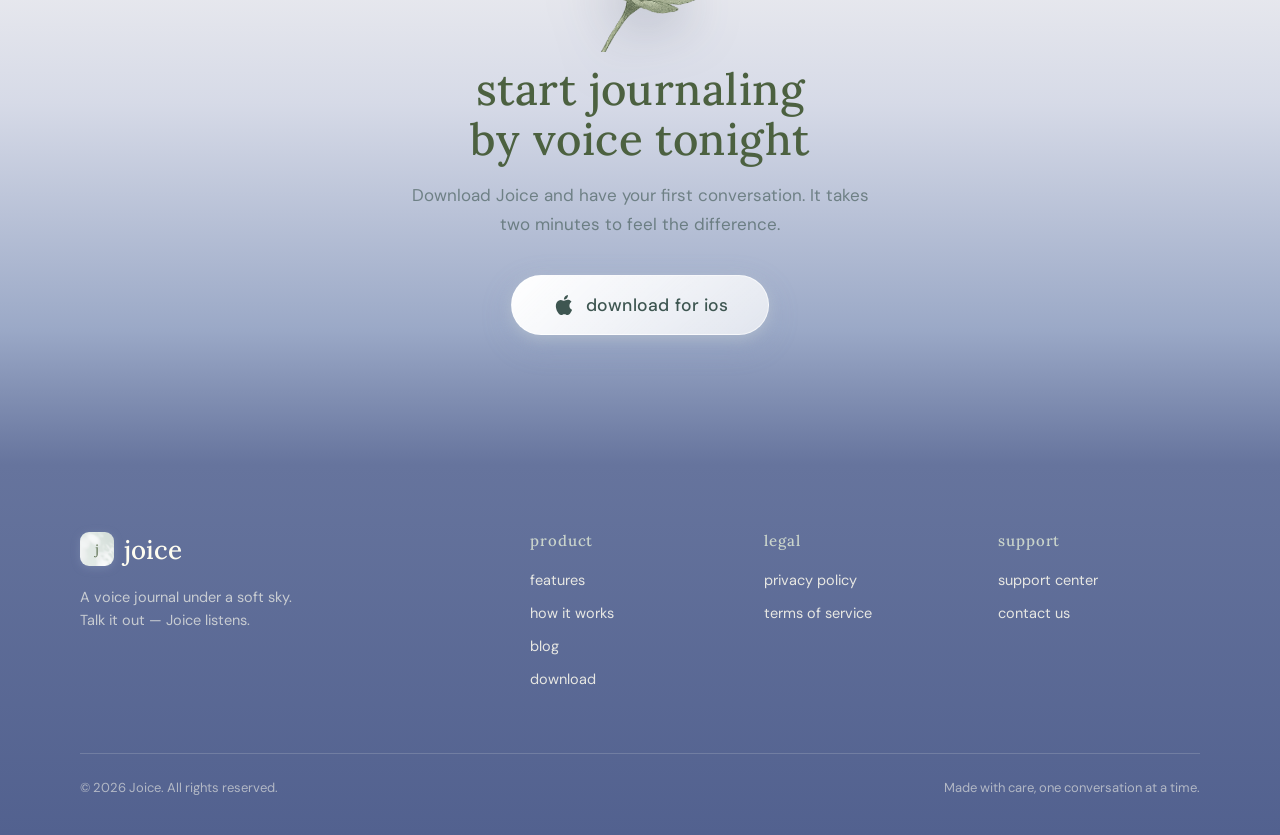
==== commit 3c36f73e: "Remove free-trial claims across the site The app has no free trial: drop the "free to try - no credi" ====
--- a/index.html
+++ b/index.html
@@ -16,6 +16,38 @@
     <link rel="preconnect" href="https://fonts.gstatic.com" crossorigin>
     <link href="https://fonts.googleapis.com/css2?family=Lora:ital,wght@0,400;0,500;0,600;1,400;1,500&family=DM+Sans:ital,opsz,wght@0,9..40,300;0,9..40,400;0,9..40,500;0,9..40,600;0,9..40,700;1,9..40,400&display=swap" rel="stylesheet">
     <link rel="stylesheet" href="style.css">
+    <link rel="alternate" type="application/rss+xml" title="the joice journal" href="https://joiceapp.com/blog/feed.xml">
+    <script type="application/ld+json">
+    {
+      "@context": "https://schema.org",
+      "@graph": [
+        {
+          "@type": "Organization",
+          "@id": "https://joiceapp.com/#org",
+          "name": "Joice",
+          "url": "https://joiceapp.com",
+          "logo": "https://joiceapp.com/assets/joice-icon.png",
+          "sameAs": ["https://apps.apple.com/us/app/joice-journal-by-conversation/id6759027458"]
+        },
+        {
+          "@type": "WebSite",
+          "name": "Joice",
+          "url": "https://joiceapp.com",
+          "publisher": {"@id": "https://joiceapp.com/#org"}
+        },
+        {
+          "@type": "SoftwareApplication",
+          "name": "Joice — Journal by Conversation",
+          "operatingSystem": "iOS",
+          "applicationCategory": "LifestyleApplication",
+          "description": "A voice journaling app with an AI companion that listens like a friend. Talk out loud, get transcripts, and discover the recurring themes in your life.",
+          "url": "https://apps.apple.com/us/app/joice-journal-by-conversation/id6759027458",
+          "offers": {"@type": "Offer", "price": "0", "priceCurrency": "USD"},
+          "publisher": {"@id": "https://joiceapp.com/#org"}
+        }
+      ]
+    }
+    </script>
 </head>
 <body>
     <!-- Nav -->
@@ -26,7 +58,7 @@
                 <a href="#features">features</a>
                 <a href="#how-it-works">how it works</a>
                 <a href="blog/">blog</a>
-                <a href="#download" class="btn-nav">download</a>
+                <a href="https://apps.apple.com/us/app/joice-journal-by-conversation/id6759027458" class="btn-nav">download</a>
             </div>
         </div>
     </nav>
@@ -39,13 +71,12 @@
                 <h1>talk through your thoughts. <em>joice listens.</em></h1>
                 <p class="hero-sub">An AI companion that listens like a friend — not a therapist, not a chatbot. Journal out loud, discover your patterns, and understand yourself better.</p>
                 <div class="hero-cta">
-                    <a href="#download" class="btn-primary">
+                    <a href="https://apps.apple.com/us/app/joice-journal-by-conversation/id6759027458" class="btn-primary">
                         <svg width="20" height="20" viewBox="0 0 24 24" fill="currentColor"><path d="M18.71 19.5c-.83 1.24-1.71 2.45-3.05 2.47-1.34.03-1.77-.79-3.29-.79-1.53 0-2 .77-3.27.82-1.31.05-2.3-1.32-3.14-2.53C4.25 17 2.94 12.45 4.7 9.39c.87-1.52 2.43-2.48 4.12-2.51 1.28-.02 2.5.87 3.29.87.78 0 2.26-1.07 3.8-.91.65.03 2.47.26 3.64 1.98-.09.06-2.17 1.28-2.15 3.81.03 3.02 2.65 4.03 2.68 4.04-.03.07-.42 1.44-1.38 2.83M13 3.5c.73-.83 1.94-1.46 2.94-1.5.13 1.17-.34 2.35-1.04 3.19-.69.85-1.83 1.51-2.95 1.42-.15-1.15.41-2.35 1.05-3.11z"/></svg>
                         download for ios
                     </a>
                     <a href="#how-it-works" class="btn-ghost">see how it works</a>
                 </div>
-                <p class="hero-note">free to try · no credit card required</p>
             </div>
             <div class="hero-visual">
                 <div class="phone-mockup">
@@ -173,11 +204,10 @@
             <h2>start journaling by voice tonight</h2>
             <p>Download Joice and have your first conversation. It takes two minutes to feel the difference.</p>
         </div>
-        <a href="#" class="btn-primary btn-large reveal">
+        <a href="https://apps.apple.com/us/app/joice-journal-by-conversation/id6759027458" class="btn-primary btn-large reveal">
             <svg width="24" height="24" viewBox="0 0 24 24" fill="currentColor"><path d="M18.71 19.5c-.83 1.24-1.71 2.45-3.05 2.47-1.34.03-1.77-.79-3.29-.79-1.53 0-2 .77-3.27.82-1.31.05-2.3-1.32-3.14-2.53C4.25 17 2.94 12.45 4.7 9.39c.87-1.52 2.43-2.48 4.12-2.51 1.28-.02 2.5.87 3.29.87.78 0 2.26-1.07 3.8-.91.65.03 2.47.26 3.64 1.98-.09.06-2.17 1.28-2.15 3.81.03 3.02 2.65 4.03 2.68 4.04-.03.07-.42 1.44-1.38 2.83M13 3.5c.73-.83 1.94-1.46 2.94-1.5.13 1.17-.34 2.35-1.04 3.19-.69.85-1.83 1.51-2.95 1.42-.15-1.15.41-2.35 1.05-3.11z"/></svg>
             download for ios
         </a>
-        <p class="cta-note">free to try · no credit card required</p>
     </section>
 
     <!-- Footer -->
@@ -194,7 +224,7 @@
                         <a href="#features">features</a>
                         <a href="#how-it-works">how it works</a>
                         <a href="blog/">blog</a>
-                        <a href="#download">download</a>
+                        <a href="https://apps.apple.com/us/app/joice-journal-by-conversation/id6759027458">download</a>
                     </div>
                     <div class="footer-col">
                         <h4>legal</h4>
--- a/style.css
+++ b/style.css
@@ -358,12 +358,6 @@
     margin-bottom: 16px;
 }
 
-.hero-note {
-    font-size: 13.5px;
-    color: rgba(255, 254, 247, 0.92);
-    text-shadow: 0 1px 12px rgba(82, 97, 143, 0.55);
-}
-
 /* staggered load-in */
 .hero-content > * {
     opacity: 0;
@@ -820,12 +814,6 @@
     color: var(--ink-soft);
     max-width: 460px;
     margin: 0 auto;
-}
-
-.cta-note {
-    margin-top: 18px;
-    font-size: 13.5px;
-    color: rgba(62, 86, 81, 0.6);
 }
 
 /* =====================================================
@@ -1519,6 +1507,32 @@
     font-size: 15px;
 }
 
+/* related essays under a post */
+.blog-related { margin-top: 84px; }
+
+.blog-related > h2 {
+    font-size: 22px;
+    margin-bottom: 28px;
+}
+
+.blog-related-grid {
+    display: grid;
+    grid-template-columns: repeat(2, 1fr);
+    gap: 18px;
+}
+
+.blog-related .blog-card { margin-bottom: 0; }
+
+.blog-related .blog-card h3 {
+    font-family: var(--serif);
+    font-weight: 500;
+    text-transform: lowercase;
+    color: var(--fern);
+    font-size: 19px;
+    line-height: 1.3;
+    margin-bottom: 8px;
+}
+
 @media (max-width: 620px) {
     .blog-hero { padding: 128px 20px 44px; }
     .blog-timeline-rail { padding-left: 26px; }
@@ -1526,6 +1540,7 @@
     .blog-card { padding: 22px 20px 18px; }
     .blog-app-cta { flex-direction: column; text-align: center; }
     .blog-app-cta .btn-primary { margin-left: 0; }
+    .blog-related-grid { grid-template-columns: 1fr; }
 }
 
 /* =====================================================
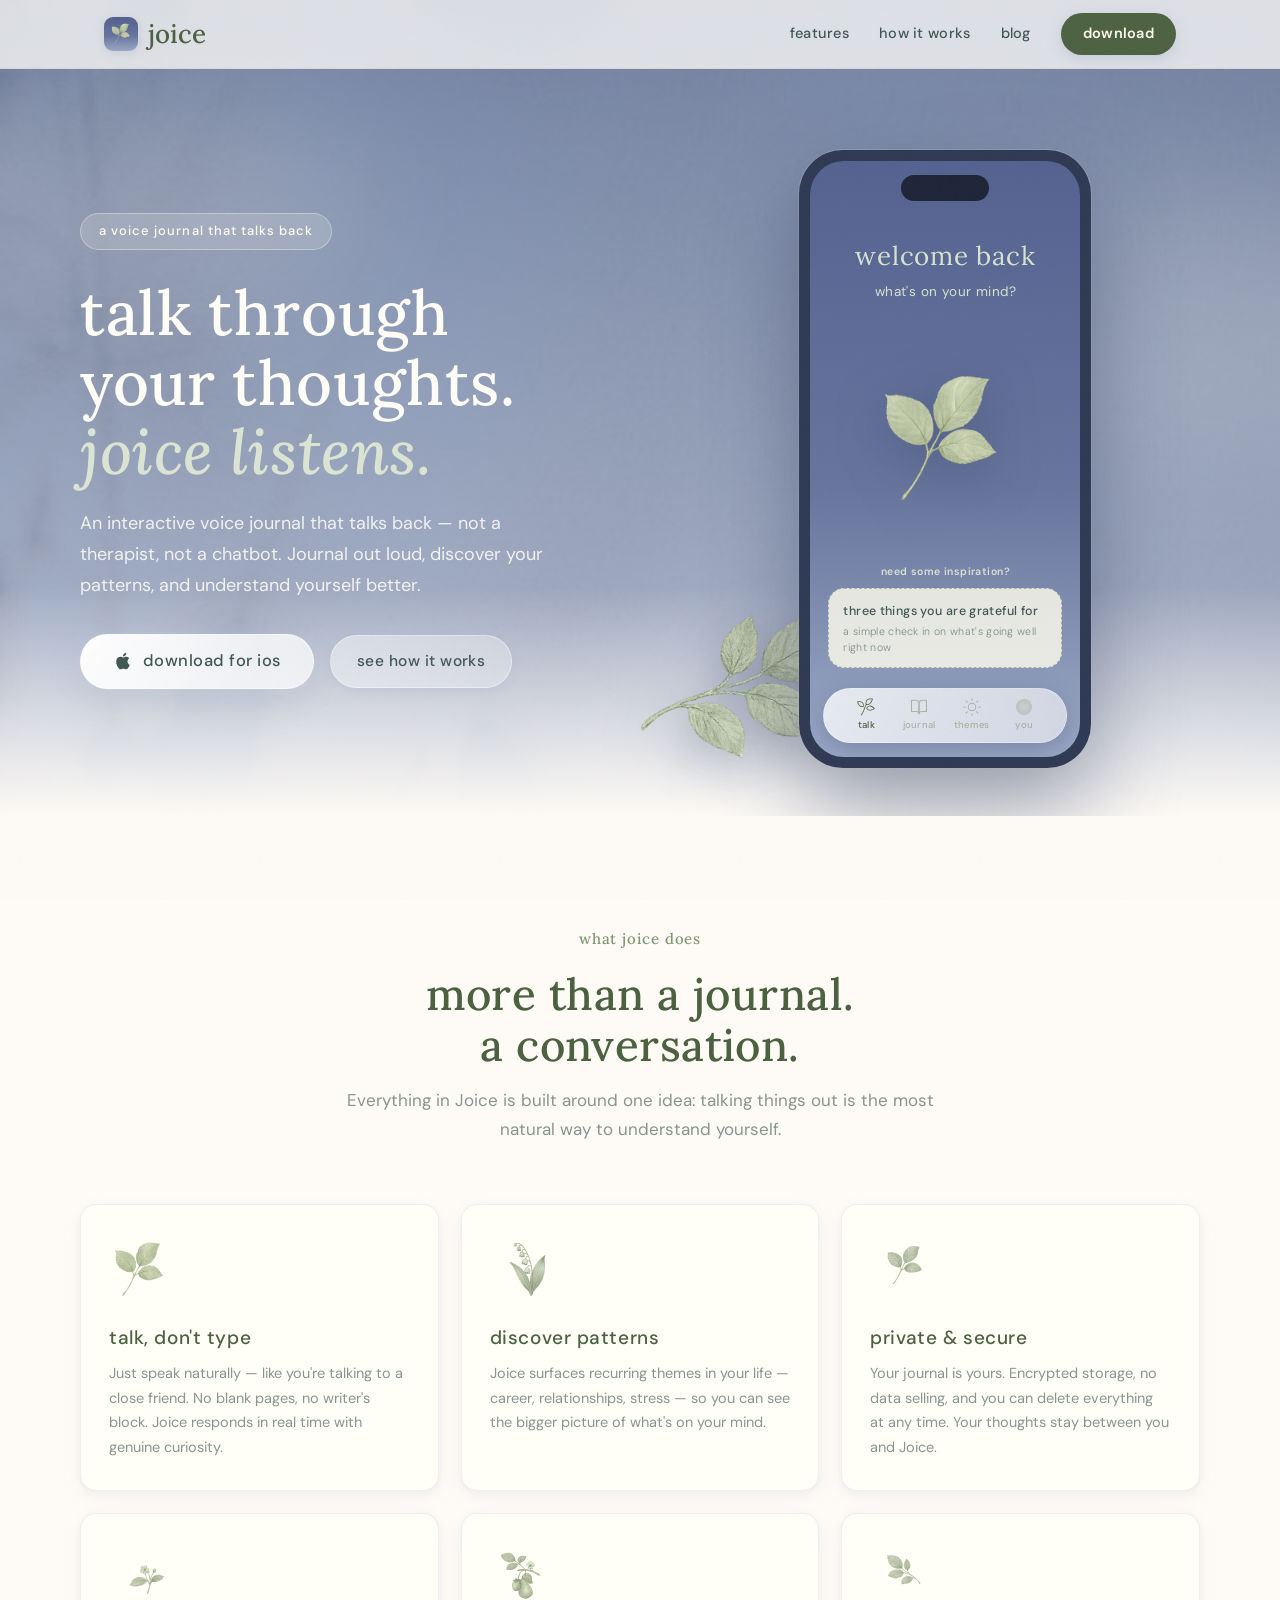
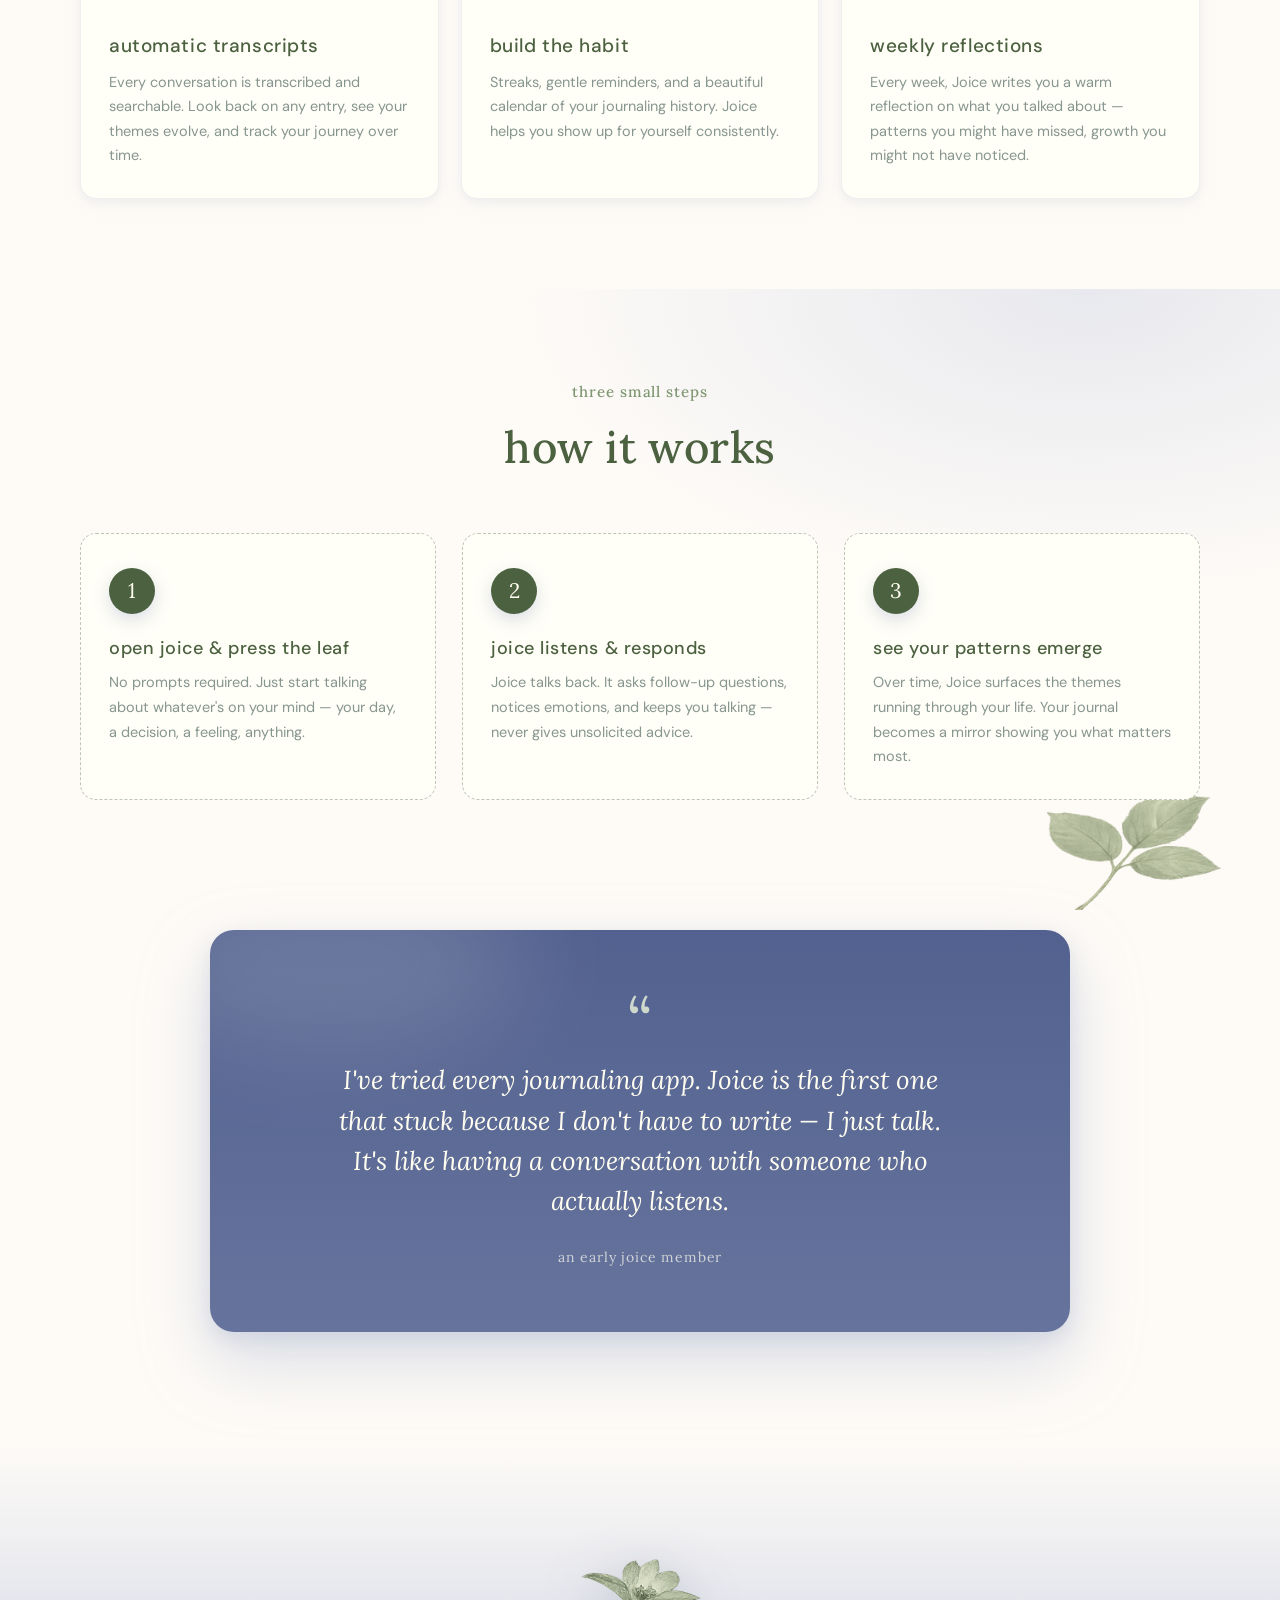
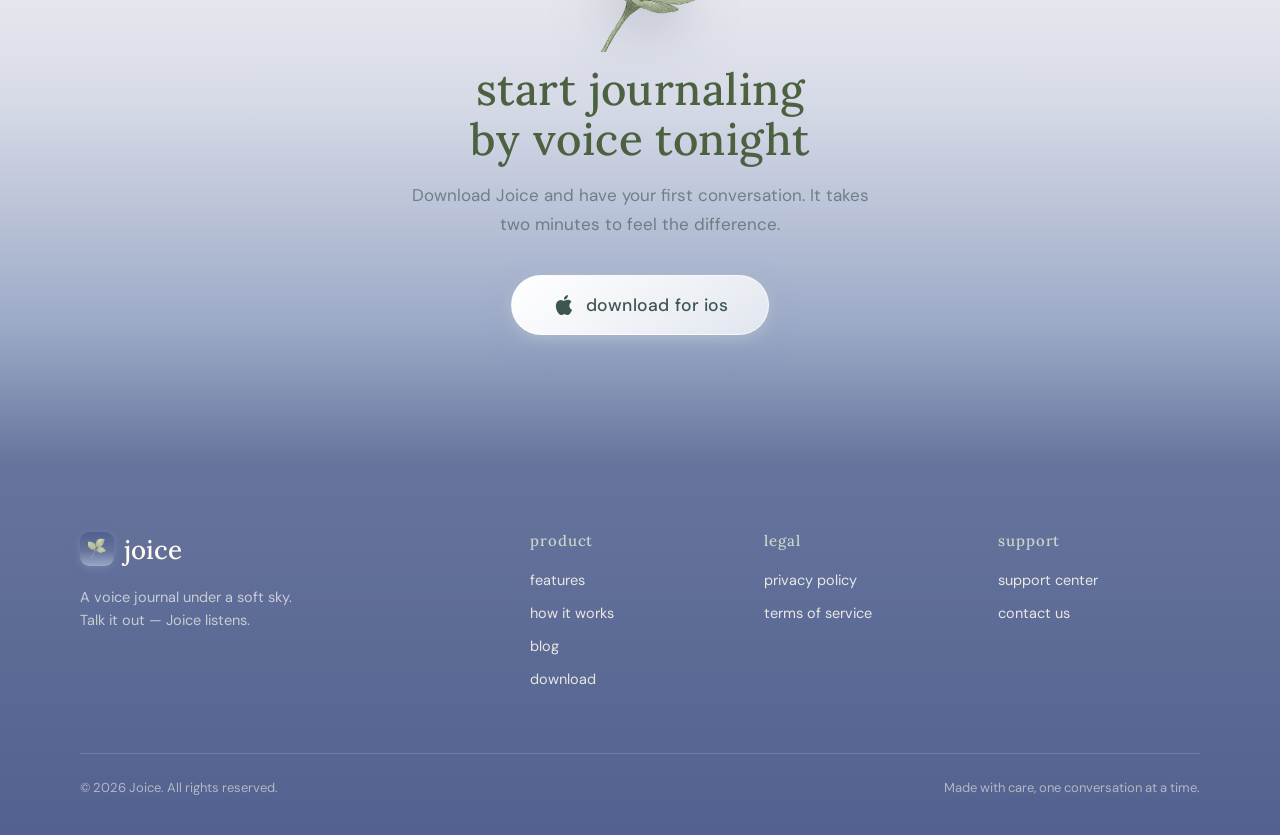
==== commit 6ce18411: "Remove companion framing from site copy; position Joice as a voice journal that talks back Co-Author" ====
--- a/index.html
+++ b/index.html
@@ -4,9 +4,9 @@
     <meta charset="UTF-8">
     <meta name="viewport" content="width=device-width, initial-scale=1.0">
     <title>Joice — Voice Journaling with AI</title>
-    <meta name="description" content="Journal by voice with an AI companion that listens like a friend. Process your thoughts, discover patterns, and build self-awareness — just by talking.">
+    <meta name="description" content="A daily voice journal that talks back. Speak your thoughts out loud, get transcripts, discover patterns, and build self-awareness — just by talking.">
     <meta property="og:title" content="Joice — Voice Journaling with AI">
-    <meta property="og:description" content="Journal by voice with an AI companion that listens like a friend.">
+    <meta property="og:description" content="A daily voice journal that talks back. Journal out loud and discover your patterns.">
     <meta property="og:type" content="website">
     <meta property="og:url" content="https://joiceapp.com">
     <meta property="og:image" content="https://joiceapp.com/assets/joice-icon.png">
@@ -40,7 +40,7 @@
           "name": "Joice — Journal by Conversation",
           "operatingSystem": "iOS",
           "applicationCategory": "LifestyleApplication",
-          "description": "A voice journaling app with an AI companion that listens like a friend. Talk out loud, get transcripts, and discover the recurring themes in your life.",
+          "description": "An interactive voice journaling app that talks back. Talk out loud, get transcripts, and discover the recurring themes in your life.",
           "url": "https://apps.apple.com/us/app/joice-journal-by-conversation/id6759027458",
           "offers": {"@type": "Offer", "price": "0", "priceCurrency": "USD"},
           "publisher": {"@id": "https://joiceapp.com/#org"}
@@ -69,7 +69,7 @@
             <div class="hero-content">
                 <div class="hero-badge">a voice journal that talks back</div>
                 <h1>talk through your thoughts. <em>joice listens.</em></h1>
-                <p class="hero-sub">An AI companion that listens like a friend — not a therapist, not a chatbot. Journal out loud, discover your patterns, and understand yourself better.</p>
+                <p class="hero-sub">An interactive voice journal that talks back — not a therapist, not a chatbot. Journal out loud, discover your patterns, and understand yourself better.</p>
                 <div class="hero-cta">
                     <a href="https://apps.apple.com/us/app/joice-journal-by-conversation/id6759027458" class="btn-primary">
                         <svg width="20" height="20" viewBox="0 0 24 24" fill="currentColor"><path d="M18.71 19.5c-.83 1.24-1.71 2.45-3.05 2.47-1.34.03-1.77-.79-3.29-.79-1.53 0-2 .77-3.27.82-1.31.05-2.3-1.32-3.14-2.53C4.25 17 2.94 12.45 4.7 9.39c.87-1.52 2.43-2.48 4.12-2.51 1.28-.02 2.5.87 3.29.87.78 0 2.26-1.07 3.8-.91.65.03 2.47.26 3.64 1.98-.09.06-2.17 1.28-2.15 3.81.03 3.02 2.65 4.03 2.68 4.04-.03.07-.42 1.44-1.38 2.83M13 3.5c.73-.83 1.94-1.46 2.94-1.5.13 1.17-.34 2.35-1.04 3.19-.69.85-1.83 1.51-2.95 1.42-.15-1.15.41-2.35 1.05-3.11z"/></svg>
@@ -120,7 +120,7 @@
         <div class="section-inner">
             <div class="section-head reveal">
                 <span class="eyebrow">what joice does</span>
-                <h2>more than a journal. a companion.</h2>
+                <h2>more than a journal. a conversation.</h2>
                 <p>Everything in Joice is built around one idea: talking things out is the most natural way to understand yourself.</p>
             </div>
             <div class="feature-grid">
@@ -175,7 +175,7 @@
                 <div class="step reveal">
                     <div class="step-num">2</div>
                     <h3>joice listens &amp; responds</h3>
-                    <p>Like a friend who genuinely cares. Joice asks follow-up questions, notices emotions, and keeps you talking — never gives unsolicited advice.</p>
+                    <p>Joice talks back. It asks follow-up questions, notices emotions, and keeps you talking — never gives unsolicited advice.</p>
                 </div>
                 <div class="step reveal">
                     <div class="step-num">3</div>
--- a/style.css
+++ b/style.css
@@ -1587,3 +1587,13 @@
     .footer-links { grid-template-columns: 1fr; gap: 26px; }
     .footer-col a { overflow-wrap: anywhere; }
 }
+
+/* Blog content displays real capitalization (Title Case titles, sentence-case
+   headings); site chrome and branding keep the lowercase aesthetic. */
+.blog-post-head h1,
+.blog-post-body h2,
+.blog-post-body h3,
+.blog-card h2,
+.blog-related .blog-card h3 {
+    text-transform: none;
+}
